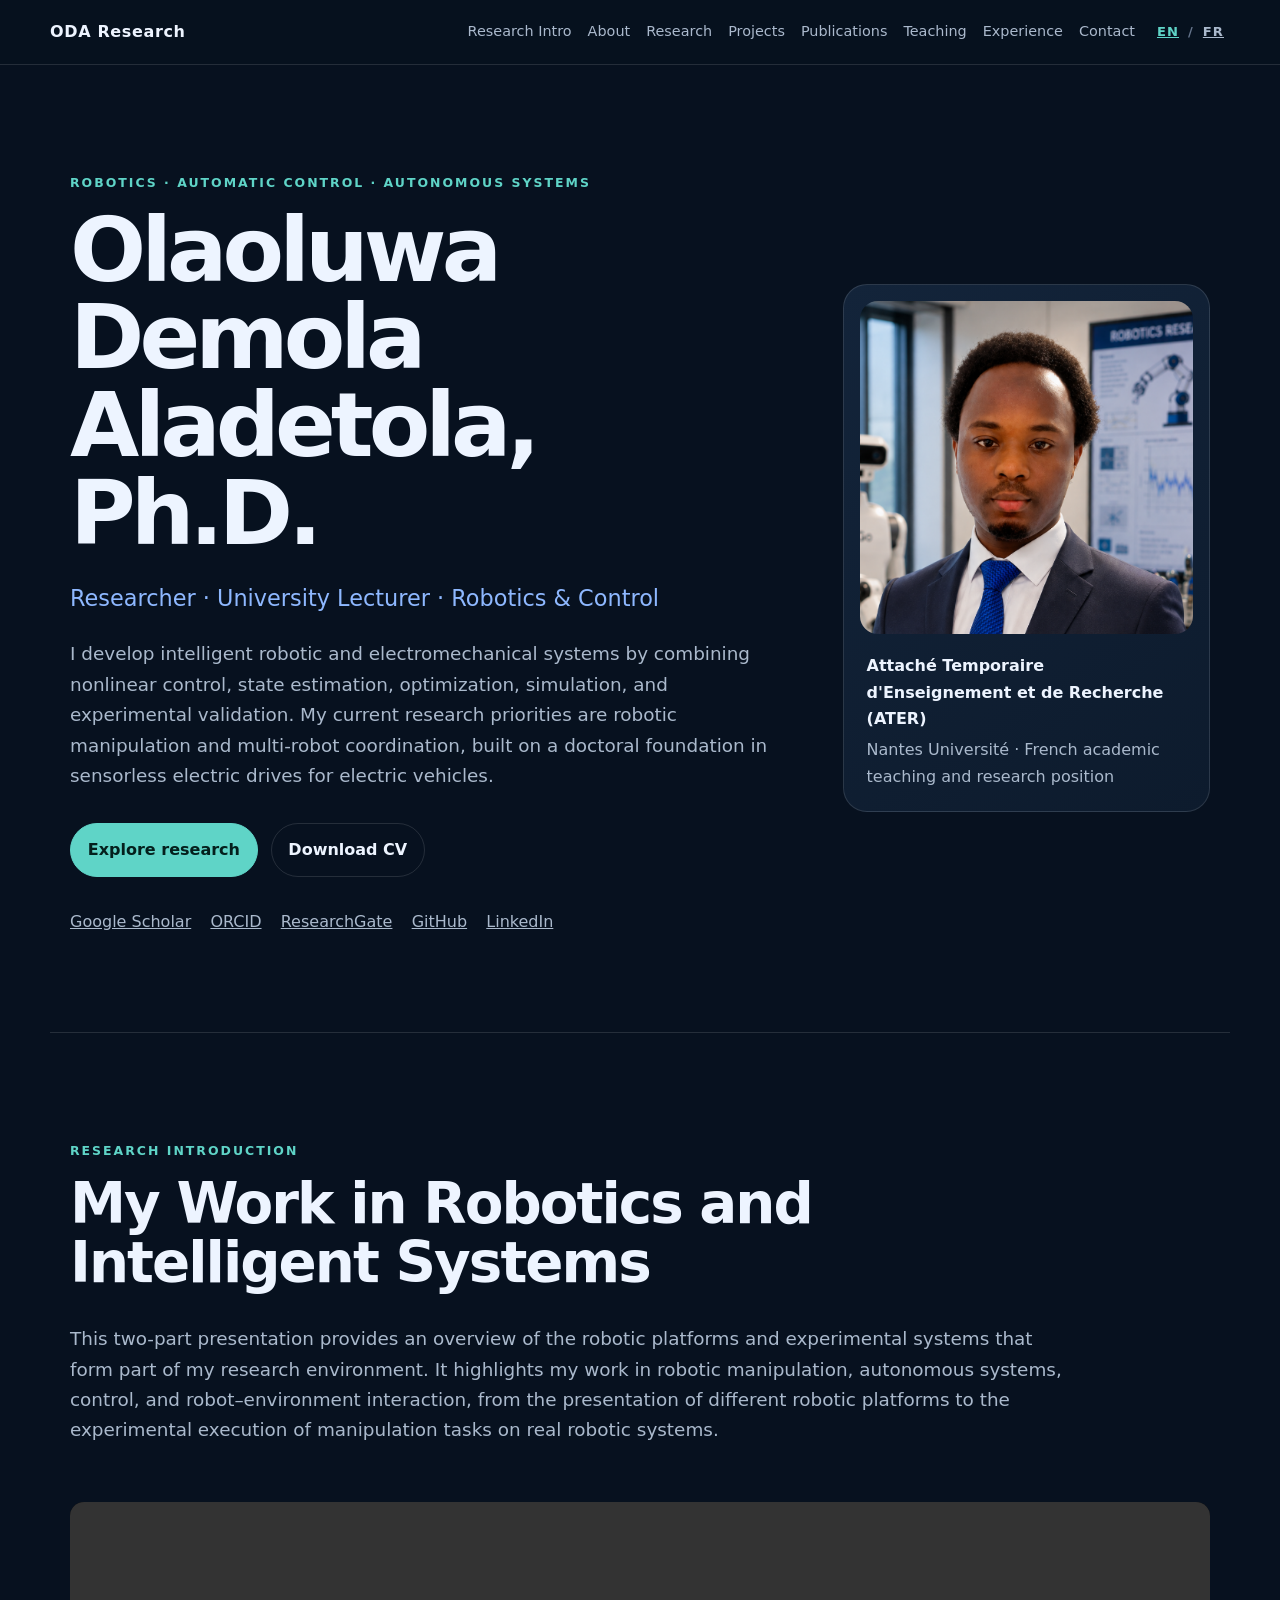
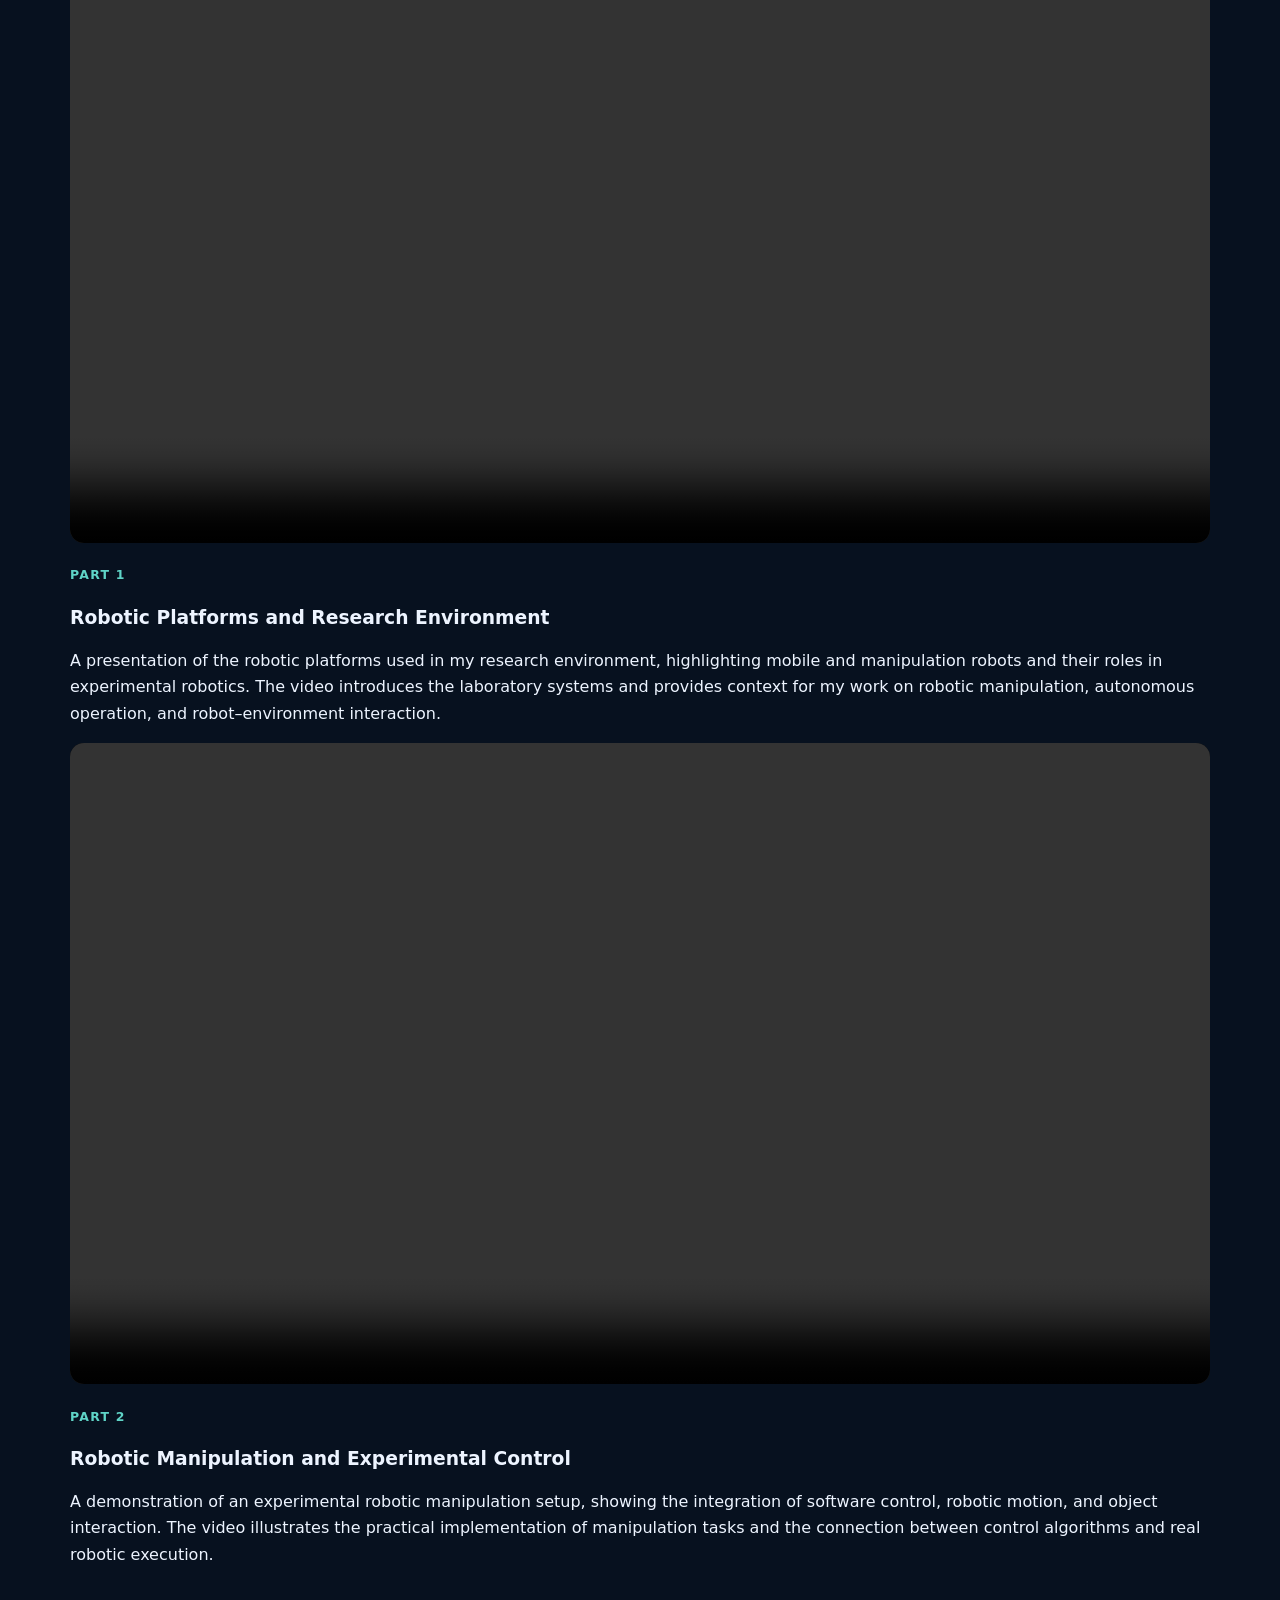
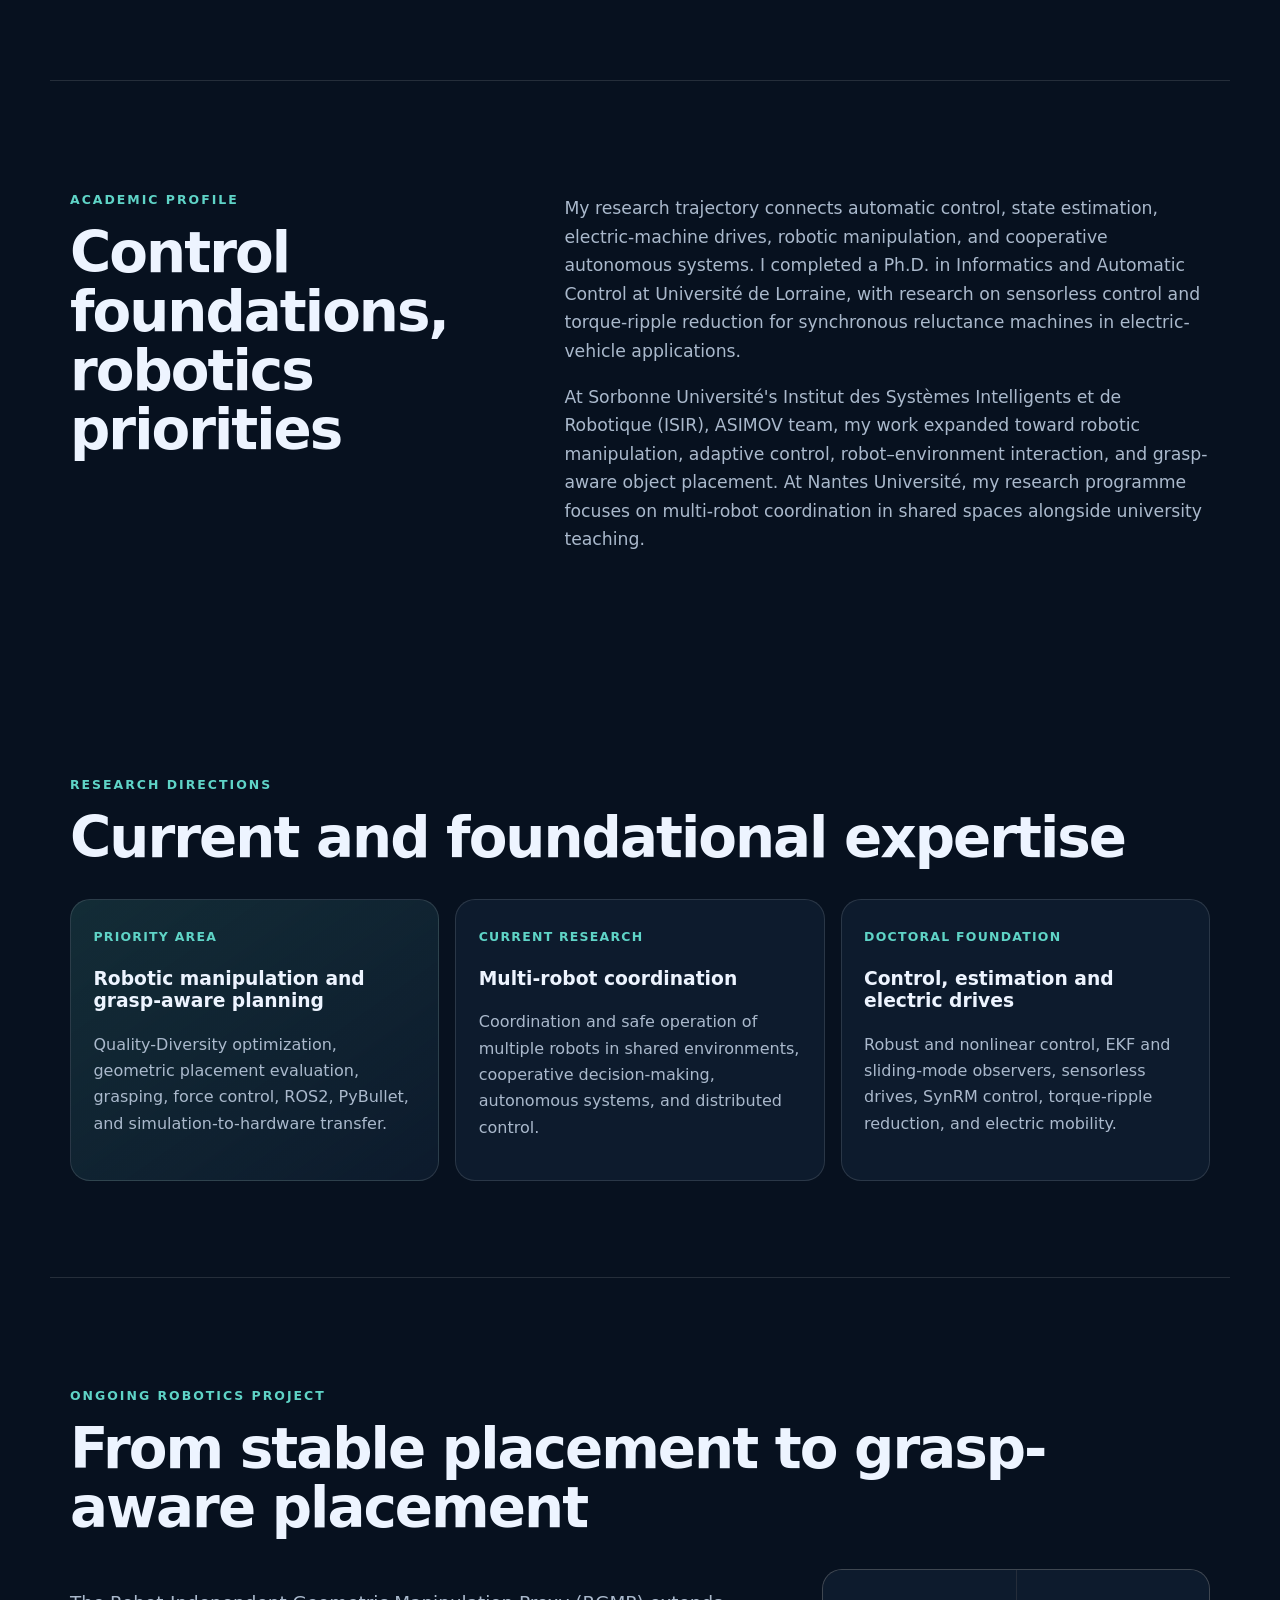
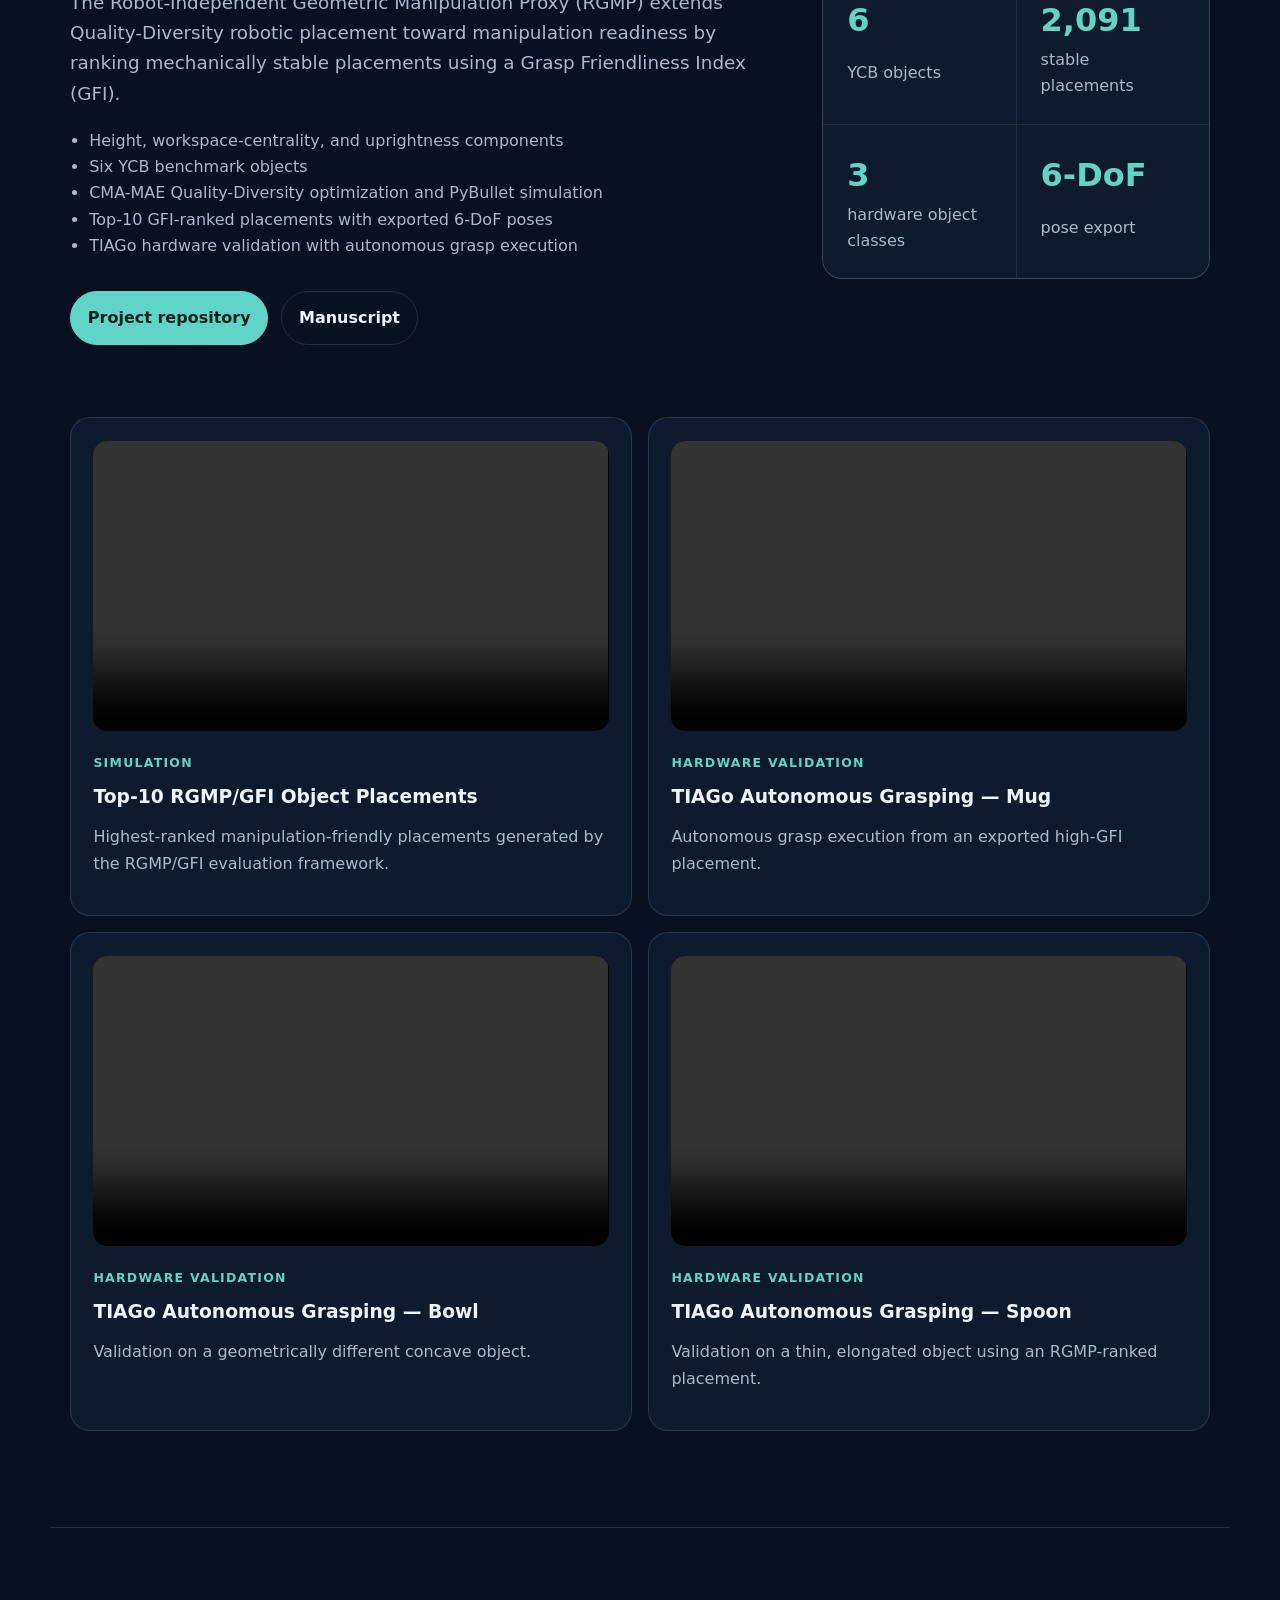
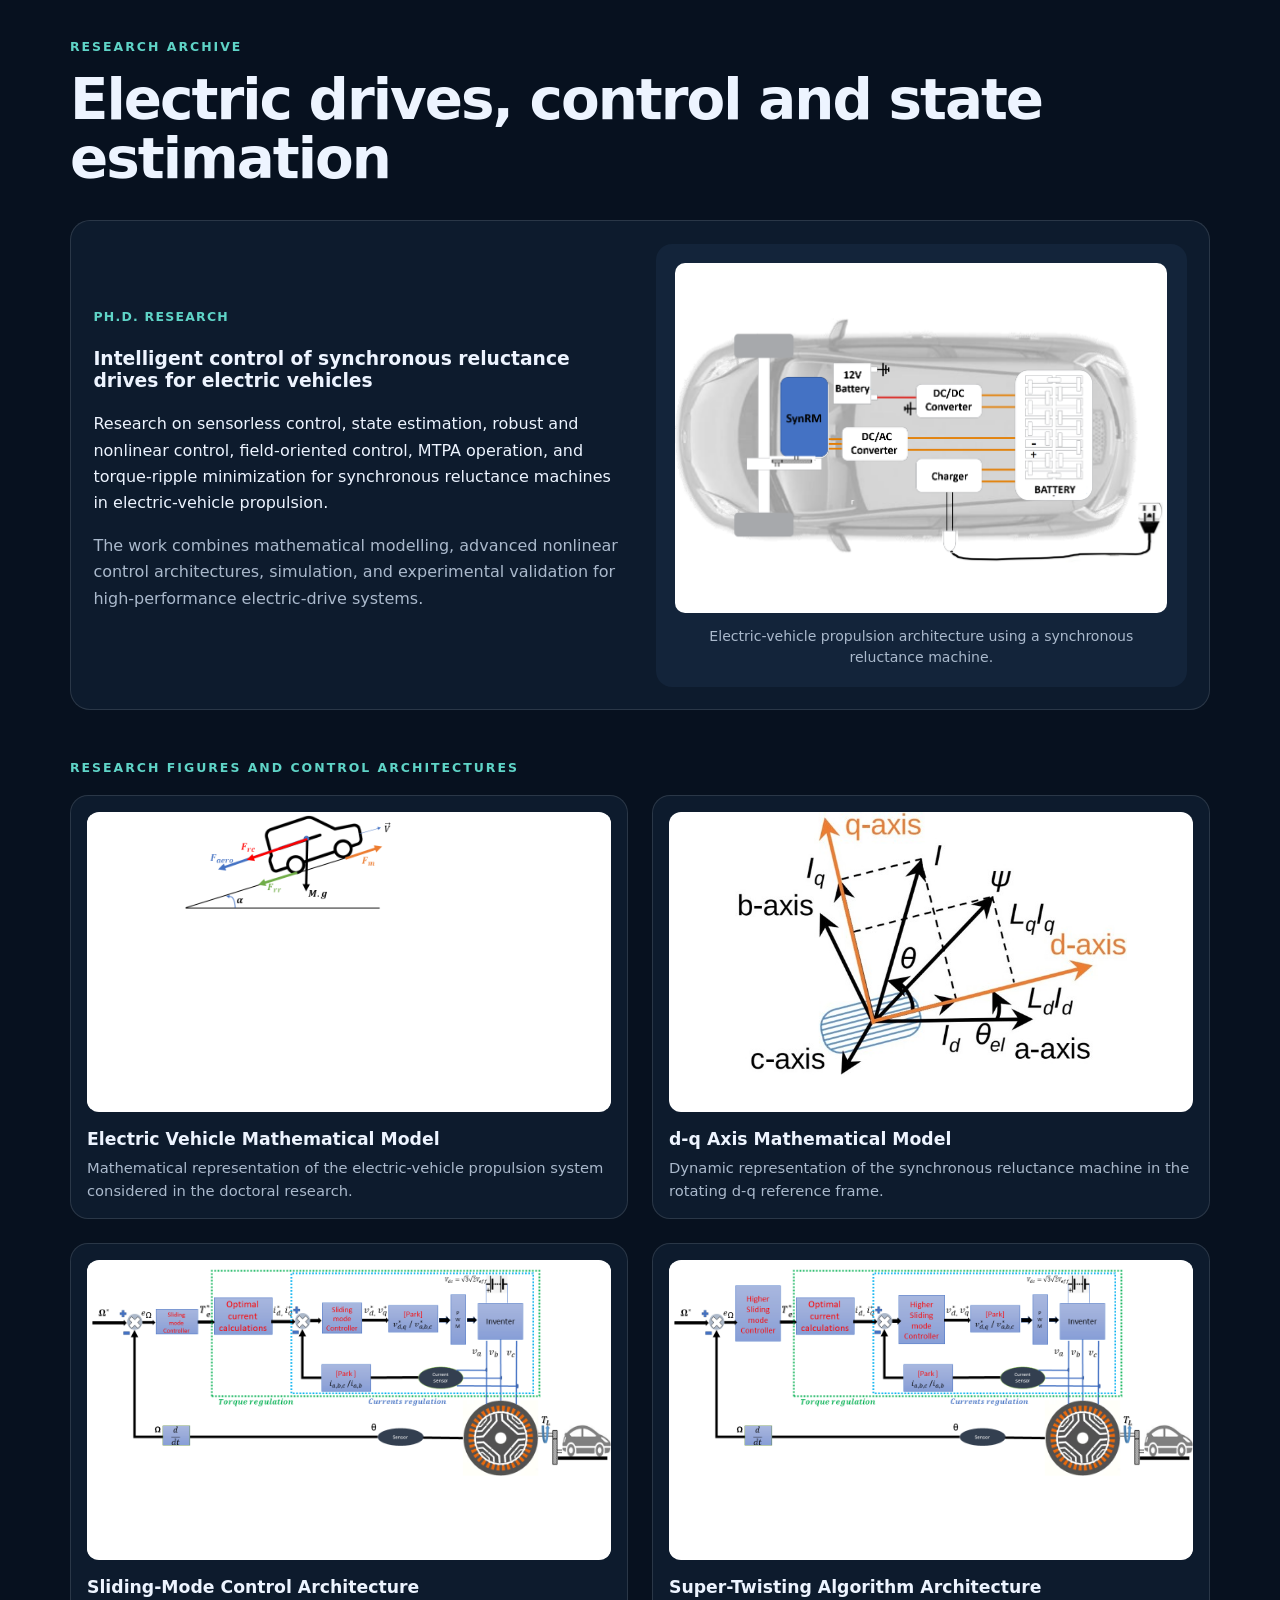
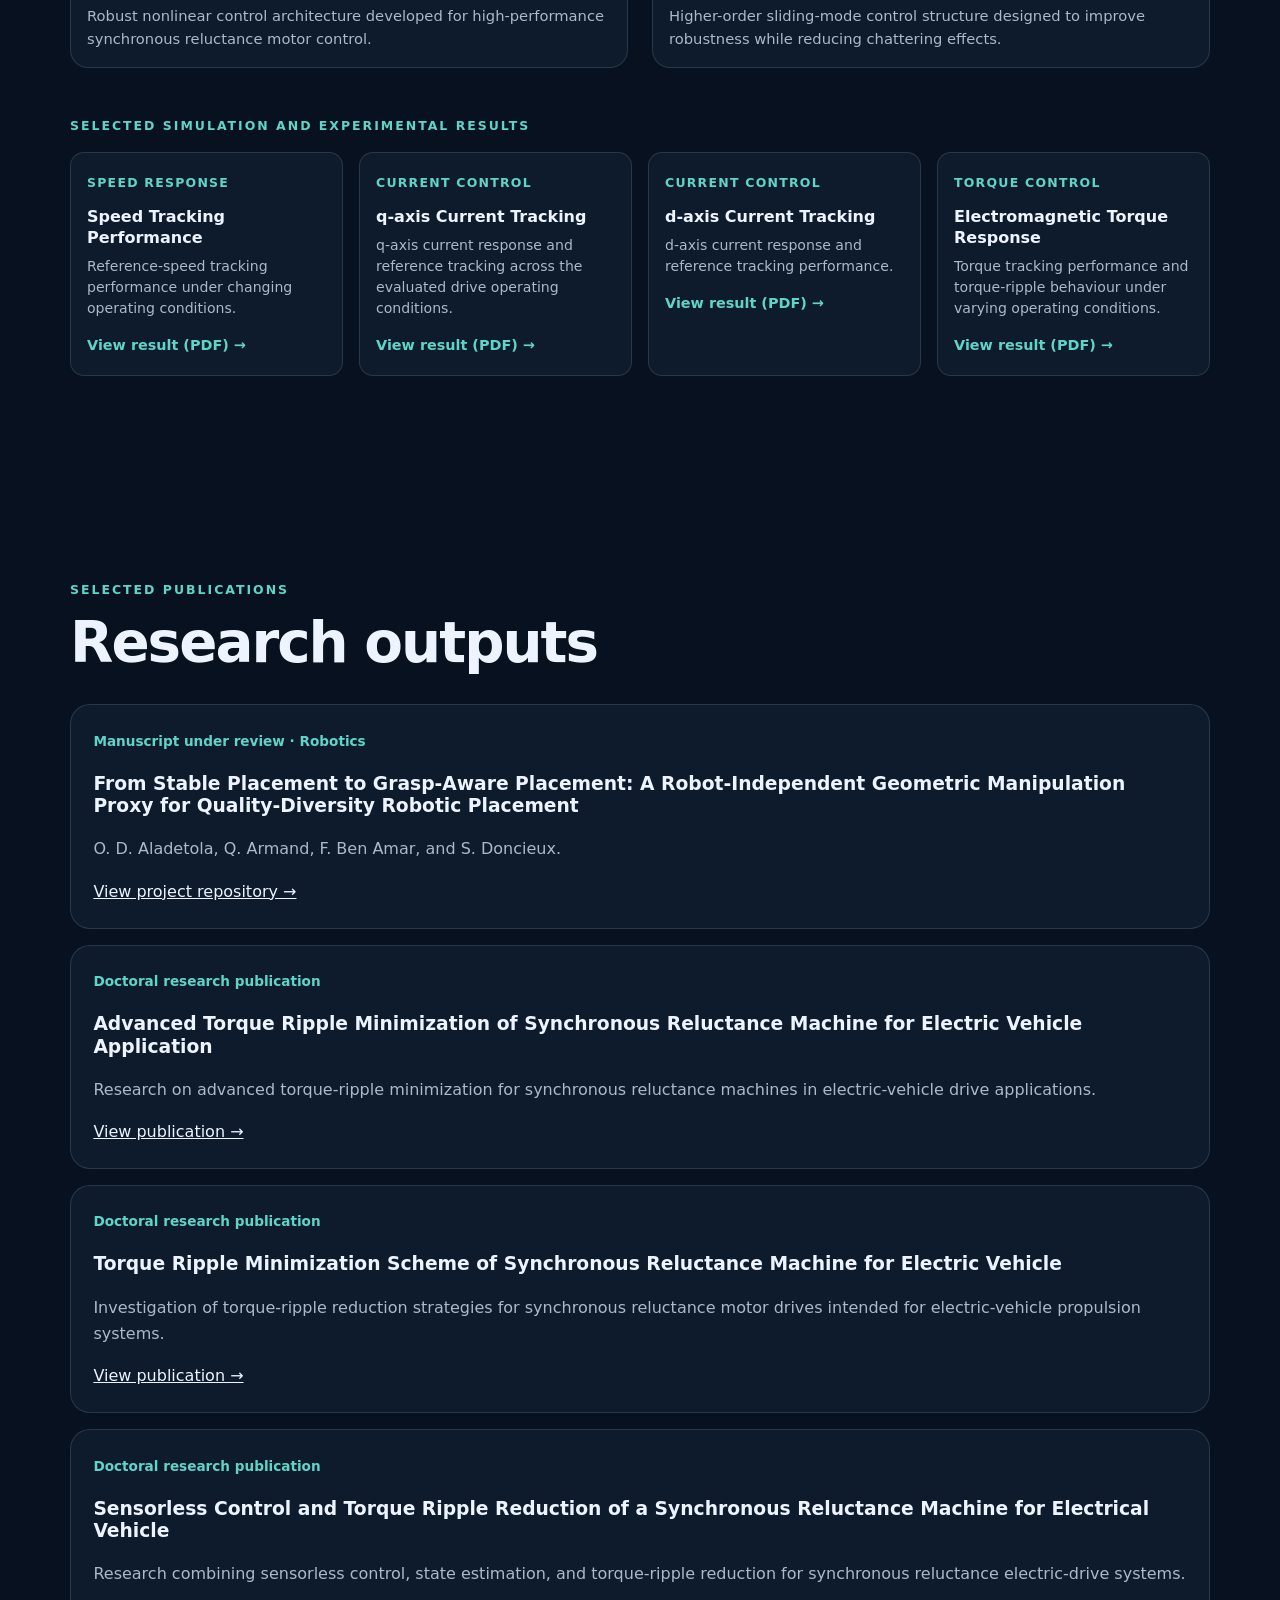
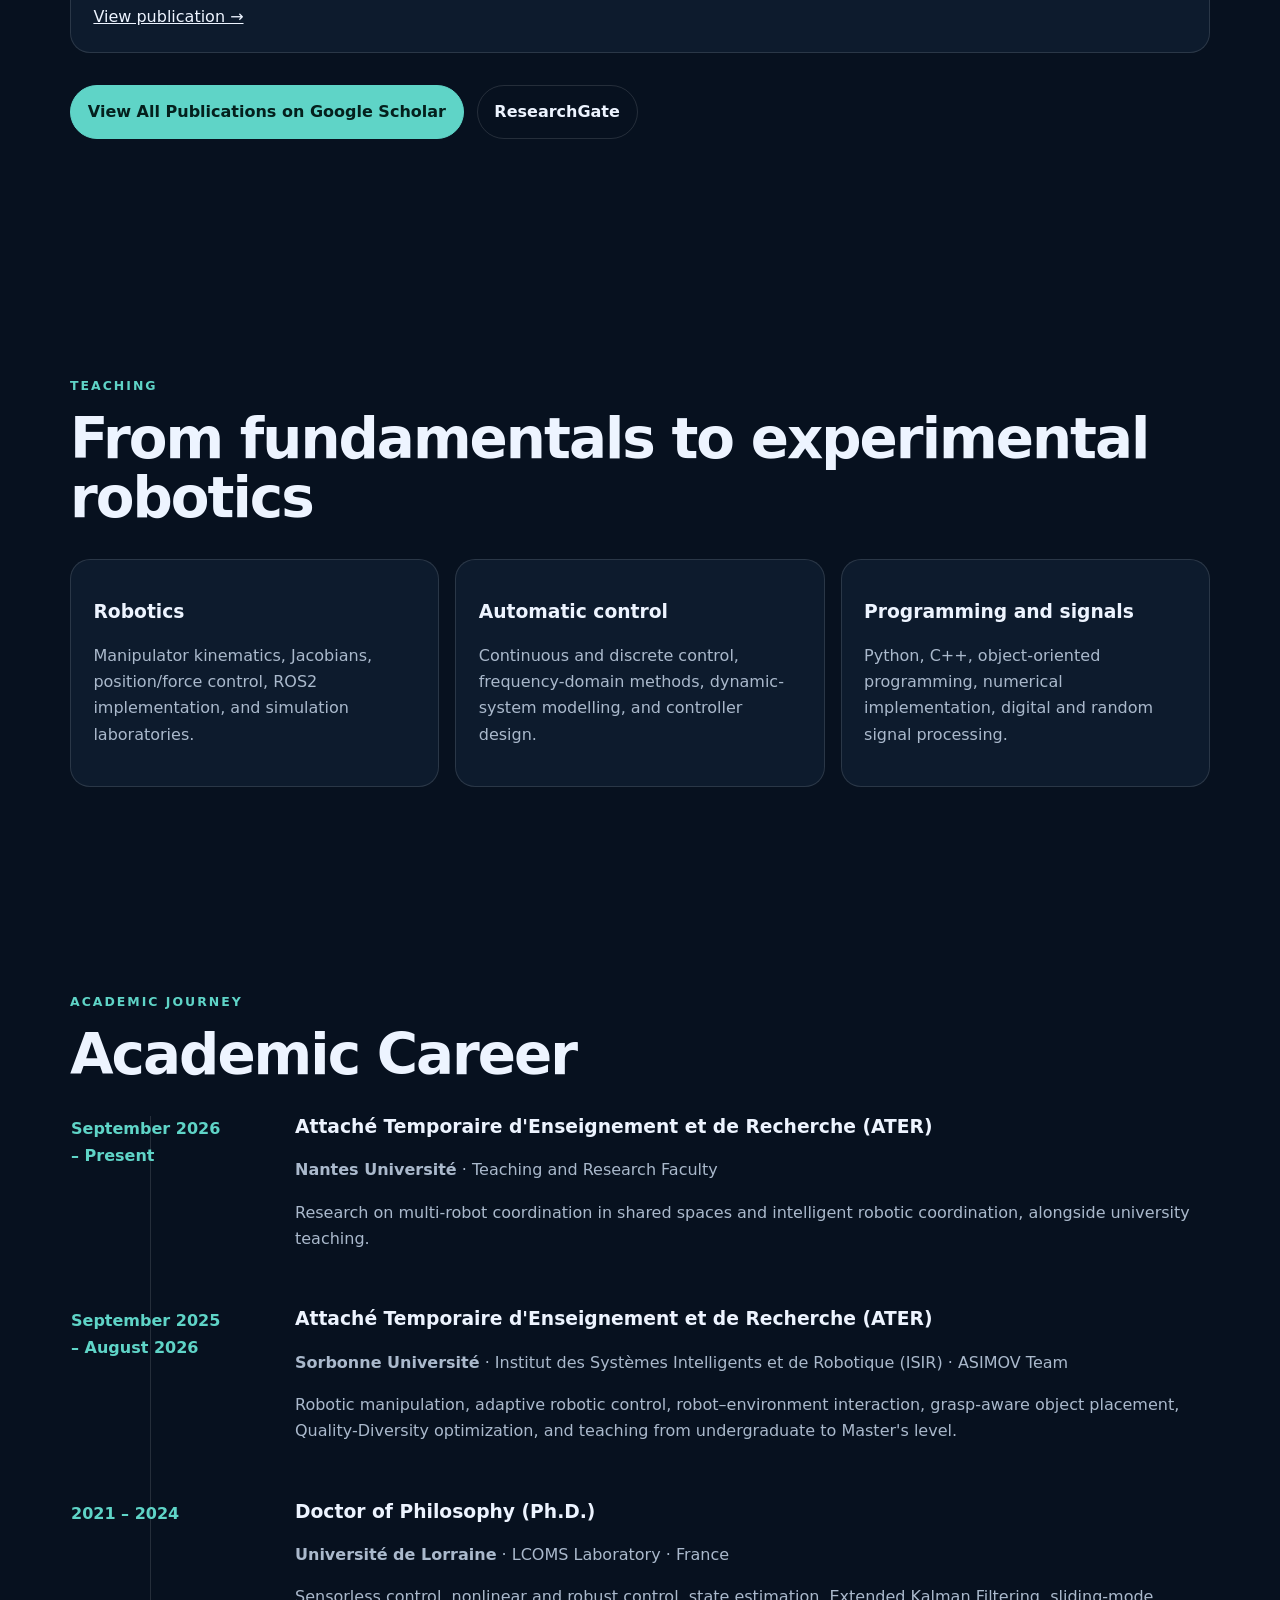
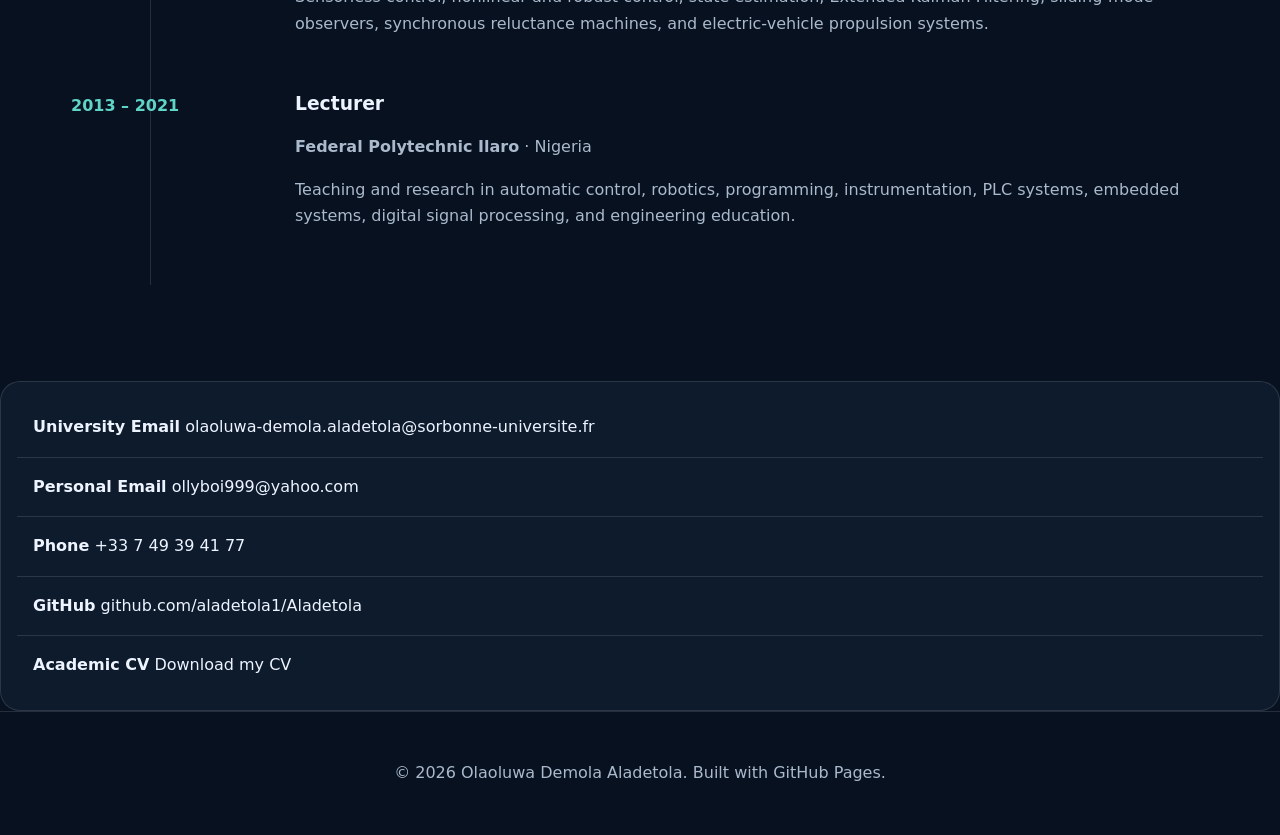
==== en.html @ dc40e5a4 "Initial academic website" ====
<!doctype html>
<html lang="en">

<head>
  <meta charset="utf-8">

  <meta name="viewport" content="width=device-width, initial-scale=1">

  <meta
    name="description"
    content="Academic research portfolio of Olaoluwa Demola Aladetola, Ph.D.: robotics, autonomous systems, automatic control, state estimation, and electric drives."
  >

  <title>
    Olaoluwa Demola Aladetola, Ph.D. | Robotics & Control
  </title>

  <link rel="stylesheet" href="styles.css">
</head>


<body>

<header class="site-header">

  <a class="brand" href="#home">
    ODA Research
  </a>

  <button
    class="menu-button"
    aria-label="Open navigation"
    aria-expanded="false"
  >
    Menu
  </button>


  <nav class="site-nav" aria-label="Primary navigation">

    <a href="#video-introduction">
      Research Intro
    </a>

    <a href="#about">
      About
    </a>

    <a href="#research">
      Research
    </a>

    <a href="#projects">
      Projects
    </a>

    <a href="#publications">
      Publications
    </a>

    <a href="#teaching">
      Teaching
    </a>

    <a href="#experience">
      Experience
    </a>

    <a href="#contact">
      Contact
    </a>

  </nav>

<div class="language-switcher" aria-label="Language selection">

  <a class="lang-btn active" href="./en.html" aria-current="page">
    EN
  </a>

  <span>/</span>

  <a class="lang-btn" href="./index.html">
    FR
  </a>

</div>

</header>


<main>

<section id="home" class="hero">

  <div class="hero-copy">

    <p class="eyebrow">
      Robotics · Automatic Control · Autonomous Systems
    </p>

    <h1>
      Olaoluwa Demola Aladetola, Ph.D.
    </h1>

    <p class="hero-title">
      Researcher · University Lecturer · Robotics & Control
    </p>

<p class="hero-text">
  I develop intelligent robotic and electromechanical systems by combining
  nonlinear control, state estimation, optimization, simulation, and experimental
  validation. My current research priorities are robotic manipulation and
  multi-robot coordination, built on a doctoral foundation in sensorless electric
  drives for electric vehicles.
</p>

<div class="actions">
  <a class="button primary" href="#projects">
    Explore research
  </a>

  <a class="button" href="assets/documents/Olaoluwa_Aladetola_CV.pdf">
    Download CV
  </a>
</div>

<div class="quick-links">

  <a href="https://scholar.google.com/citations?user=yzzDsq4AAAAJ&hl=en"
     target="_blank"
     rel="noopener noreferrer">
    Google Scholar
  </a>

  <a href="https://orcid.org/0000-0001-8386-9577"
     target="_blank"
     rel="noopener noreferrer">
    ORCID
  </a>

  <a href="https://www.researchgate.net/profile/Olaoluwa-Aladetola-2"
     target="_blank"
     rel="noopener noreferrer">
    ResearchGate
  </a>

  <a href="https://github.com/aladetola1/Aladetola/tree/code-cleaning"
     target="_blank"
     rel="noopener noreferrer">
    GitHub
  </a>

  <a href="https://www.linkedin.com/in/olaoluwa-aladetola-phd-15ba80159/"
     target="_blank"
     rel="noopener noreferrer">
    LinkedIn
  </a>
</div>

</div>
  <div class="portrait-card">
    <div class="profile-frame">
      <img src="assets/images/profile/profile.png" alt="Olaoluwa Demola Aladetola" onerror="this.style.display='none';this.nextElementSibling.style.display='grid'">
      <div class="photo-placeholder">ADD PROFILE PHOTO<br><small>assets/images/profile/profile.png</small></div>
    </div>
    <div class="status-card"><strong>Attaché Temporaire d'Enseignement et de Recherche (ATER)</strong><span>Nantes Université · French academic teaching and research position</span></div>
  </div>
</section>

<!-- =====================================================
     VIDEO INTRODUCTION
     ===================================================== -->

<section id="video-introduction" class="section video-introduction">

  <div class="video-intro-heading">

    <p class="section-label">Research Introduction</p>

    <h2>My Work in Robotics and Intelligent Systems</h2>

    <p class="lead">
      This two-part presentation provides an overview of the robotic platforms
      and experimental systems that form part of my research environment.
      It highlights my work in robotic manipulation, autonomous systems,
      control, and robot–environment interaction, from the presentation of
      different robotic platforms to the experimental execution of manipulation
      tasks on real robotic systems.
    </p>

  </div>


  <div class="intro-video-grid">

    <!-- PART 1 -->
    <article class="intro-video-card">

      <div class="video-shell">
        <video controls preload="metadata">
          <source
            src="assets/videos/teaching/robotics_presentation_part1.mp4"
            type="video/mp4">
        </video>
      </div>

      <span class="tag">Part 1</span>

      <h3>Robotic Platforms and Research Environment</h3>

      <p>
        A presentation of the robotic platforms used in my research
        environment, highlighting mobile and manipulation robots and their
        roles in experimental robotics. The video introduces the laboratory
        systems and provides context for my work on robotic manipulation,
        autonomous operation, and robot–environment interaction.
      </p>

    </article>


    <!-- PART 2 -->
    <article class="intro-video-card">

      <div class="video-shell">
        <video controls preload="metadata">
          <source
            src="assets/videos/teaching/robotics_presentation_part2.mp4"
            type="video/mp4">
        </video>
      </div>

      <span class="tag">Part 2</span>

      <h3>Robotic Manipulation and Experimental Control</h3>

      <p>
        A demonstration of an experimental robotic manipulation setup,
        showing the integration of software control, robotic motion, and
        object interaction. The video illustrates the practical implementation
        of manipulation tasks and the connection between control algorithms
        and real robotic execution.
      </p>

    </article>

  </div>

</section>

<!-- =====================================================
     ACADEMIC PROFILE
     ===================================================== -->

<section id="about" class="section split">

  <div>
    <p class="section-label">Academic profile</p>
    <h2>Control foundations, robotics priorities</h2>
  </div>

  <div class="prose">
    <p>
      My research trajectory connects automatic control, state estimation,
      electric-machine drives, robotic manipulation, and cooperative autonomous
      systems. I completed a Ph.D. in Informatics and Automatic Control at
      Université de Lorraine, with research on sensorless control and
      torque-ripple reduction for synchronous reluctance machines in
      electric-vehicle applications.
    </p>

    <p>
      At Sorbonne Université's Institut des Systèmes Intelligents et de Robotique
      (ISIR), ASIMOV team, my work expanded toward robotic manipulation,
      adaptive control, robot–environment interaction, and grasp-aware object
      placement. At Nantes Université, my research programme focuses on
      multi-robot coordination in shared spaces alongside university teaching.
    </p>
  </div>

</section>

<section id="research" class="section">
  <p class="section-label">Research directions</p><h2>Current and foundational expertise</h2>
  <div class="cards three">
    <article class="card featured-card"><span class="tag">Priority area</span><h3>Robotic manipulation and grasp-aware planning</h3><p>Quality-Diversity optimization, geometric placement evaluation, grasping, force control, ROS2, PyBullet, and simulation-to-hardware transfer.</p></article>
    <article class="card"><span class="tag">Current research</span><h3>Multi-robot coordination</h3><p>Coordination and safe operation of multiple robots in shared environments, cooperative decision-making, autonomous systems, and distributed control.</p></article>
    <article class="card"><span class="tag">Doctoral foundation</span><h3>Control, estimation and electric drives</h3><p>Robust and nonlinear control, EKF and sliding-mode observers, sensorless drives, SynRM control, torque-ripple reduction, and electric mobility.</p></article>
  </div>
</section>
<section id="projects" class="section project-section">
  <p class="section-label">Ongoing robotics project</p><h2>From stable placement to grasp-aware placement</h2>
  <div class="project-grid"><div><p class="lead">The Robot-Independent Geometric Manipulation Proxy (RGMP) extends Quality-Diversity robotic placement toward manipulation readiness by ranking mechanically stable placements using a Grasp Friendliness Index (GFI).</p><ul class="compact-list"><li>Height, workspace-centrality, and uprightness components</li><li>Six YCB benchmark objects</li><li>CMA-MAE Quality-Diversity optimization and PyBullet simulation</li><li>Top-10 GFI-ranked placements with exported 6-DoF poses</li><li>TIAGo hardware validation with autonomous grasp execution</li></ul><div class="actions"><a class="button primary" href="https://github.com/aladetola1/Aladetola">Project repository</a><a class="button" href="#publications">Manuscript</a></div></div>
  <div class="metric-panel"><div><strong>6</strong><span>YCB objects</span></div><div><strong>2,091</strong><span>stable placements</span></div><div><strong>3</strong><span>hardware object classes</span></div><div><strong>6-DoF</strong><span>pose export</span></div></div></div>
  <div class="video-grid">
<article class="video-card">
  <div class="video-shell">
    <video controls preload="metadata">
      <source src="assets/videos/rgmp/rgmp_top10_simulation.mp4" type="video/mp4">
    </video>
    <div class="video-placeholder">
      ADD TOP-10 RGMP VIDEO<br>
      <small>rgmp_top10_simulation.mp4</small>
    </div>
  </div>
  <span class="tag">Simulation</span>
  <h3>Top-10 RGMP/GFI Object Placements</h3>
  <p>Highest-ranked manipulation-friendly placements generated by the RGMP/GFI evaluation framework.</p>
</article>

<article class="video-card">
  <div class="video-shell">
    <video controls preload="metadata">
      <source src="assets/videos/rgmp/tiago_mug_grasp.mp4" type="video/mp4">
    </video>
    <div class="video-placeholder">
      ADD MUG VIDEO<br>
      <small>tiago_mug_grasp.mp4</small>
    </div>
  </div>
  <span class="tag">Hardware validation</span>
  <h3>TIAGo Autonomous Grasping — Mug</h3>
  <p>Autonomous grasp execution from an exported high-GFI placement.</p>
</article>

<article class="video-card">
  <div class="video-shell">
    <video controls preload="metadata">
      <source src="assets/videos/rgmp/tiago_bowl_grasp.mp4" type="video/mp4">
    </video>
    <div class="video-placeholder">
      ADD BOWL VIDEO<br>
      <small>tiago_bowl_grasp.mp4</small>
    </div>
  </div>
  <span class="tag">Hardware validation</span>
  <h3>TIAGo Autonomous Grasping — Bowl</h3>
  <p>Validation on a geometrically different concave object.</p>
</article>

<article class="video-card">
  <div class="video-shell">
    <video controls preload="metadata">
      <source src="assets/videos/rgmp/tiago_spoon_grasp.mp4" type="video/mp4">
    </video>
    <div class="video-placeholder">
      ADD SPOON VIDEO<br>
      <small>tiago_spoon_grasp.mp4</small>
    </div>
  </div>
  <span class="tag">Hardware validation</span>
  <h3>TIAGo Autonomous Grasping — Spoon</h3>
  <p>Validation on a thin, elongated object using an RGMP-ranked placement.</p>
</article>   
  </div>
</section>


<section class="section" id="electric-drives">

  <p class="section-label">Research archive</p>
  <h2>Electric drives, control and state estimation</h2>

  <!-- =====================================================
       Ph.D. RESEARCH SUMMARY
       ===================================================== -->

  <article class="wide-project electric-summary">

    <div>
      <span class="tag">Ph.D. research</span>

      <h3>
        Intelligent control of synchronous reluctance drives
        for electric vehicles
      </h3>

      <p>
        Research on sensorless control, state estimation, robust and nonlinear
        control, field-oriented control, MTPA operation, and torque-ripple
        minimization for synchronous reluctance machines in electric-vehicle
        propulsion.
      </p>

      <p class="muted">
        The work combines mathematical modelling, advanced nonlinear control
        architectures, simulation, and experimental validation for
        high-performance electric-drive systems.
      </p>
    </div>

    <div class="featured-research-image">

      <div class="research-image-frame">
        <img
          src="assets/images/electric-drives/Electric vehicle_image.png"
          alt="Electric vehicle architecture using a synchronous reluctance machine">
      </div>

      <p class="figure-caption">
        Electric-vehicle propulsion architecture using a synchronous
        reluctance machine.
      </p>

    </div>

  </article>


  <!-- =====================================================
       RESEARCH FIGURES
       ===================================================== -->

  <div class="electric-figures-section">

    <p class="section-label research-subheading">
      Research figures and control architectures
    </p>

    <div class="electric-figure-grid">


      <!-- Electric Vehicle Mathematical Model -->

      <article class="electric-figure-card">

        <div class="research-image-frame">
          <img
            src="assets/images/electric-drives/EV figure_mathematical.png"
            alt="Electric vehicle mathematical model">
        </div>

        <h3>Electric Vehicle Mathematical Model</h3>

        <p>
          Mathematical representation of the electric-vehicle propulsion
          system considered in the doctoral research.
        </p>

      </article>


      <!-- d-q Mathematical Model -->

      <article class="electric-figure-card">

        <div class="research-image-frame">
          <img
            src="assets/images/electric-drives/D_Q Axis_mathematical figure.jpg"
            alt="D-Q axis mathematical model of synchronous reluctance machine">
        </div>

        <h3>d-q Axis Mathematical Model</h3>

        <p>
          Dynamic representation of the synchronous reluctance machine
          in the rotating d-q reference frame.
        </p>

      </article>


      <!-- Sliding-Mode Control -->

      <article class="electric-figure-card">

        <div class="research-image-frame">
          <img
            src="assets/images/electric-drives/SMC_Architecture.png"
            alt="Sliding-mode control architecture">
        </div>

        <h3>Sliding-Mode Control Architecture</h3>

        <p>
          Robust nonlinear control architecture developed for
          high-performance synchronous reluctance motor control.
        </p>

      </article>


      <!-- Super-Twisting Algorithm -->

      <article class="electric-figure-card">

        <div class="research-image-frame">
          <img
            src="assets/images/electric-drives/STA_Architecture.png"
            alt="Super-twisting algorithm control architecture">
        </div>

        <h3>Super-Twisting Algorithm Architecture</h3>

        <p>
          Higher-order sliding-mode control structure designed to improve
          robustness while reducing chattering effects.
        </p>

      </article>

    </div>

  </div>


  <!-- =====================================================
       SELECTED PDF RESULTS
       ===================================================== -->

  <div class="electric-results-section">

    <p class="section-label research-subheading">
      Selected simulation and experimental results
    </p>

    <div class="electric-results-grid">


      <!-- Speed -->

      <article class="result-card">

        <span class="tag">Speed response</span>

        <h3>Speed Tracking Performance</h3>

        <p>
          Reference-speed tracking performance under changing operating
          conditions.
        </p>

        <a
          href="assets/documents/electric-drives/speed_tracking_results.pdf"
          target="_blank"
          rel="noopener noreferrer">
          View result (PDF) →
        </a>

      </article>


      <!-- q-axis Current -->

      <article class="result-card">

        <span class="tag">Current control</span>

        <h3>q-axis Current Tracking</h3>

        <p>
          q-axis current response and reference tracking across the
          evaluated drive operating conditions.
        </p>

        <a
          href="assets/documents/electric-drives/iq_current_tracking.pdf"
          target="_blank"
          rel="noopener noreferrer">
          View result (PDF) →
        </a>

      </article>


      <!-- d-axis Current -->

      <article class="result-card">

        <span class="tag">Current control</span>

        <h3>d-axis Current Tracking</h3>

        <p>
          d-axis current response and reference tracking performance.
        </p>

        <a
          href="assets/documents/electric-drives/id_current_tracking.pdf"
          target="_blank"
          rel="noopener noreferrer">
          View result (PDF) →
        </a>

      </article>


      <!-- Torque -->

      <article class="result-card">

        <span class="tag">Torque control</span>

        <h3>Electromagnetic Torque Response</h3>

        <p>
          Torque tracking performance and torque-ripple behaviour under
          varying operating conditions.
        </p>

        <a
          href="assets/documents/electric-drives/torque_response_results.pdf"
          target="_blank"
          rel="noopener noreferrer">
          View result (PDF) →
        </a>

      </article>

    </div>

  </div>

</section>




<section id="publications" class="section">

  <p class="section-label">Selected publications</p>
  <h2>Research outputs</h2>

  <div class="publication-list">

    <article>
      <span>Manuscript under review · Robotics</span>

      <h3>
        From Stable Placement to Grasp-Aware Placement:
        A Robot-Independent Geometric Manipulation Proxy
        for Quality-Diversity Robotic Placement
      </h3>

      <p>
        O. D. Aladetola, Q. Armand, F. Ben Amar, and S. Doncieux.
      </p>

      <a href="https://github.com/aladetola1/Aladetola/tree/code-cleaning"
         target="_blank"
         rel="noopener noreferrer">
        View project repository →
      </a>
    </article>


    <article>
      <span>Doctoral research publication</span>

      <h3>
        Advanced Torque Ripple Minimization of Synchronous
        Reluctance Machine for Electric Vehicle Application
      </h3>

      <p>
        Research on advanced torque-ripple minimization for synchronous
        reluctance machines in electric-vehicle drive applications.
      </p>

      <a href="https://scholar.google.com/citations?view_op=view_citation&hl=en&user=yzzDsq4AAAAJ&citation_for_view=yzzDsq4AAAAJ:9yKSN-GCB0IC"
         target="_blank"
         rel="noopener noreferrer">
        View publication →
      </a>
    </article>


    <article>
      <span>Doctoral research publication</span>

      <h3>
        Torque Ripple Minimization Scheme of Synchronous
        Reluctance Machine for Electric Vehicle
      </h3>

      <p>
        Investigation of torque-ripple reduction strategies for synchronous
        reluctance motor drives intended for electric-vehicle propulsion systems.
      </p>

      <a href="https://scholar.google.com/citations?view_op=view_citation&hl=en&user=yzzDsq4AAAAJ&citation_for_view=yzzDsq4AAAAJ:qjMakFHDy7sC"
         target="_blank"
         rel="noopener noreferrer">
        View publication →
      </a>
    </article>


    <article>
      <span>Doctoral research publication</span>

      <h3>
        Sensorless Control and Torque Ripple Reduction of a
        Synchronous Reluctance Machine for Electrical Vehicle
      </h3>

      <p>
        Research combining sensorless control, state estimation,
        and torque-ripple reduction for synchronous reluctance
        electric-drive systems.
      </p>

      <a href="https://scholar.google.com/citations?view_op=view_citation&hl=en&user=yzzDsq4AAAAJ&citation_for_view=yzzDsq4AAAAJ:zYLM7Y9cAGgC"
         target="_blank"
         rel="noopener noreferrer">
        View publication →
      </a>
    </article>

  </div>

  <div class="actions">

    <a class="button primary"
       href="https://scholar.google.com/citations?user=yzzDsq4AAAAJ&hl=en"
       target="_blank"
       rel="noopener noreferrer">
      View All Publications on Google Scholar
    </a>

    <a class="button"
       href="https://www.researchgate.net/profile/Olaoluwa-Aladetola-2"
       target="_blank"
       rel="noopener noreferrer">
      ResearchGate
    </a>

  </div>

</section>

<section id="teaching" class="section">
  <p class="section-label">Teaching</p><h2>From fundamentals to experimental robotics</h2>
  <div class="cards three"><article class="card"><h3>Robotics</h3><p>Manipulator kinematics, Jacobians, position/force control, ROS2 implementation, and simulation laboratories.</p></article><article class="card"><h3>Automatic control</h3><p>Continuous and discrete control, frequency-domain methods, dynamic-system modelling, and controller design.</p></article><article class="card"><h3>Programming and signals</h3><p>Python, C++, object-oriented programming, numerical implementation, digital and random signal processing.</p></article></div>
</section>
<section id="experience" class="section">
  <p class="section-label">Academic journey</p><h2>Academic Career</h2>
  <div class="timeline">
    <article><span>September 2026<br>– Present</span><div><h3>Attaché Temporaire d'Enseignement et de Recherche (ATER)</h3><p><strong>Nantes Université</strong> · Teaching and Research Faculty</p><p>Research on multi-robot coordination in shared spaces and intelligent robotic coordination, alongside university teaching.</p></div></article>
    <article><span>September 2025<br>– August 2026</span><div><h3>Attaché Temporaire d'Enseignement et de Recherche (ATER)</h3><p><strong>Sorbonne Université</strong> · Institut des Systèmes Intelligents et de Robotique (ISIR) · ASIMOV Team</p><p>Robotic manipulation, adaptive robotic control, robot–environment interaction, grasp-aware object placement, Quality-Diversity optimization, and teaching from undergraduate to Master's level.</p></div></article>
    <article><span>2021 – 2024</span><div><h3>Doctor of Philosophy (Ph.D.)</h3><p><strong>Université de Lorraine</strong> · LCOMS Laboratory · France</p><p>Sensorless control, nonlinear and robust control, state estimation, Extended Kalman Filtering, sliding-mode observers, synchronous reluctance machines, and electric-vehicle propulsion systems.</p></div></article>
    <article><span>2013 – 2021</span><div><h3>Lecturer</h3><p><strong>Federal Polytechnic Ilaro</strong> · Nigeria</p><p>Teaching and research in automatic control, robotics, programming, instrumentation, PLC systems, embedded systems, digital signal processing, and engineering education.</p></div></article>
  </div>
</section>
<div class="contact-card">

  <a href="mailto:olaoluwa-demola.aladetola@sorbonne-universite.fr">
    <strong>University Email</strong>
    <span>olaoluwa-demola.aladetola@sorbonne-universite.fr</span>
  </a>

  <a href="mailto:ollyboi999@yahoo.com">
    <strong>Personal Email</strong>
    <span>ollyboi999@yahoo.com</span>
  </a>

  <a href="tel:+33749394177">
    <strong>Phone</strong>
    <span>+33 7 49 39 41 77</span>
  </a>

  <a
    href="https://github.com/aladetola1/Aladetola/tree/code-cleaning"
    target="_blank"
    rel="noopener noreferrer"
  >
    <strong>GitHub</strong>
    <span>github.com/aladetola1/Aladetola</span>
  </a>

  <a href="assets/documents/Olaoluwa_Aladetola_CV.pdf">
    <strong>Academic CV</strong>
    <span>Download my CV</span>
  </a>

</div>
</main>
<footer><p>© <span id="year"></span> Olaoluwa Demola Aladetola. Built with GitHub Pages.</p></footer>
<script src="script.js"></script>
</body></html>
---- styles.css ----
/* =========================================================
   GLOBAL VARIABLES
   ========================================================= */

:root {
  --bg: #07111f;
  --surface: #0d1b2d;
  --surface-2: #13243a;
  --text: #edf4ff;
  --muted: #aab9cc;
  --accent: #5fd4c7;
  --accent-2: #8eb8ff;
  --line: rgba(255, 255, 255, 0.12);
  --max: 1180px;
}


/* =========================================================
   GLOBAL RESET
   ========================================================= */

* {
  box-sizing: border-box;
}

html {
  scroll-behavior: smooth;
}

body {
  margin: 0;

  font-family:
    Inter,
    ui-sans-serif,
    system-ui,
    -apple-system,
    "Segoe UI",
    sans-serif;

  color: var(--text);
  background: var(--bg);

  line-height: 1.65;
}

a {
  color: inherit;
}


/* =========================================================
   HEADER
   ========================================================= */

.site-header {
  position: sticky;
  top: 0;
  z-index: 100;

  display: flex;
  align-items: center;

  width: 100%;

  padding:
    1rem
    max(1.25rem, calc((100vw - var(--max)) / 2));

  background: rgba(7, 17, 31, 0.94);

  border-bottom: 1px solid var(--line);

  backdrop-filter: blur(12px);
}


/* Brand */

.brand {
  flex-shrink: 0;

  font-weight: 800;
  letter-spacing: 0.04em;

  text-decoration: none;
}


/* =========================================================
   DESKTOP NAVIGATION
   ========================================================= */

.site-nav {
  display: flex;
  align-items: center;

  gap: 1rem;

  margin-left: auto;
}

.site-nav a {
  white-space: nowrap;

  color: var(--muted);

  font-size: 0.9rem;

  text-decoration: none;

  transition: color 0.2s ease;
}

.site-nav a:hover {
  color: var(--text);
}


/* =========================================================
   EN / FR LANGUAGE SWITCHER
   ========================================================= */

.language-switcher {
  display: flex;
  align-items: center;

  gap: 3px;

  margin-left: 1rem;

  flex-shrink: 0;

  font-size: 0.82rem;
  font-weight: 800;
  letter-spacing: 0.08em;
}

.lang-btn {
  appearance: none;

  padding: 5px 6px;

  background: transparent;

  border: 0;

  color: #aab9cc;

  font: inherit;

  cursor: pointer;

  transition:
    color 0.2s ease,
    opacity 0.2s ease;
}

.lang-btn:hover {
  color: #ffffff;
}

.lang-btn.active {
  color: var(--accent);
}

.language-switcher span {
  color: #64748b;

  user-select: none;
}


/* =========================================================
   MOBILE MENU BUTTON
   ========================================================= */

.menu-button {
  display: none;

  background: transparent;

  color: var(--text);

  border: 1px solid var(--line);

  border-radius: 999px;

  padding: 0.45rem 0.8rem;

  cursor: pointer;
}


/* =========================================================
   GENERAL SECTIONS
   ========================================================= */

.hero,
.section {
  width: 100%;

  max-width: var(--max);

  margin: auto;

  padding: 6rem 1.25rem;
}


/* =========================================================
   HERO
   ========================================================= */

.hero {
  min-height: 88vh;

  display: grid;

  grid-template-columns:
    minmax(0, 1.45fr)
    minmax(300px, 0.75fr);

  gap: 4rem;

  align-items: center;
}

.hero-copy {
  min-width: 0;
}


/* Labels */

.eyebrow,
.section-label {
  color: var(--accent);

  text-transform: uppercase;

  letter-spacing: 0.16em;

  font-weight: 800;

  font-size: 0.78rem;
}


/* =========================================================
   TYPOGRAPHY
   ========================================================= */

h1 {
  margin: 0.8rem 0 1rem;

  font-size: clamp(3rem, 7vw, 6.3rem);

  line-height: 0.98;

  letter-spacing: -0.055em;
}

h2 {
  margin: 0.6rem 0 2rem;

  font-size: clamp(2.2rem, 4.4vw, 4rem);

  line-height: 1.05;

  letter-spacing: -0.035em;
}

h3 {
  line-height: 1.2;
}

.hero-title {
  font-size: 1.4rem;

  color: var(--accent-2);
}

.hero-text,
.lead {
  max-width: 760px;

  color: var(--muted);

  font-size: 1.15rem;
}


/* =========================================================
   BUTTONS
   ========================================================= */

.actions {
  display: flex;

  flex-wrap: wrap;

  gap: 0.8rem;

  margin: 2rem 0;
}

.button {
  display: inline-block;

  padding: 0.8rem 1.05rem;

  border: 1px solid var(--line);

  border-radius: 999px;

  font-weight: 750;

  text-decoration: none;

  transition:
    transform 0.2s ease,
    border-color 0.2s ease;
}

.button:hover {
  transform: translateY(-1px);

  border-color: rgba(255, 255, 255, 0.25);
}

.button.primary {
  background: var(--accent);

  color: #04201d;

  border-color: var(--accent);
}


/* =========================================================
   QUICK LINKS
   ========================================================= */

.quick-links {
  display: flex;

  flex-wrap: wrap;

  gap: 1.2rem;

  color: var(--muted);
}


/* =========================================================
   PROFILE CARD
   ========================================================= */

.portrait-card {
  min-width: 0;

  padding: 1rem;

  background:
    linear-gradient(
      145deg,
      var(--surface-2),
      var(--surface)
    );

  border: 1px solid var(--line);

  border-radius: 24px;
}

.profile-frame {
  aspect-ratio: 1 / 1;

  overflow: hidden;

  background: #0b1727;

  border-radius: 18px;
}

.profile-frame img {
  display: block;

  width: 100%;
  height: 100%;

  object-fit: cover;
}

.photo-placeholder {
  display: none;

  width: 100%;
  height: 100%;

  place-content: center;

  color: var(--muted);

  text-align: center;
}

.photo-placeholder small,
.video-placeholder small,
.figure-placeholder small {
  display: block;

  margin-top: 0.35rem;
}

.status-card {
  display: grid;

  gap: 0.3rem;

  padding: 1.2rem 0.4rem 0.3rem;
}

.status-card span {
  color: var(--muted);
}


/* =========================================================
   RESEARCH INTRODUCTION
   ========================================================= */

.video-introduction {
  border-top: 1px solid var(--line);
}

.video-intro-heading {
  width: 100%;

  max-width: 1050px;

  margin-bottom: 3.5rem;
}

.video-intro-heading h2 {
  max-width: 900px;
}

.video-intro-heading .lead {
  max-width: 1000px;
}


/* =========================================================
   RESEARCH INTRODUCTION VIDEO LIST
   ========================================================= */

.intro-video-list {
  display: flex;

  flex-direction: column;

  gap: 6rem;

  width: 100%;

  margin-top: 3rem;
}

.intro-video-row {
  display: grid;

  grid-template-columns:
    minmax(480px, 1.2fr)
    minmax(320px, 0.8fr);

  gap: 4rem;

  align-items: center;

  width: 100%;
}


/* Large portrait video */

.intro-video-media {
  width: 100%;

  overflow: hidden;

  background: #000;

  border: 1px solid var(--line);

  border-radius: 20px;
}

.intro-video-media video {
  display: block;

  width: 100%;
  height: 520px;

  background: #000;

  object-fit: contain;
}


/* Video description */

.intro-video-content {
  min-width: 0;

  width: 100%;
}

.intro-video-content .tag {
  display: inline-block;

  margin-bottom: 1rem;
}

.intro-video-content h3 {
  margin: 0 0 1.4rem;

  font-size: clamp(1.8rem, 3vw, 2.8rem);

  line-height: 1.15;
}

.intro-video-content p {
  margin: 0;

  color: var(--muted);

  font-size: 1.08rem;

  line-height: 1.8;
}


/* =========================================================
   ABOUT / SPLIT SECTIONS
   ========================================================= */

.split {
  display: grid;

  grid-template-columns: 0.8fr 1.2fr;

  gap: 4rem;

  border-top: 1px solid var(--line);
}

.prose {
  color: var(--muted);

  font-size: 1.08rem;
}


/* =========================================================
   CARDS
   ========================================================= */

.cards {
  display: grid;

  gap: 1rem;
}

.cards.three {
  grid-template-columns: repeat(3, minmax(0, 1fr));
}

.card,
.publication-list article,
.wide-project,
.video-card {
  background: var(--surface);

  border: 1px solid var(--line);

  border-radius: 20px;

  padding: 1.4rem;
}

.featured-card {
  background:
    linear-gradient(
      145deg,
      rgba(95, 212, 199, 0.14),
      var(--surface)
    );
}

.tag {
  color: var(--accent);

  font-size: 0.78rem;

  font-weight: 800;

  text-transform: uppercase;

  letter-spacing: 0.1em;
}

.card p,
.muted,
.publication-list p,
.video-card p {
  color: var(--muted);
}


/* =========================================================
   RGMP PROJECT
   ========================================================= */

.project-section {
  border-top: 1px solid var(--line);

  border-bottom: 1px solid var(--line);
}

.project-grid {
  display: grid;

  grid-template-columns:
    minmax(0, 1.3fr)
    minmax(300px, 0.7fr);

  gap: 2rem;

  align-items: start;
}

.compact-list {
  padding-left: 1.2rem;

  color: var(--muted);
}


/* =========================================================
   METRIC PANEL
   ========================================================= */

.metric-panel {
  display: grid;

  grid-template-columns: 1fr 1fr;

  gap: 1px;

  overflow: hidden;

  background: var(--line);

  border: 1px solid var(--line);

  border-radius: 20px;
}

.metric-panel div {
  display: grid;

  padding: 1.5rem;

  background: var(--surface);
}

.metric-panel strong {
  color: var(--accent);

  font-size: 2rem;
}

.metric-panel span {
  color: var(--muted);
}


/* =========================================================
   RGMP VIDEO GRID
   ========================================================= */

.video-grid {
  display: grid;

  grid-template-columns: repeat(2, minmax(0, 1fr));

  gap: 1rem;

  margin-top: 2.5rem;
}

.video-card {
  min-width: 0;
}

.video-shell {
  position: relative;

  width: 100%;

  aspect-ratio: 16 / 9;

  overflow: hidden;

  margin-bottom: 1.15rem;

  background: #000;

  border-radius: 14px;
}

.video-shell video {
  display: block;

  width: 100%;
  height: 100%;

  object-fit: contain;
}

.video-placeholder {
  position: absolute;

  inset: 0;

  display: grid;

  place-content: center;

  background:
    linear-gradient(
      135deg,
      #183354,
      #102239
    );

  color: var(--muted);

  text-align: center;

  pointer-events: none;
}

.video-shell:has(video source[src]) .video-placeholder {
  display: none;
}

.video-card h3 {
  margin: 0.65rem 0;
}


/* =========================================================
   WIDE PROJECTS
   ========================================================= */

.wide-project {
  display: grid;

  grid-template-columns: 1fr 1fr;

  gap: 2rem;

  align-items: center;
}

.figure-placeholder {
  display: grid;

  min-height: 260px;

  place-content: center;

  background:
    linear-gradient(
      135deg,
      #183354,
      #102239
    );

  color: var(--muted);

  border-radius: 14px;

  text-align: center;
}


/* =========================================================
   ELECTRIC-DRIVE RESEARCH SECTION
   ========================================================= */

#electric-drives {
  overflow: hidden;
}


/* =========================================================
   FEATURED Ph.D. RESEARCH IMAGE
   ========================================================= */

.featured-research-image {
  display: flex;

  flex-direction: column;

  align-items: center;

  justify-content: center;

  min-width: 0;

  padding: 1.2rem;

  background: var(--surface-2);

  border-radius: 16px;
}

.featured-research-image .research-image-frame {
  display: flex;

  align-items: center;

  justify-content: center;

  width: 100%;

  max-width: 650px;

  height: 350px;

  overflow: hidden;

  background: #ffffff;

  border-radius: 10px;
}

.featured-research-image .research-image-frame img {
  display: block;

  width: 100%;
  height: 100%;

  object-fit: contain;
}

.figure-caption {
  max-width: 650px;

  margin: 0.8rem auto 0;

  color: var(--muted);

  font-size: 0.88rem;

  line-height: 1.5;

  text-align: center;
}


/* =========================================================
   ELECTRIC-DRIVE FIGURE GALLERY
   ========================================================= */

.electric-figures-section {
  margin-top: 3rem;
}

.research-subheading {
  margin-top: 0;

  margin-bottom: 1rem;
}

.electric-figure-grid {
  display: grid;

  grid-template-columns: repeat(2, minmax(0, 1fr));

  gap: 1.5rem;

  align-items: stretch;
}

.electric-figure-card {
  min-width: 0;

  overflow: hidden;

  padding: 1rem;

  background: var(--surface);

  border: 1px solid var(--line);

  border-radius: 18px;
}

.research-image-frame {
  display: flex;

  align-items: center;

  justify-content: center;

  width: 100%;

  height: 300px;

  overflow: hidden;

  background: #ffffff;

  border-radius: 12px;
}

.research-image-frame img {
  display: block;

  width: 100%;
  height: 100%;

  object-fit: contain;

  object-position: center;
}

.electric-figure-card h3 {
  margin: 1rem 0 0.4rem;

  font-size: 1.08rem;

  line-height: 1.3;
}

.electric-figure-card p {
  margin: 0;

  color: var(--muted);

  font-size: 0.92rem;

  line-height: 1.55;
}


/* =========================================================
   ELECTRIC-DRIVE PDF RESULTS
   ========================================================= */

.electric-results-section {
  margin-top: 3rem;
}

.electric-results-grid {
  display: grid;

  grid-template-columns: repeat(4, minmax(0, 1fr));

  gap: 1rem;
}

.result-card {
  min-width: 0;

  padding: 1rem;

  background: var(--surface);

  border: 1px solid var(--line);

  border-radius: 14px;
}

.result-card h3 {
  margin: 0.7rem 0 0.45rem;

  font-size: 1rem;

  line-height: 1.3;
}

.result-card p {
  margin: 0 0 0.8rem;

  color: var(--muted);

  font-size: 0.88rem;

  line-height: 1.5;
}

.result-card a {
  color: var(--accent);

  font-size: 0.9rem;

  font-weight: 750;

  text-decoration: none;
}

.result-card a:hover {
  text-decoration: underline;
}


/* =========================================================
   PUBLICATIONS
   ========================================================= */

.publication-list {
  display: grid;

  gap: 1rem;
}

.publication-list article span {
  color: var(--accent);

  font-size: 0.85rem;

  font-weight: 700;
}


/* =========================================================
   ACADEMIC TIMELINE
   ========================================================= */

.timeline {
  margin-left: 5rem;

  border-left: 1px solid var(--line);
}

.timeline article {
  display: grid;

  grid-template-columns: 12rem minmax(0, 1fr);

  gap: 2rem;

  margin-left: -5rem;

  padding: 0 0 2.5rem;
}

.timeline article > span {
  color: var(--accent);

  font-weight: 800;
}

.timeline h3,
.timeline p {
  margin-top: 0;
}

.timeline p {
  color: var(--muted);
}


/* =========================================================
   CONTACT
   ========================================================= */

.contact-section {
  display: grid;

  grid-template-columns: 1.2fr 0.8fr;

  gap: 3rem;
}

.contact-card {
  display: grid;

  padding: 1rem;

  background: var(--surface);

  border: 1px solid var(--line);

  border-radius: 20px;
}

.contact-card a {
  padding: 1rem;

  border-bottom: 1px solid var(--line);

  text-decoration: none;
}

.contact-card a:last-child {
  border-bottom: 0;
}


/* =========================================================
   FOOTER
   ========================================================= */

footer {
  padding: 2rem 1rem;

  color: var(--muted);

  border-top: 1px solid var(--line);

  text-align: center;
}


/* =========================================================
   SMALLER DESKTOP / LAPTOP HEADER
   ========================================================= */

@media (max-width: 1100px) {

  .site-nav {
    gap: 0.7rem;
  }

  .site-nav a {
    font-size: 0.82rem;
  }

  .language-switcher {
    margin-left: 0.6rem;
  }
}


/* =========================================================
   TABLET / MOBILE NAVIGATION
   ========================================================= */

@media (max-width: 950px) {

  .site-header {
    gap: 0.6rem;
  }

  .brand {
    order: 1;
  }

  .language-switcher {
    order: 2;

    margin-left: auto;
  }

  .menu-button {
    order: 3;

    display: block;
  }

  .site-nav {
    position: absolute;

    top: 100%;
    left: 0;
    right: 0;

    order: 4;

    display: none;

    flex-direction: column;

    align-items: flex-start;

    gap: 0;

    margin-left: 0;

    padding: 0.8rem 1.25rem;

    background: var(--bg);

    border-bottom: 1px solid var(--line);
  }

  .site-nav.open {
    display: flex;
  }

  .site-nav a {
    width: 100%;

    padding: 0.65rem 0;

    font-size: 0.95rem;
  }
}


/* =========================================================
   TABLET LAYOUT
   ========================================================= */

@media (max-width: 850px) {

  .hero,
  .split,
  .project-grid,
  .wide-project,
  .contact-section {
    grid-template-columns: 1fr;
  }

  .hero {
    min-height: auto;

    padding-top: 3rem;
  }

  .cards.three,
  .video-grid {
    grid-template-columns: 1fr;
  }

  .portrait-card {
    max-width: 430px;
  }


  /* Research introduction */

  .intro-video-row {
    grid-template-columns: 1fr;

    gap: 2rem;
  }

  .intro-video-media video {
    height: 500px;
  }

  .intro-video-content {
    max-width: none;
  }


  /* Timeline */

  .timeline {
    margin-left: 0;

    padding-left: 1rem;
  }

  .timeline article {
    grid-template-columns: 1fr;

    gap: 0.5rem;

    margin-left: 0;
  }

  .timeline article > span {
    margin-bottom: 0.2rem;
  }


  /* Electric-drive section */

  .featured-research-image .research-image-frame {
    max-width: 600px;

    height: 320px;
  }

  .electric-figure-grid {
    grid-template-columns: 1fr;
  }

  .research-image-frame {
    height: 320px;
  }

  .electric-results-grid {
    grid-template-columns: repeat(2, minmax(0, 1fr));
  }
}


/* =========================================================
   PHONE
   ========================================================= */

@media (max-width: 600px) {

  .hero,
  .section {
    padding-left: 1rem;

    padding-right: 1rem;
  }

  .site-header {
    padding-left: 1rem;

    padding-right: 1rem;
  }

  .brand {
    font-size: 0.9rem;
  }

  .language-switcher {
    gap: 1px;

    margin-left: auto;

    font-size: 0.75rem;
  }

  .lang-btn {
    padding: 4px;
  }


  /* Hero */

  h1 {
    font-size: clamp(2.7rem, 13vw, 4.3rem);
  }

  h2 {
    font-size: clamp(2rem, 10vw, 3rem);
  }

  .hero-title {
    font-size: 1.15rem;
  }

  .hero-text,
  .lead {
    font-size: 1rem;
  }


  /* Intro videos */

  .intro-video-list {
    gap: 4rem;
  }

  .intro-video-media video {
    height: 430px;
  }

  .intro-video-content h3 {
    font-size: 1.8rem;
  }

  .intro-video-content p {
    font-size: 1rem;
  }


  /* Electric drive */

  .electric-results-grid {
    grid-template-columns: 1fr;
  }

  .research-image-frame,
  .featured-research-image .research-image-frame {
    height: 260px;
  }
}
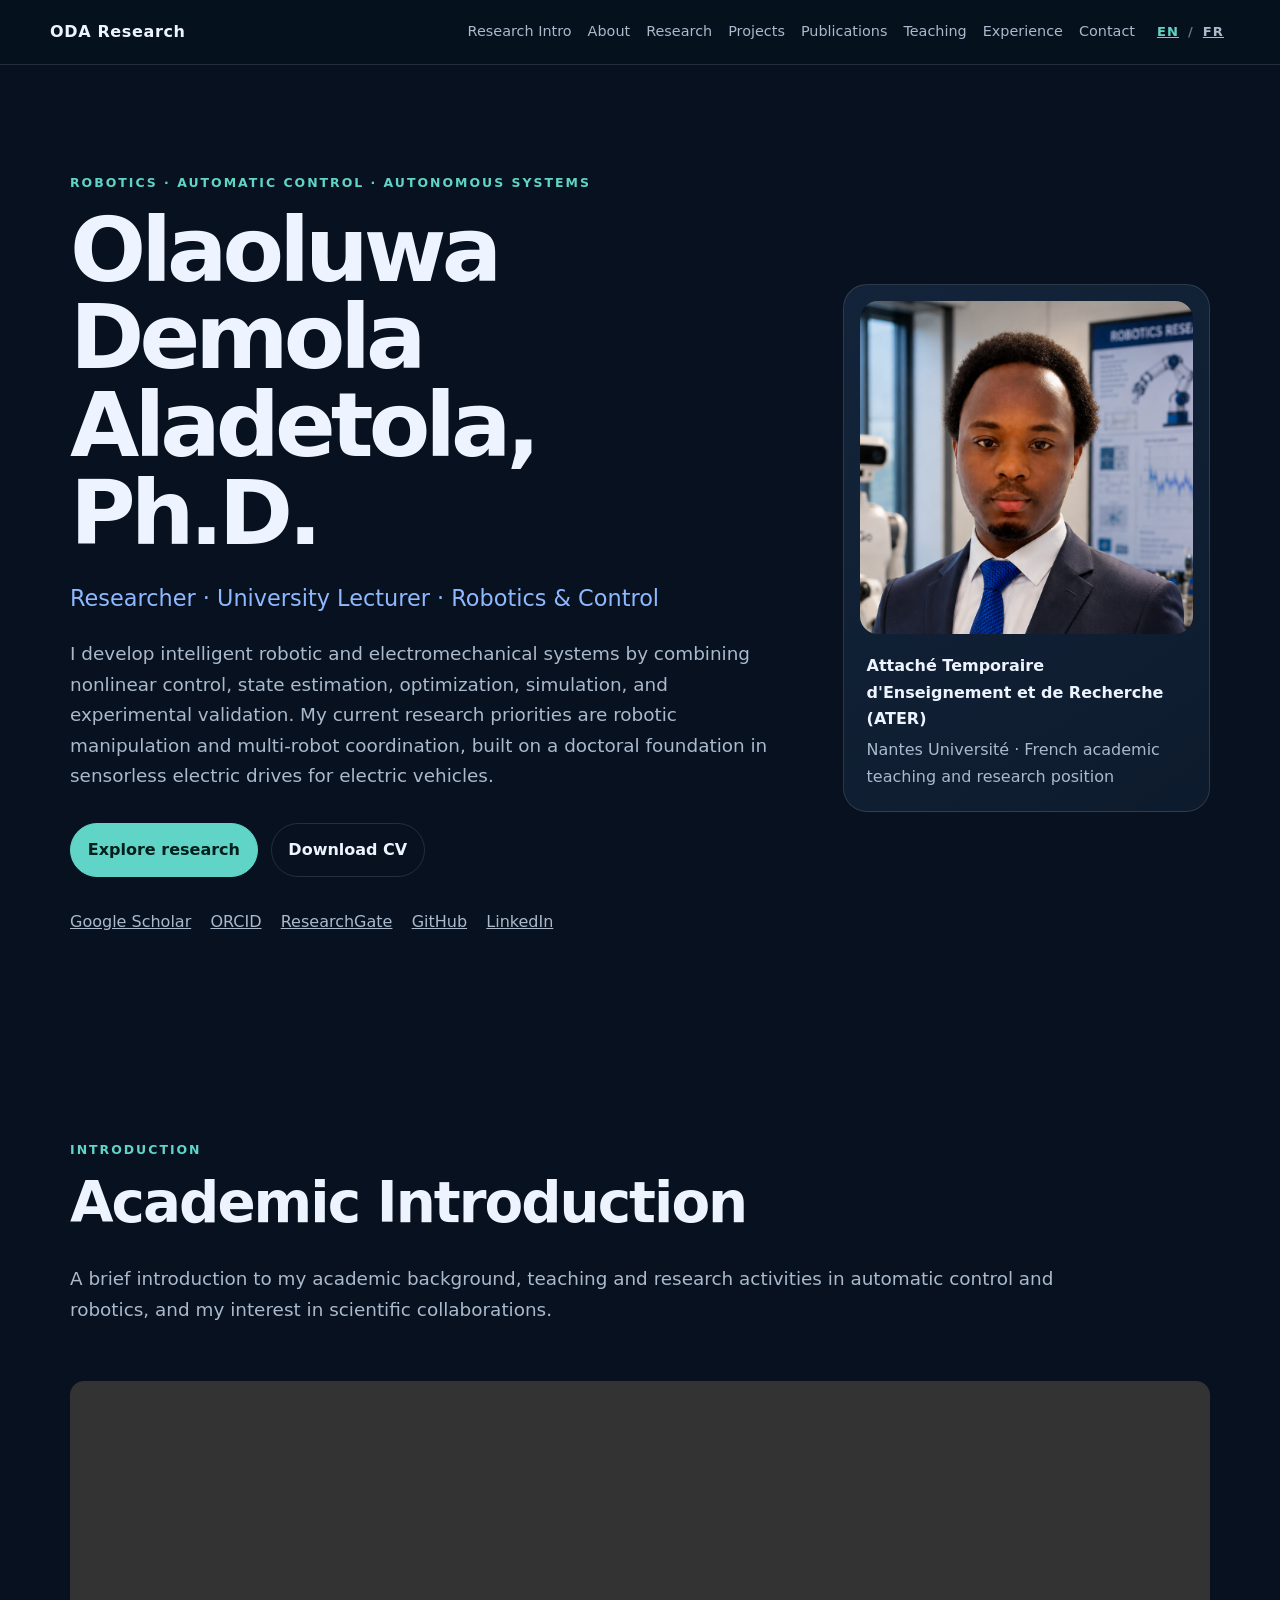
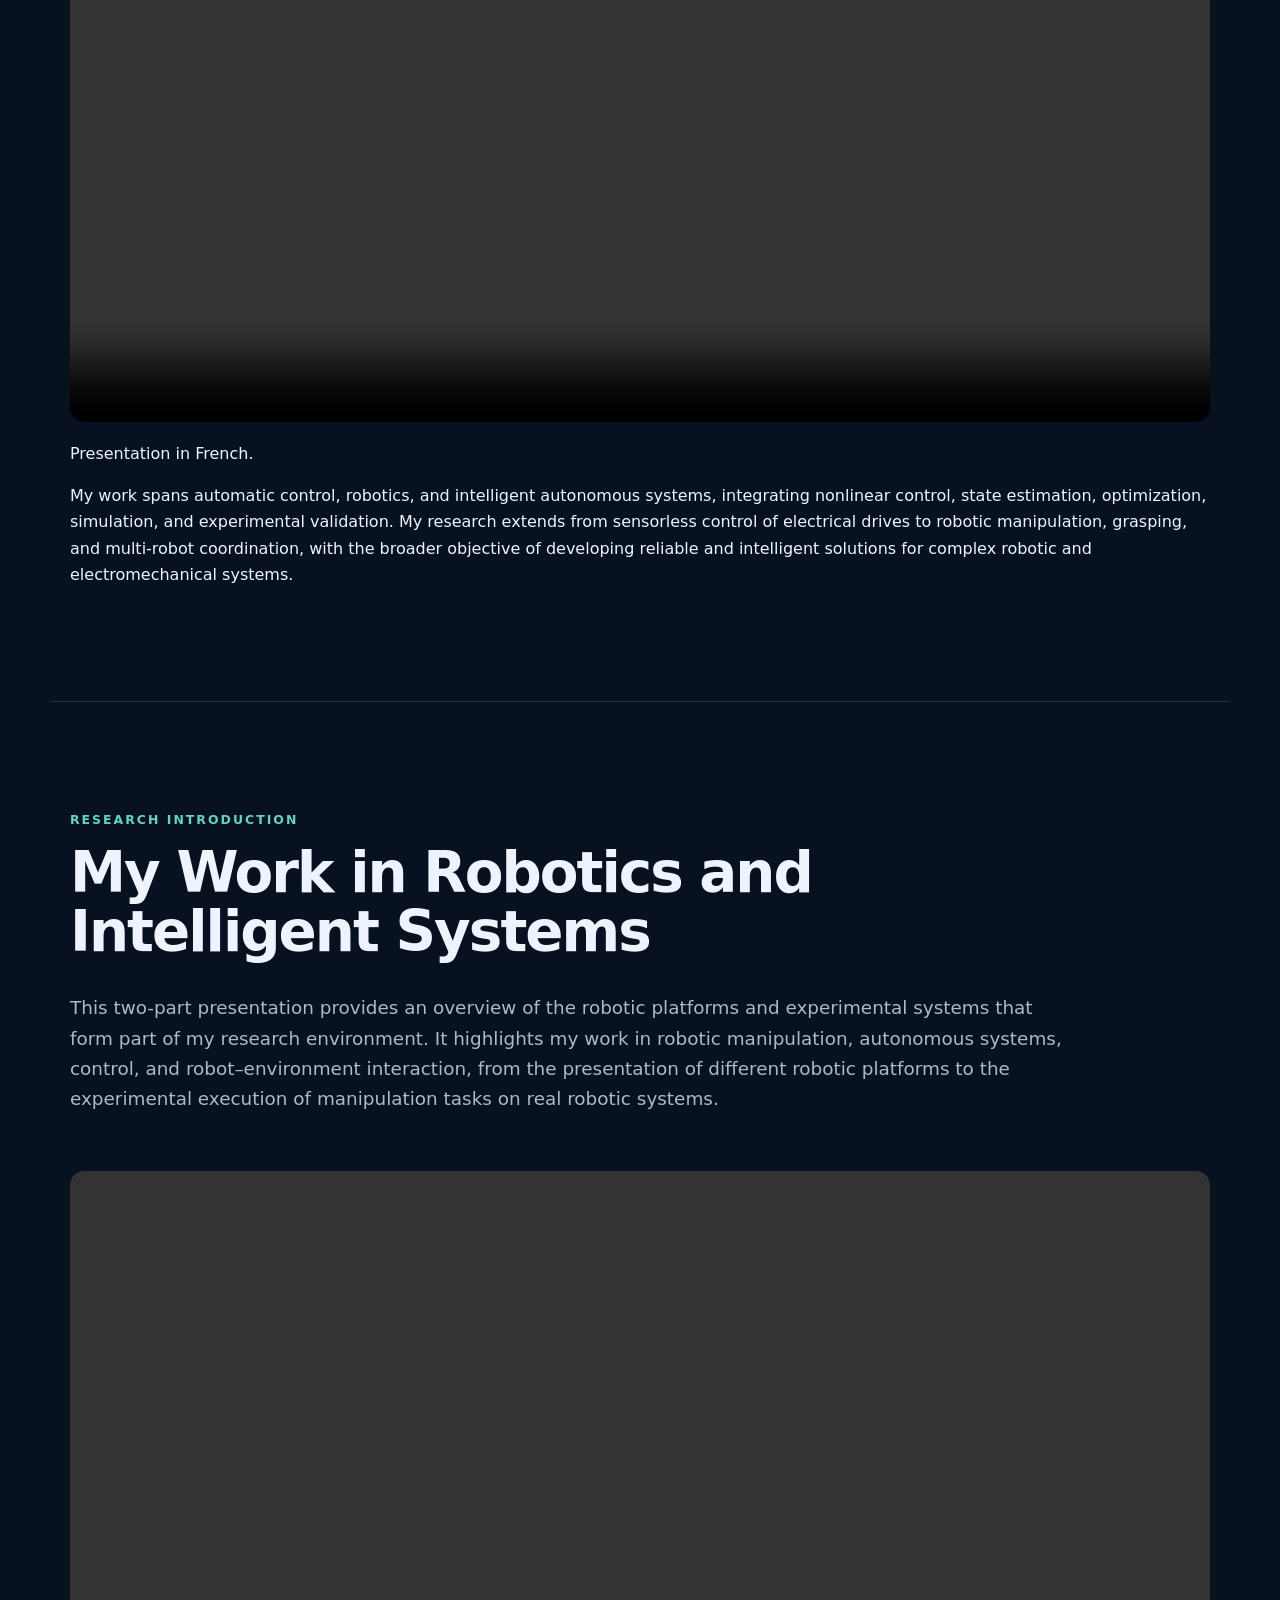
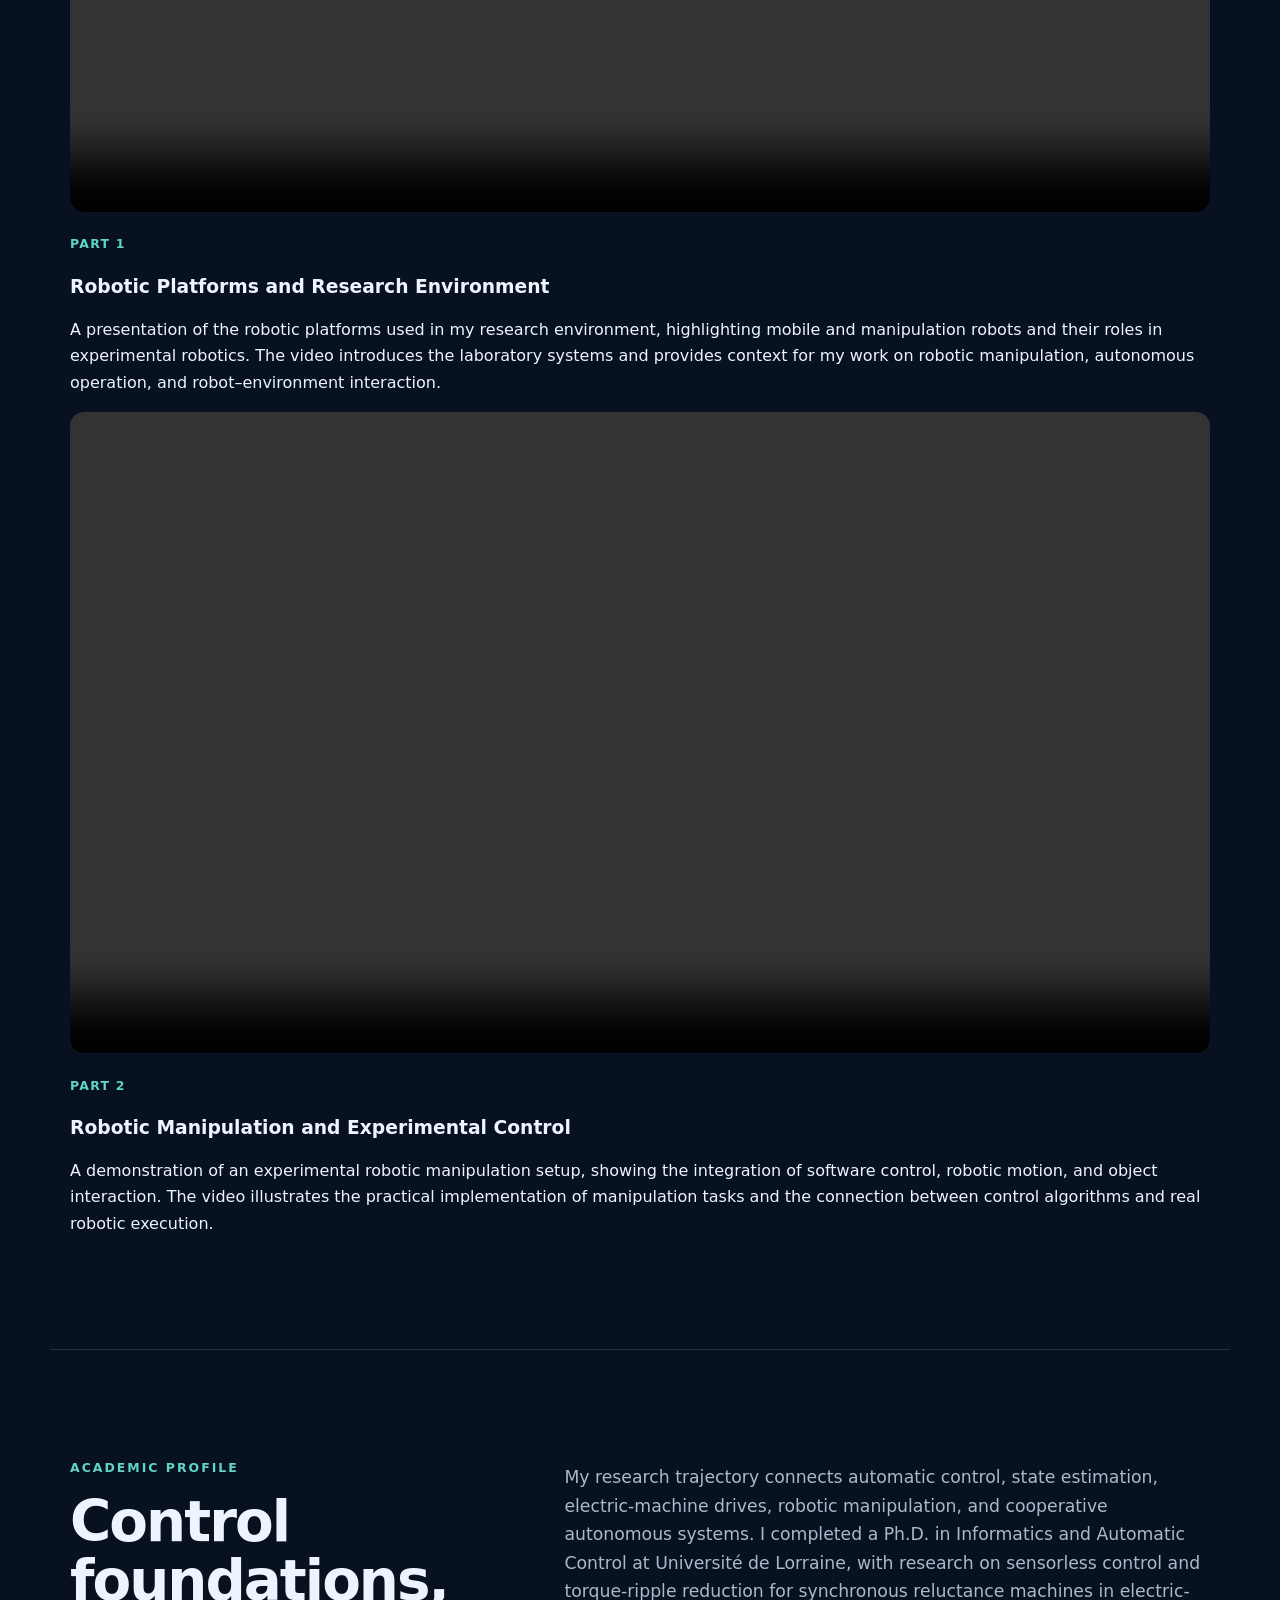
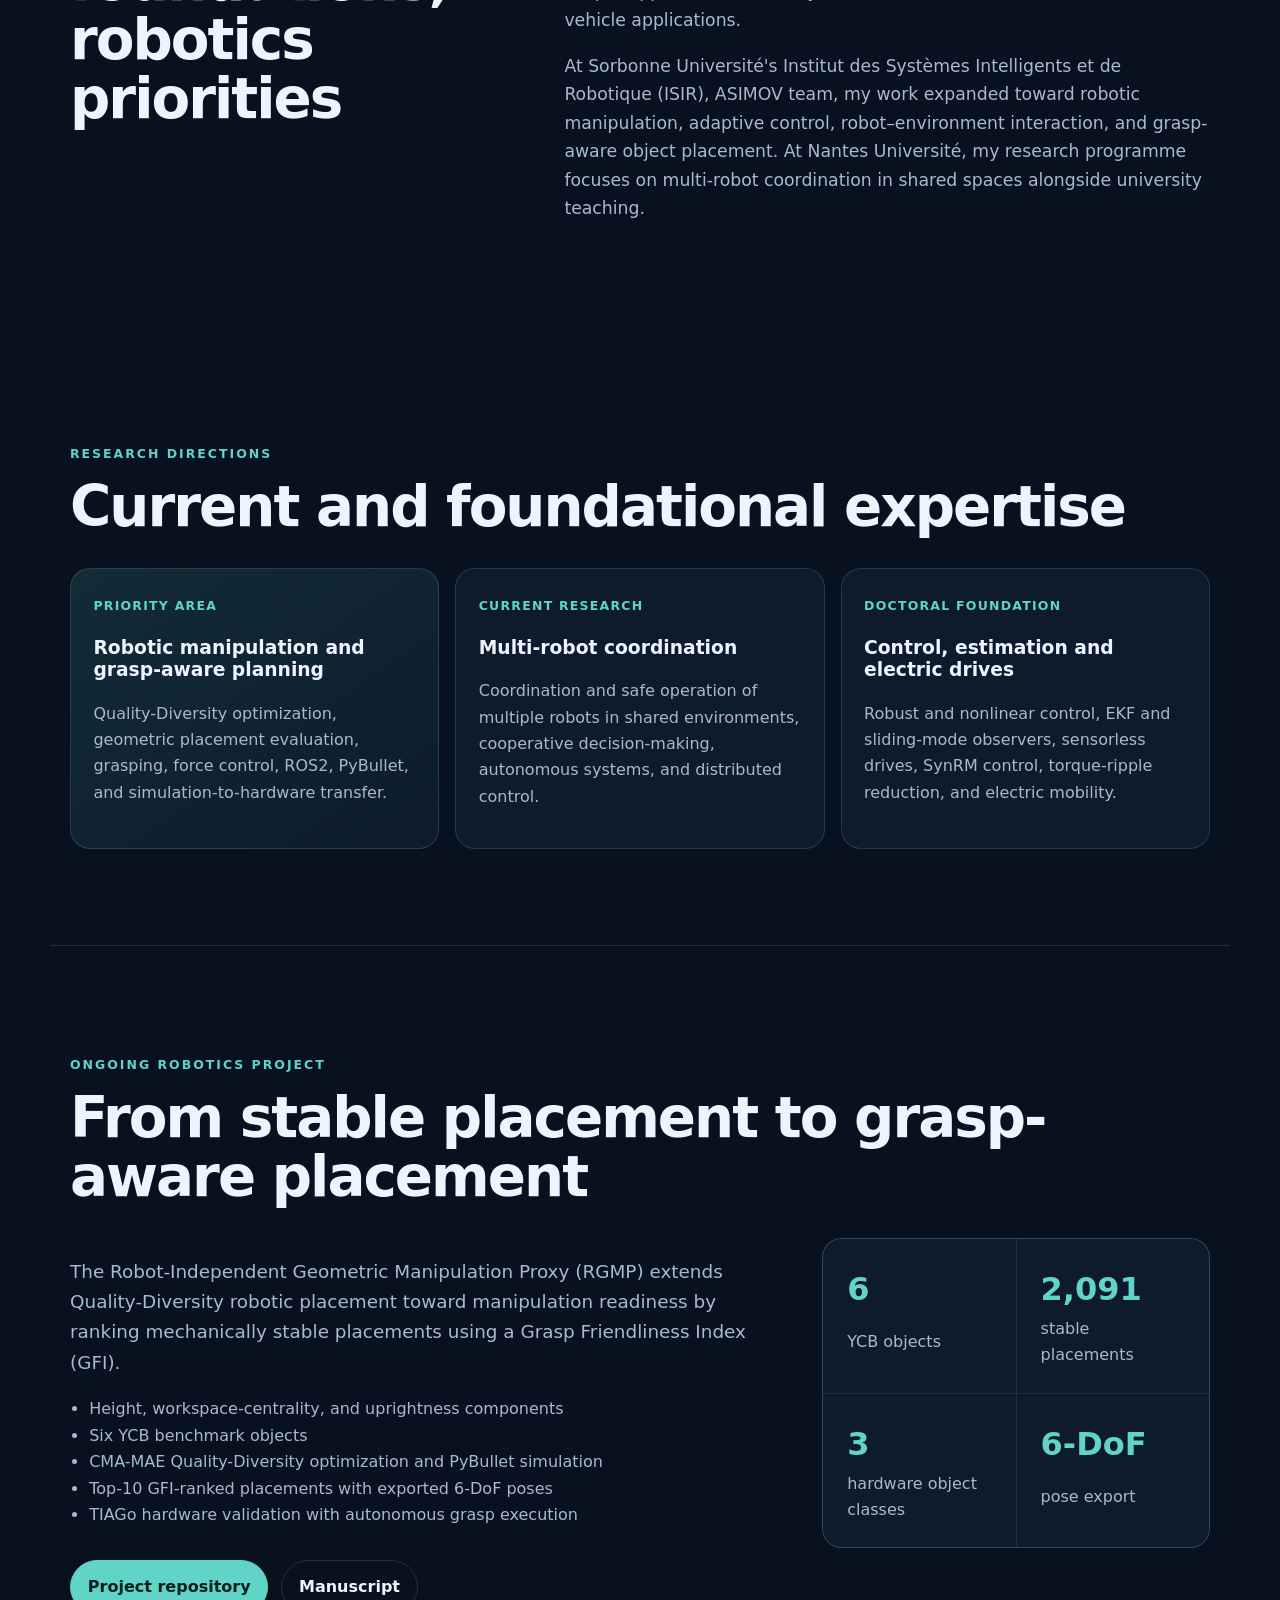
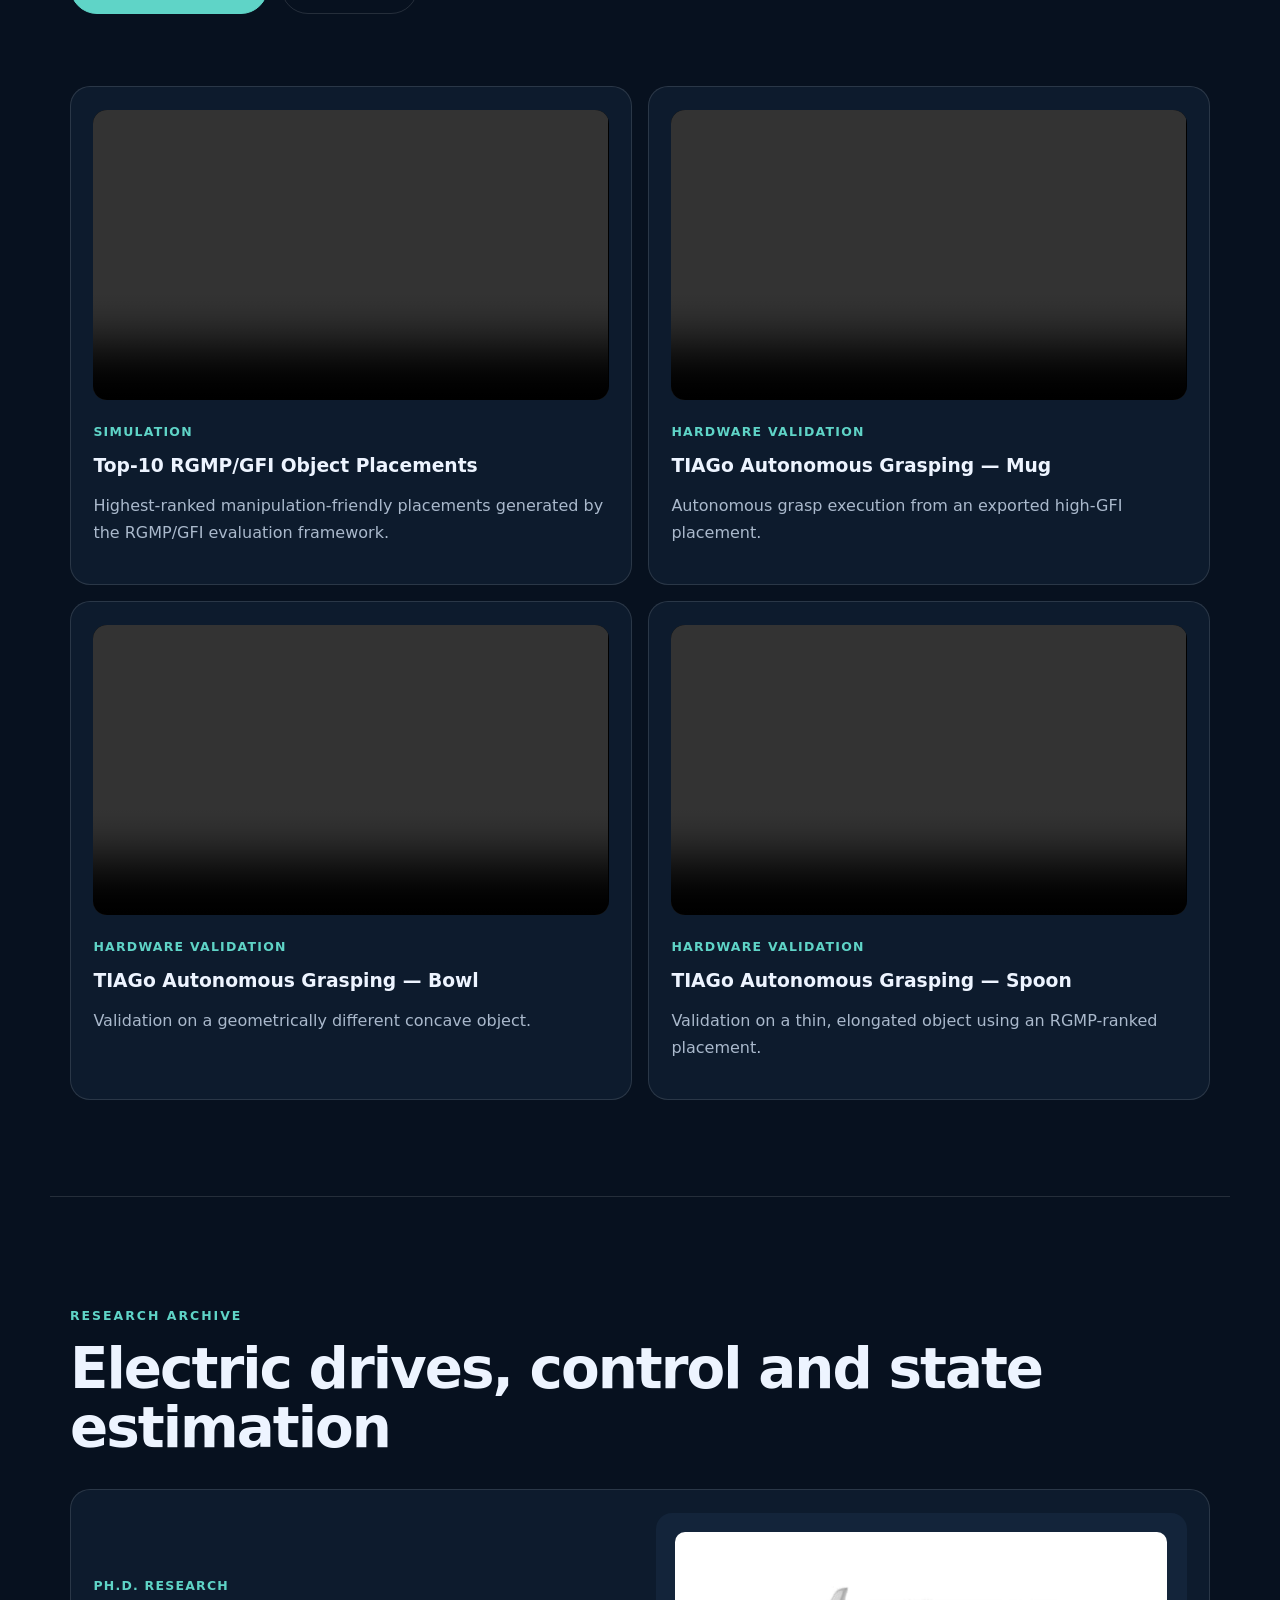
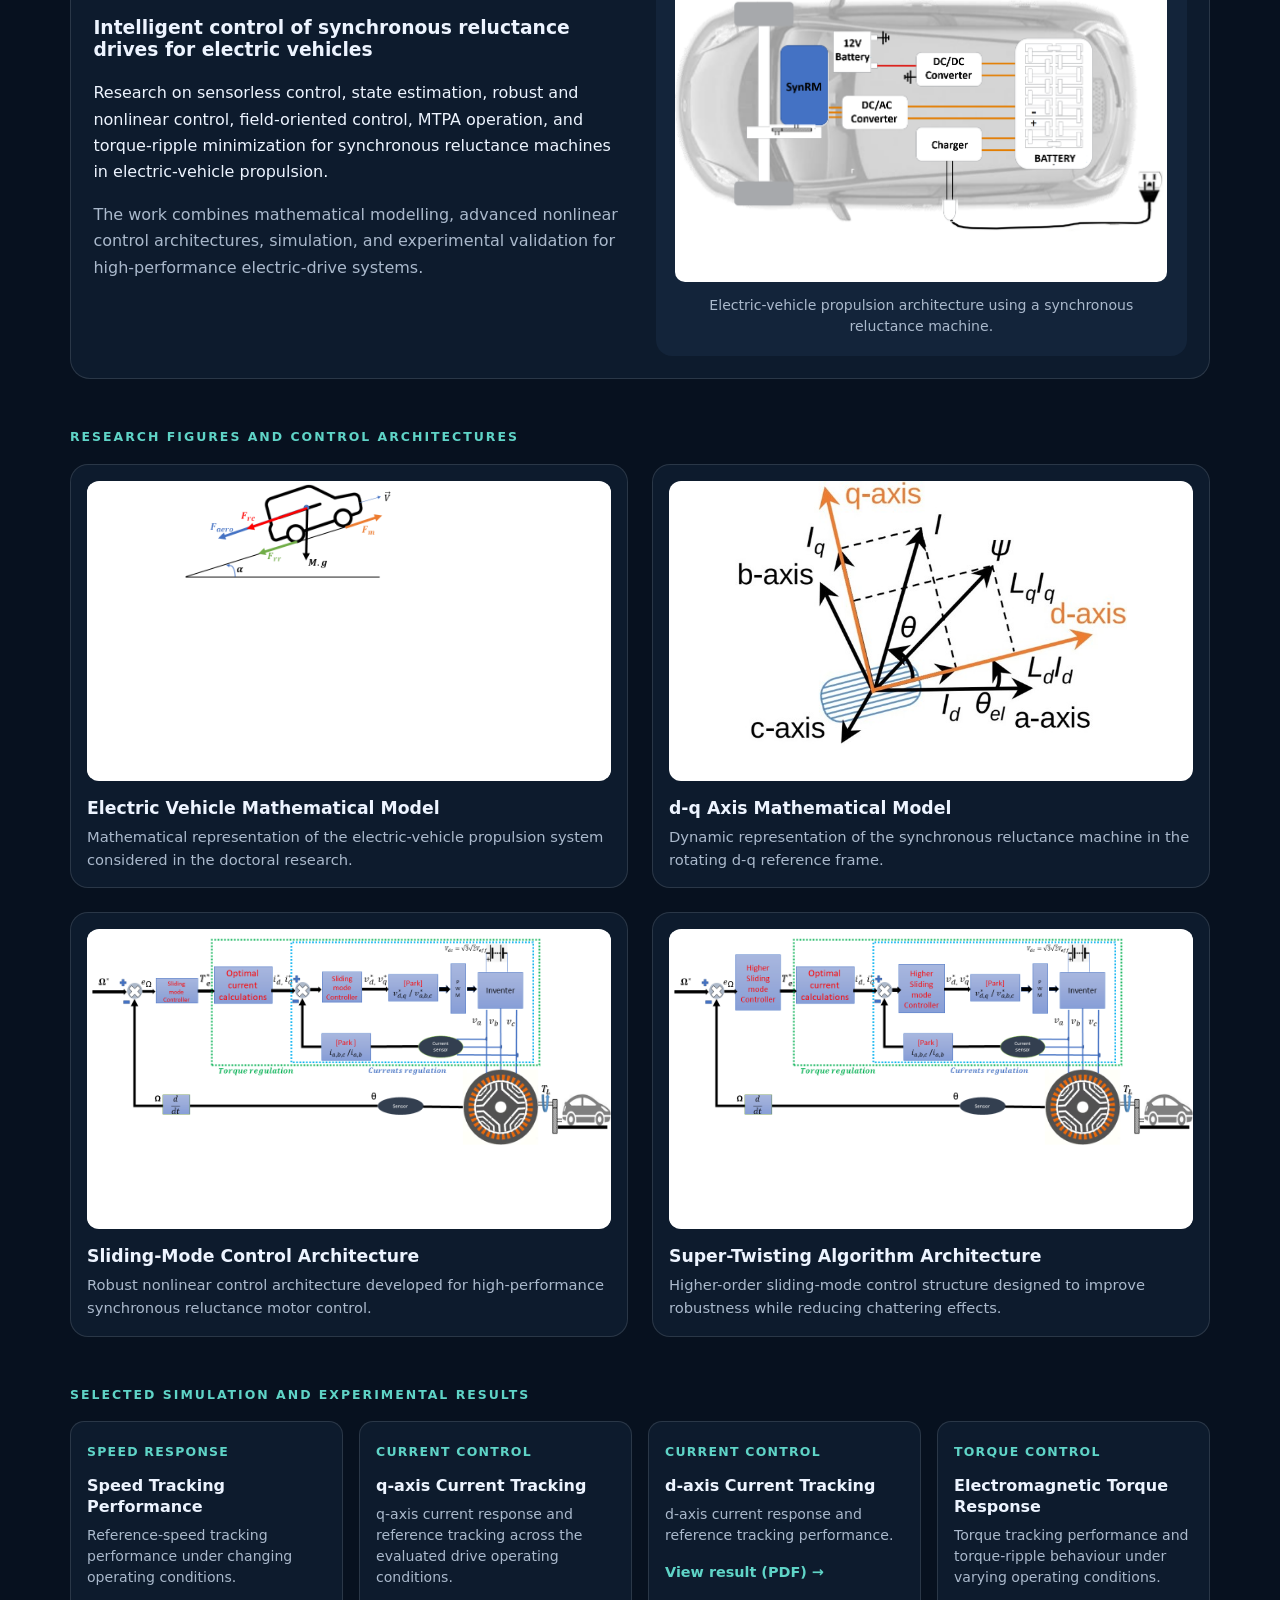
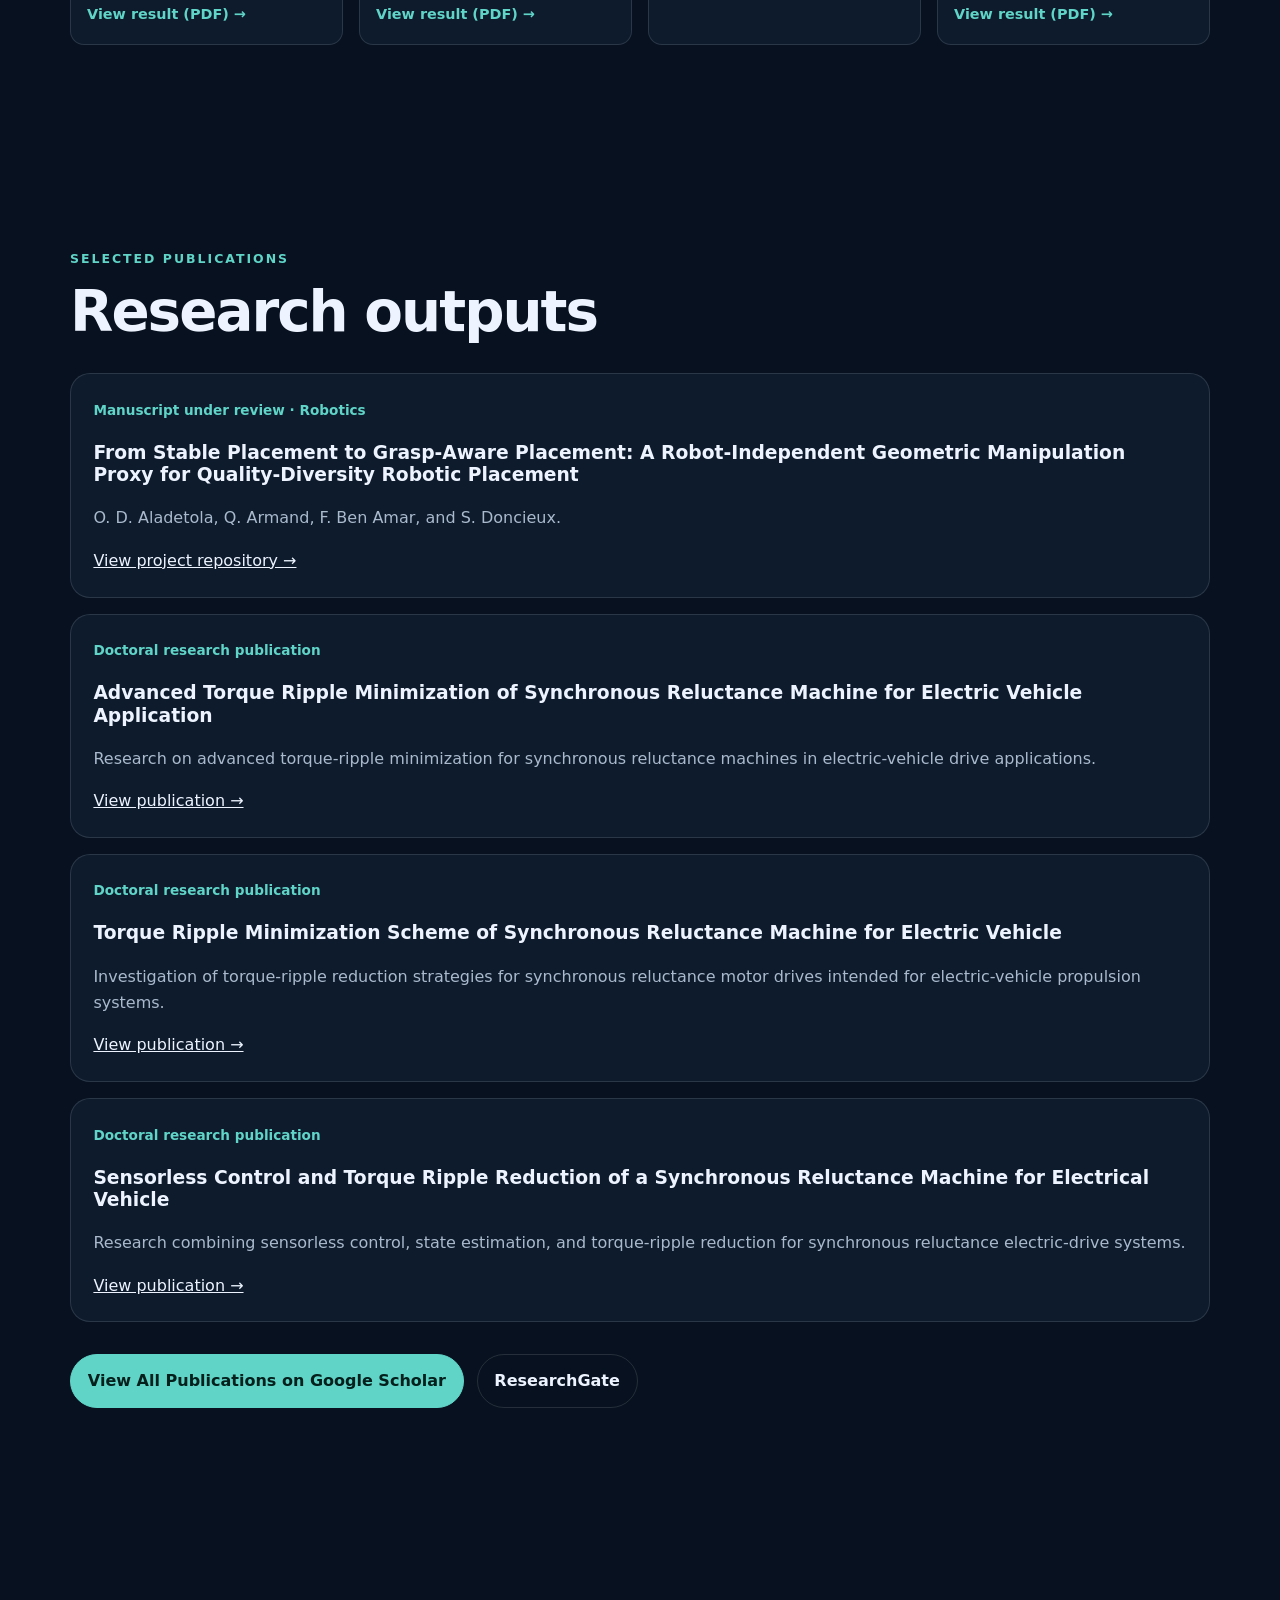
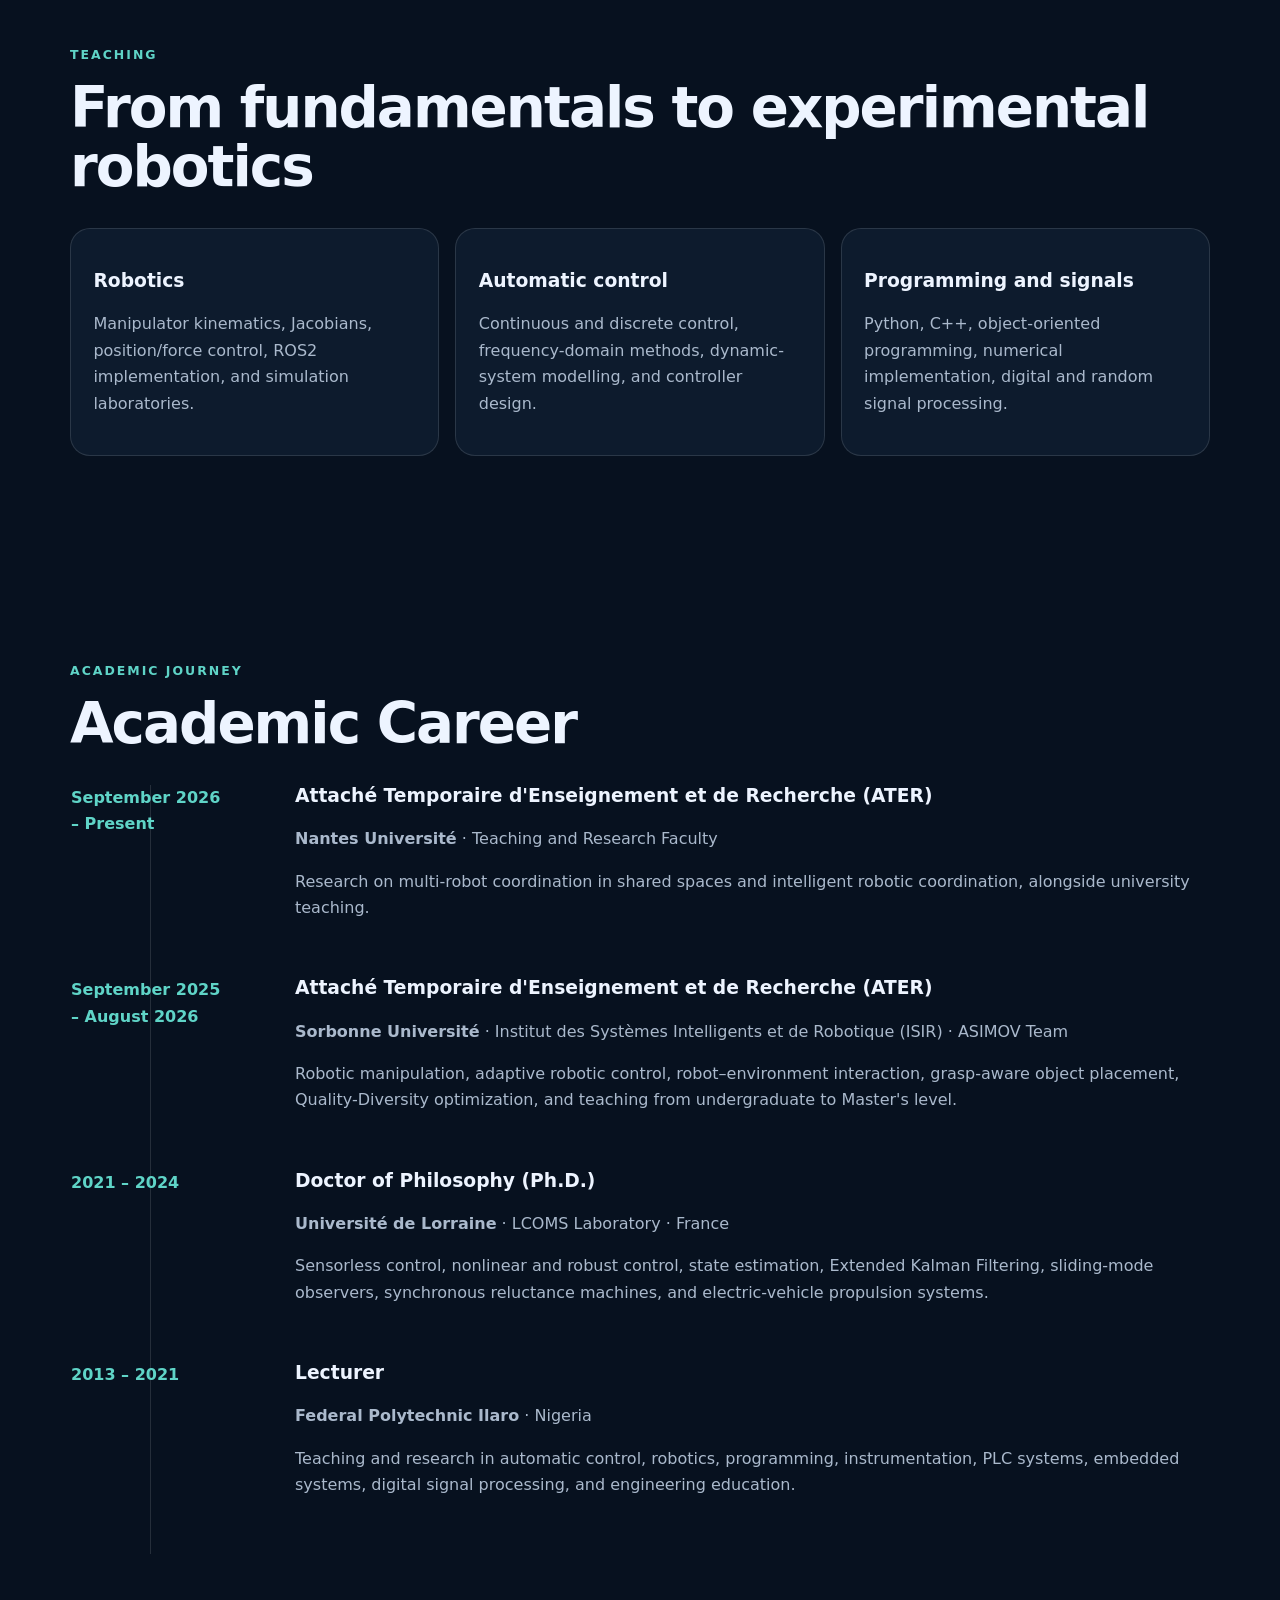
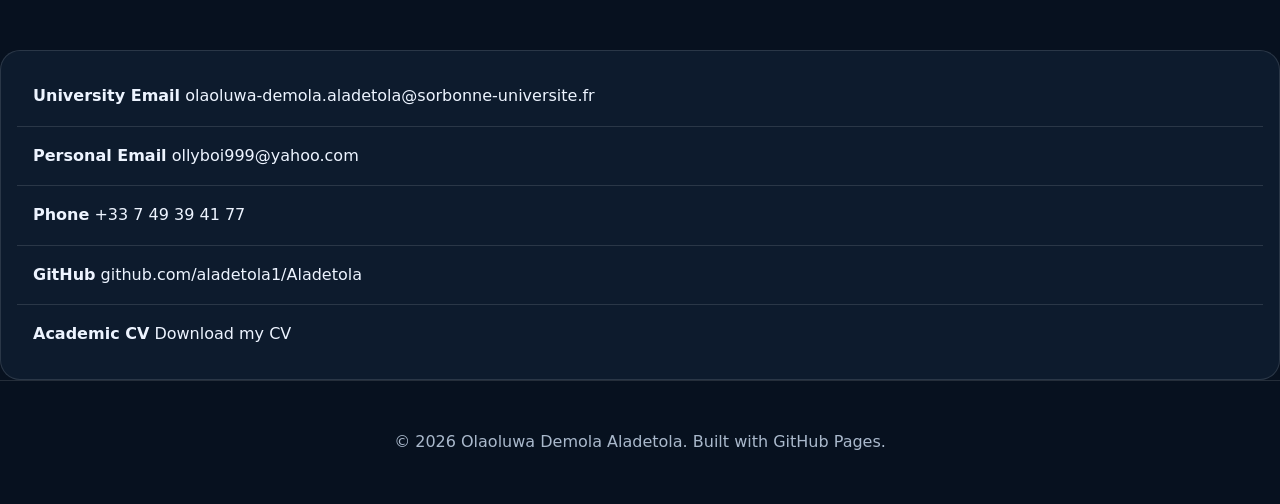
==== commit 550a9be4: "Add academic introduction video and update bilingual content" ====
--- a/en.html
+++ b/en.html
@@ -159,13 +159,82 @@
 </div>
 
 </div>
-  <div class="portrait-card">
-    <div class="profile-frame">
-      <img src="assets/images/profile/profile.png" alt="Olaoluwa Demola Aladetola" onerror="this.style.display='none';this.nextElementSibling.style.display='grid'">
-      <div class="photo-placeholder">ADD PROFILE PHOTO<br><small>assets/images/profile/profile.png</small></div>
+
+<div class="portrait-card">
+
+  <div class="profile-frame">
+    <img
+      src="assets/images/profile/profile.png"
+      alt="Olaoluwa Demola Aladetola"
+      onerror="this.style.display='none';this.nextElementSibling.style.display='grid'"
+    >
+
+    <div class="photo-placeholder">
+      ADD PROFILE PHOTO
+      <br>
+      <small>assets/images/profile/profile.png</small>
     </div>
-    <div class="status-card"><strong>Attaché Temporaire d'Enseignement et de Recherche (ATER)</strong><span>Nantes Université · French academic teaching and research position</span></div>
-  </div>
+  </div>
+
+  <div class="status-card">
+    <strong>Attaché Temporaire d'Enseignement et de Recherche (ATER)</strong>
+    <span>Nantes Université · French academic teaching and research position</span>
+  </div>
+
+</div>
+
+</section>
+
+
+<!-- =====================================================
+     PERSONAL ACADEMIC INTRODUCTION
+     ===================================================== -->
+
+<section id="academic-introduction" class="section personal-introduction">
+
+  <div class="video-intro-heading">
+
+    <p class="section-label">Introduction</p>
+
+    <h2>Academic Introduction</h2>
+
+    <p class="lead">
+      A brief introduction to my academic background, teaching and research
+      activities in automatic control and robotics, and my interest in
+      scientific collaborations.
+    </p>
+
+  </div>
+
+  <div class="video-shell">
+    <video controls preload="metadata">
+      <source
+        src="assets/videos/teaching/presentation_fr.mp4"
+        type="video/mp4">
+    </video>
+  </div>
+
+ <div class="video-description">
+
+  <div class="video-description">
+
+ <div class="video-description">
+
+  <p class="video-note">
+    Presentation in French.
+  </p>
+
+  <p>
+    My work spans automatic control, robotics, and intelligent autonomous systems,
+    integrating nonlinear control, state estimation, optimization, simulation,
+    and experimental validation. My research extends from sensorless control of
+    electrical drives to robotic manipulation, grasping, and multi-robot
+    coordination, with the broader objective of developing reliable and
+    intelligent solutions for complex robotic and electromechanical systems.
+  </p>
+
+</div>
+
 </section>
 
 <!-- =====================================================
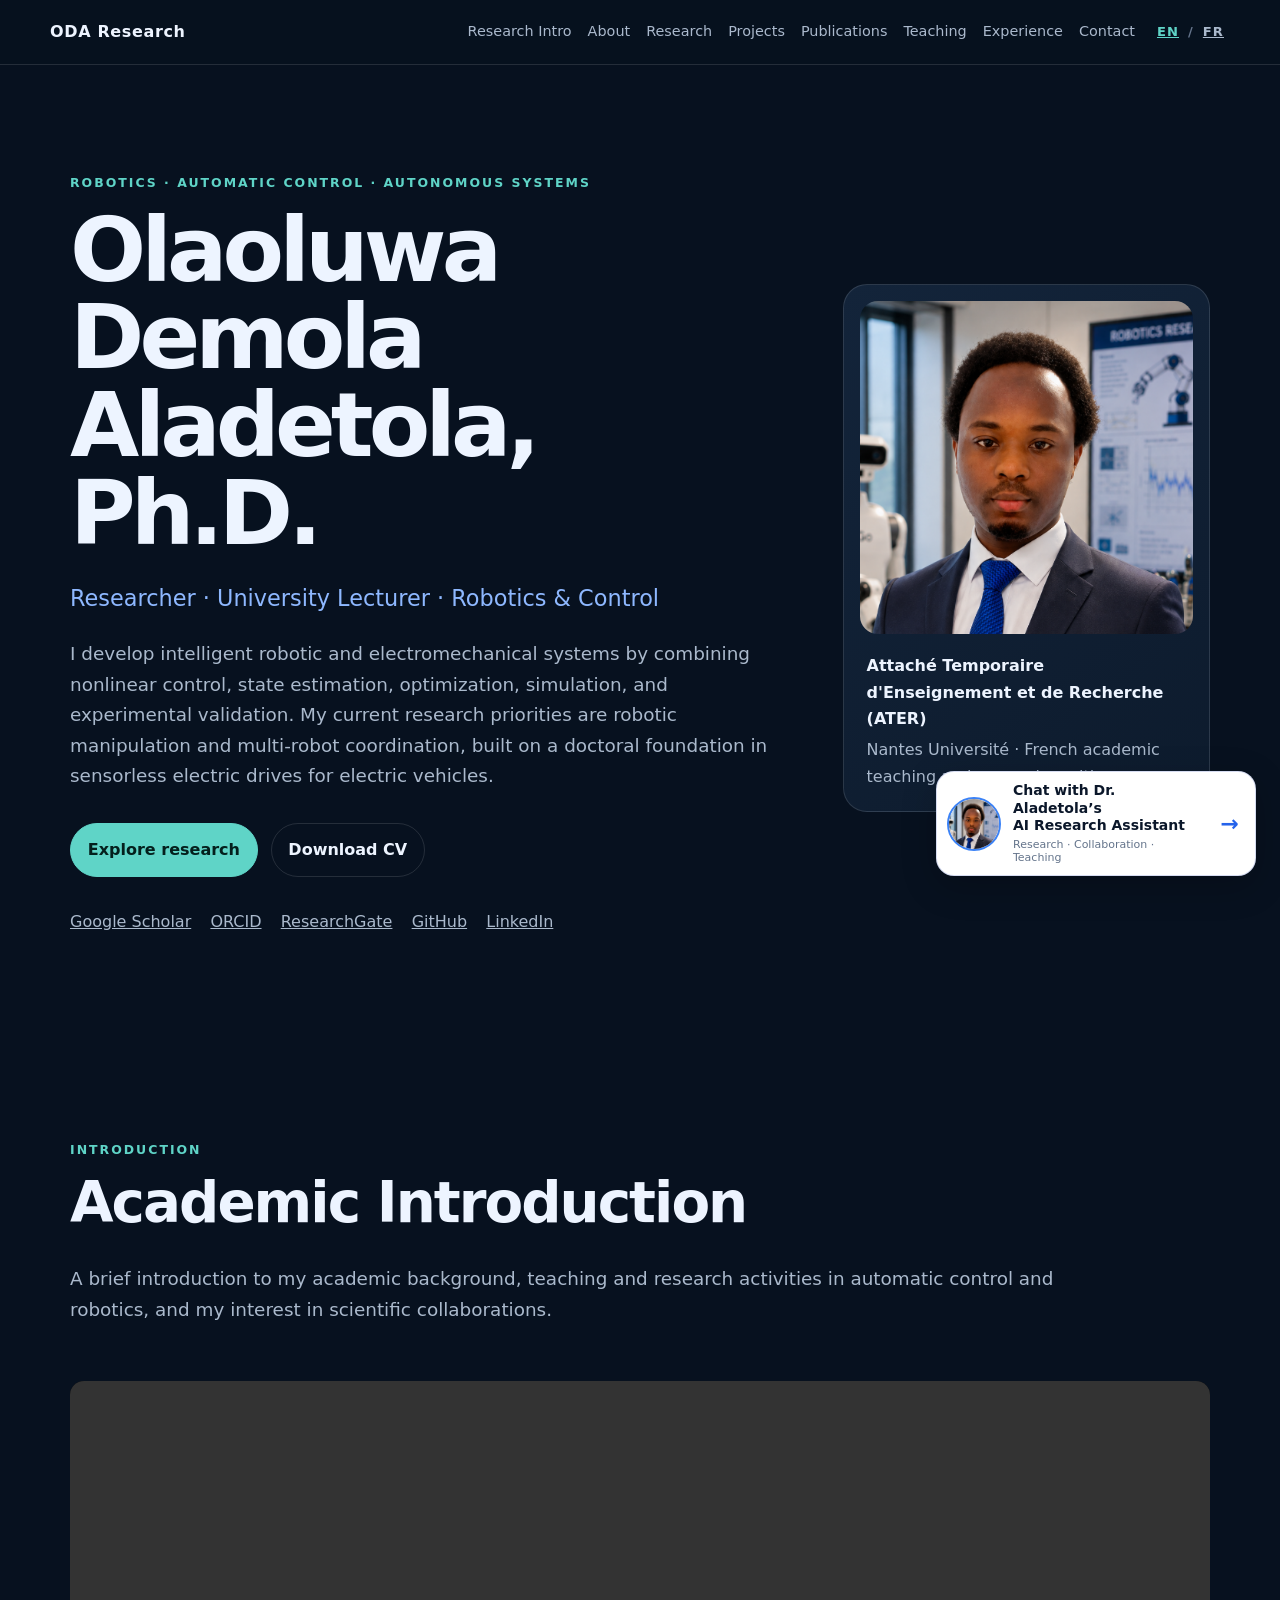
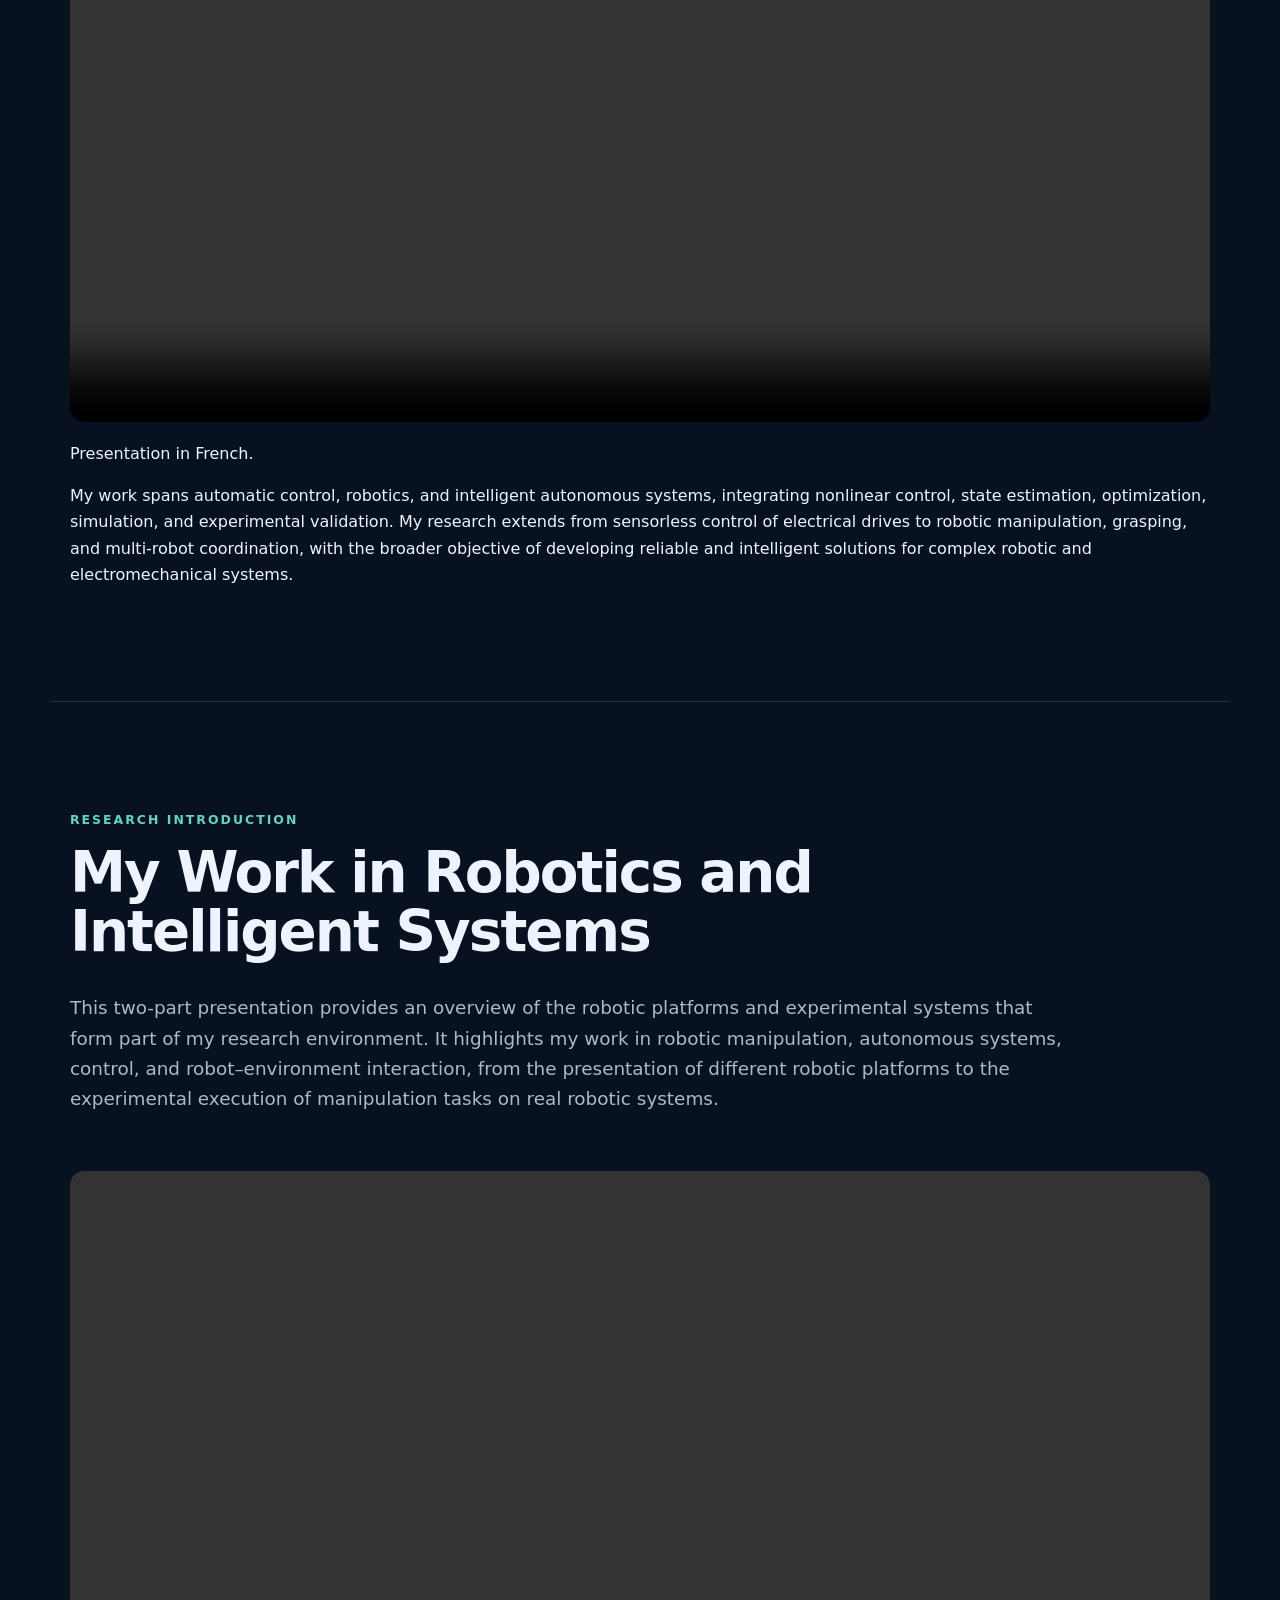
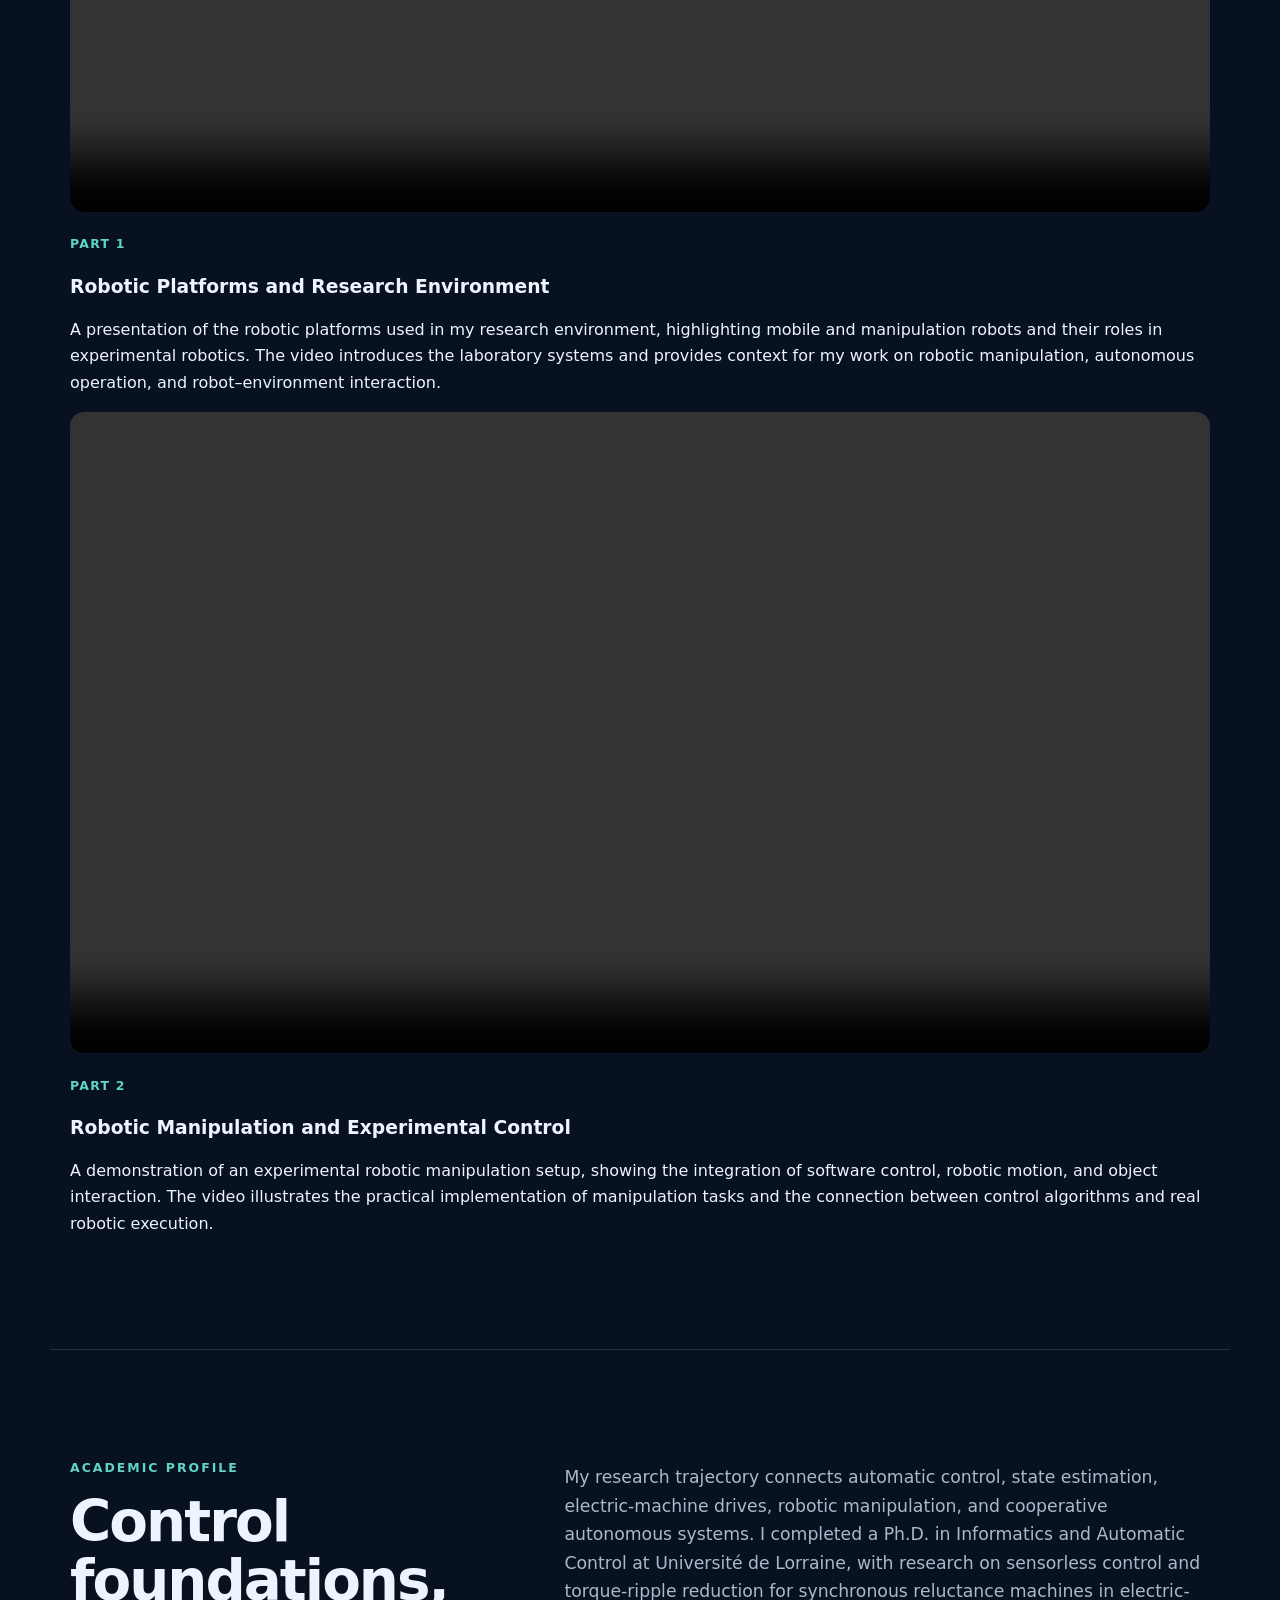
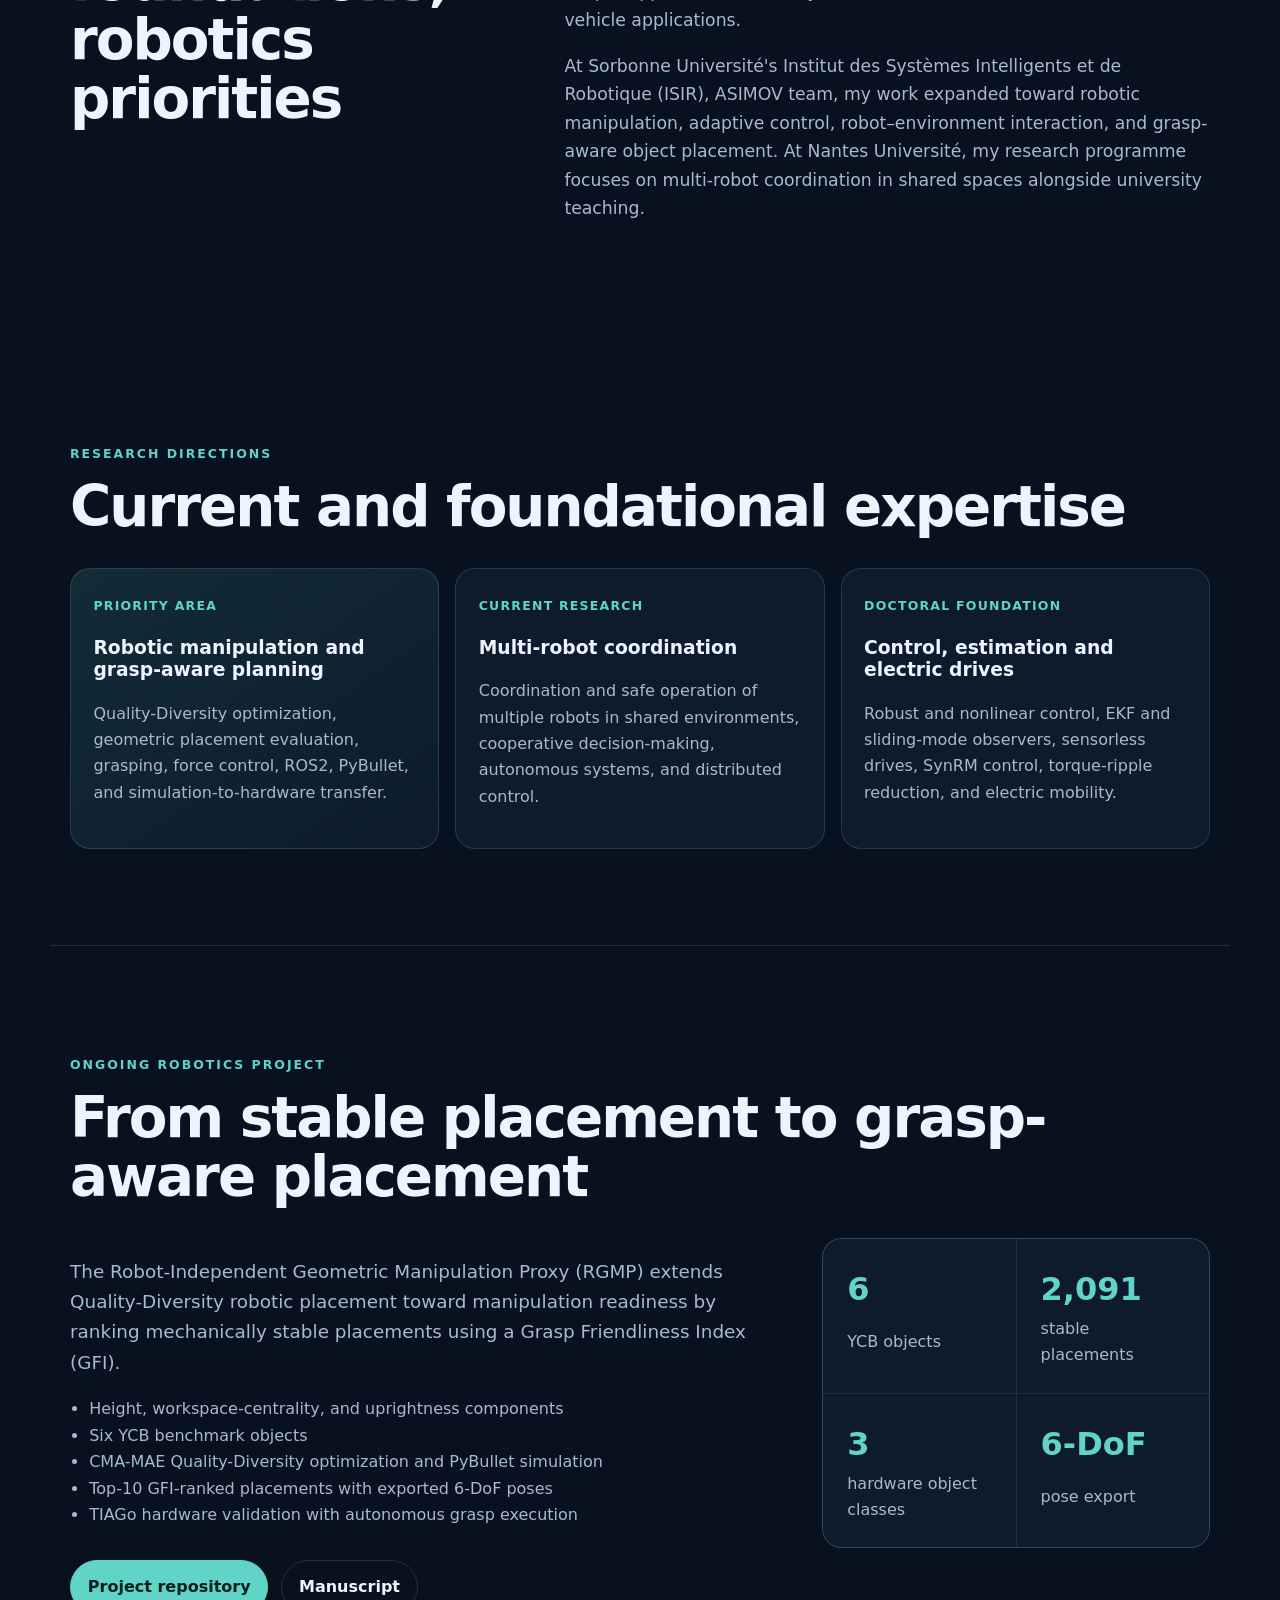
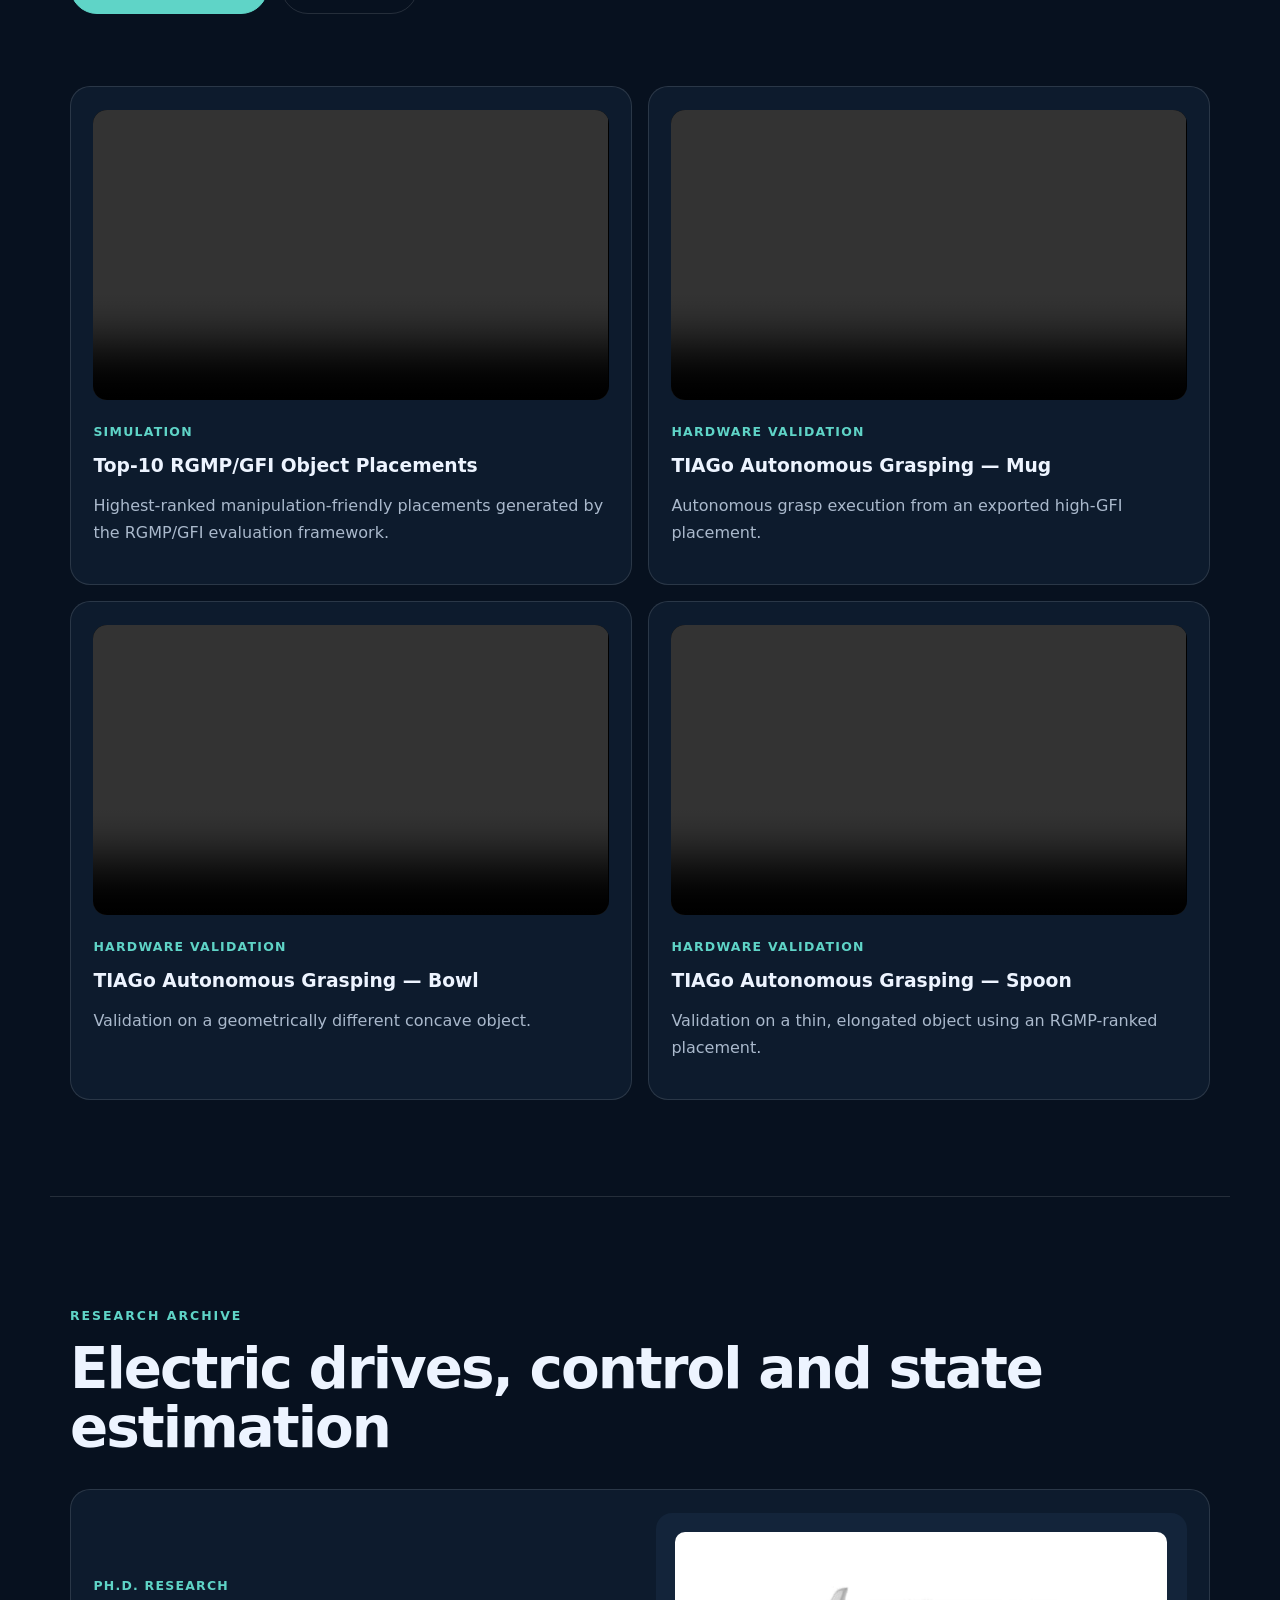
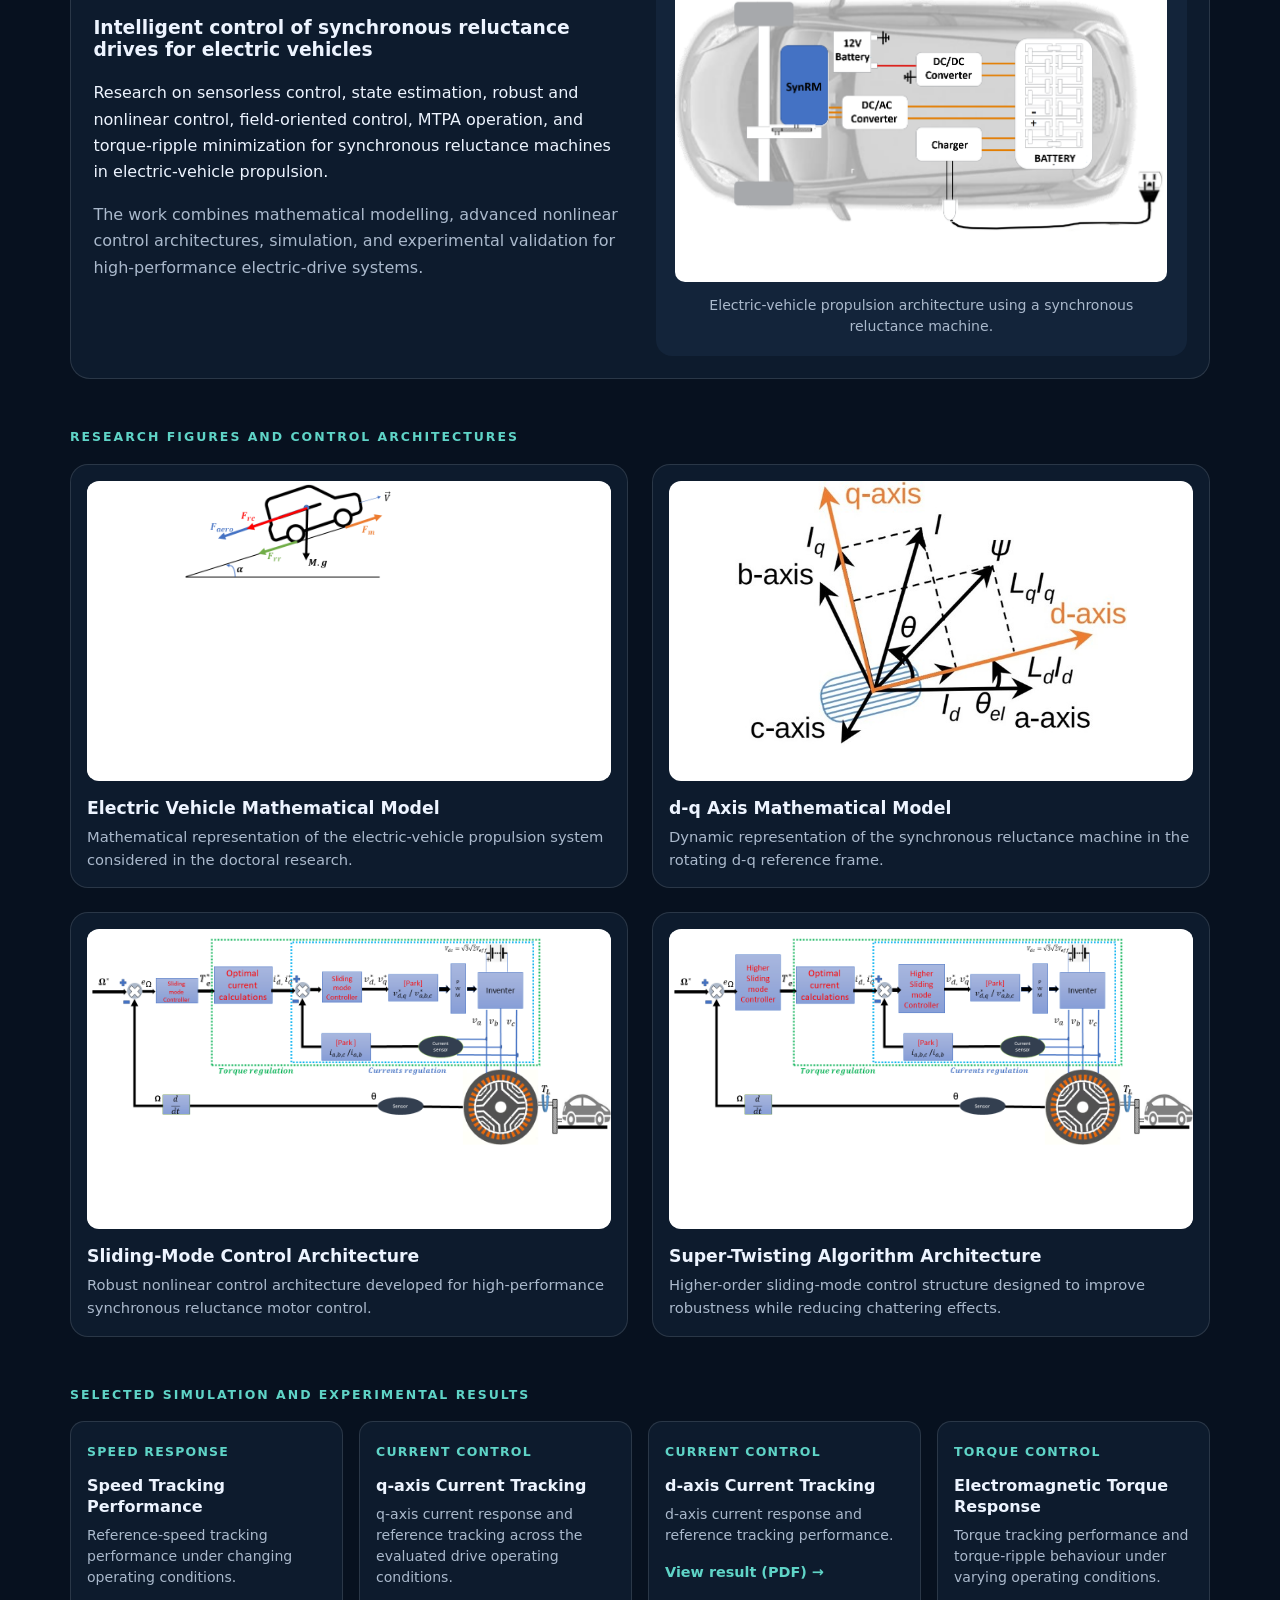
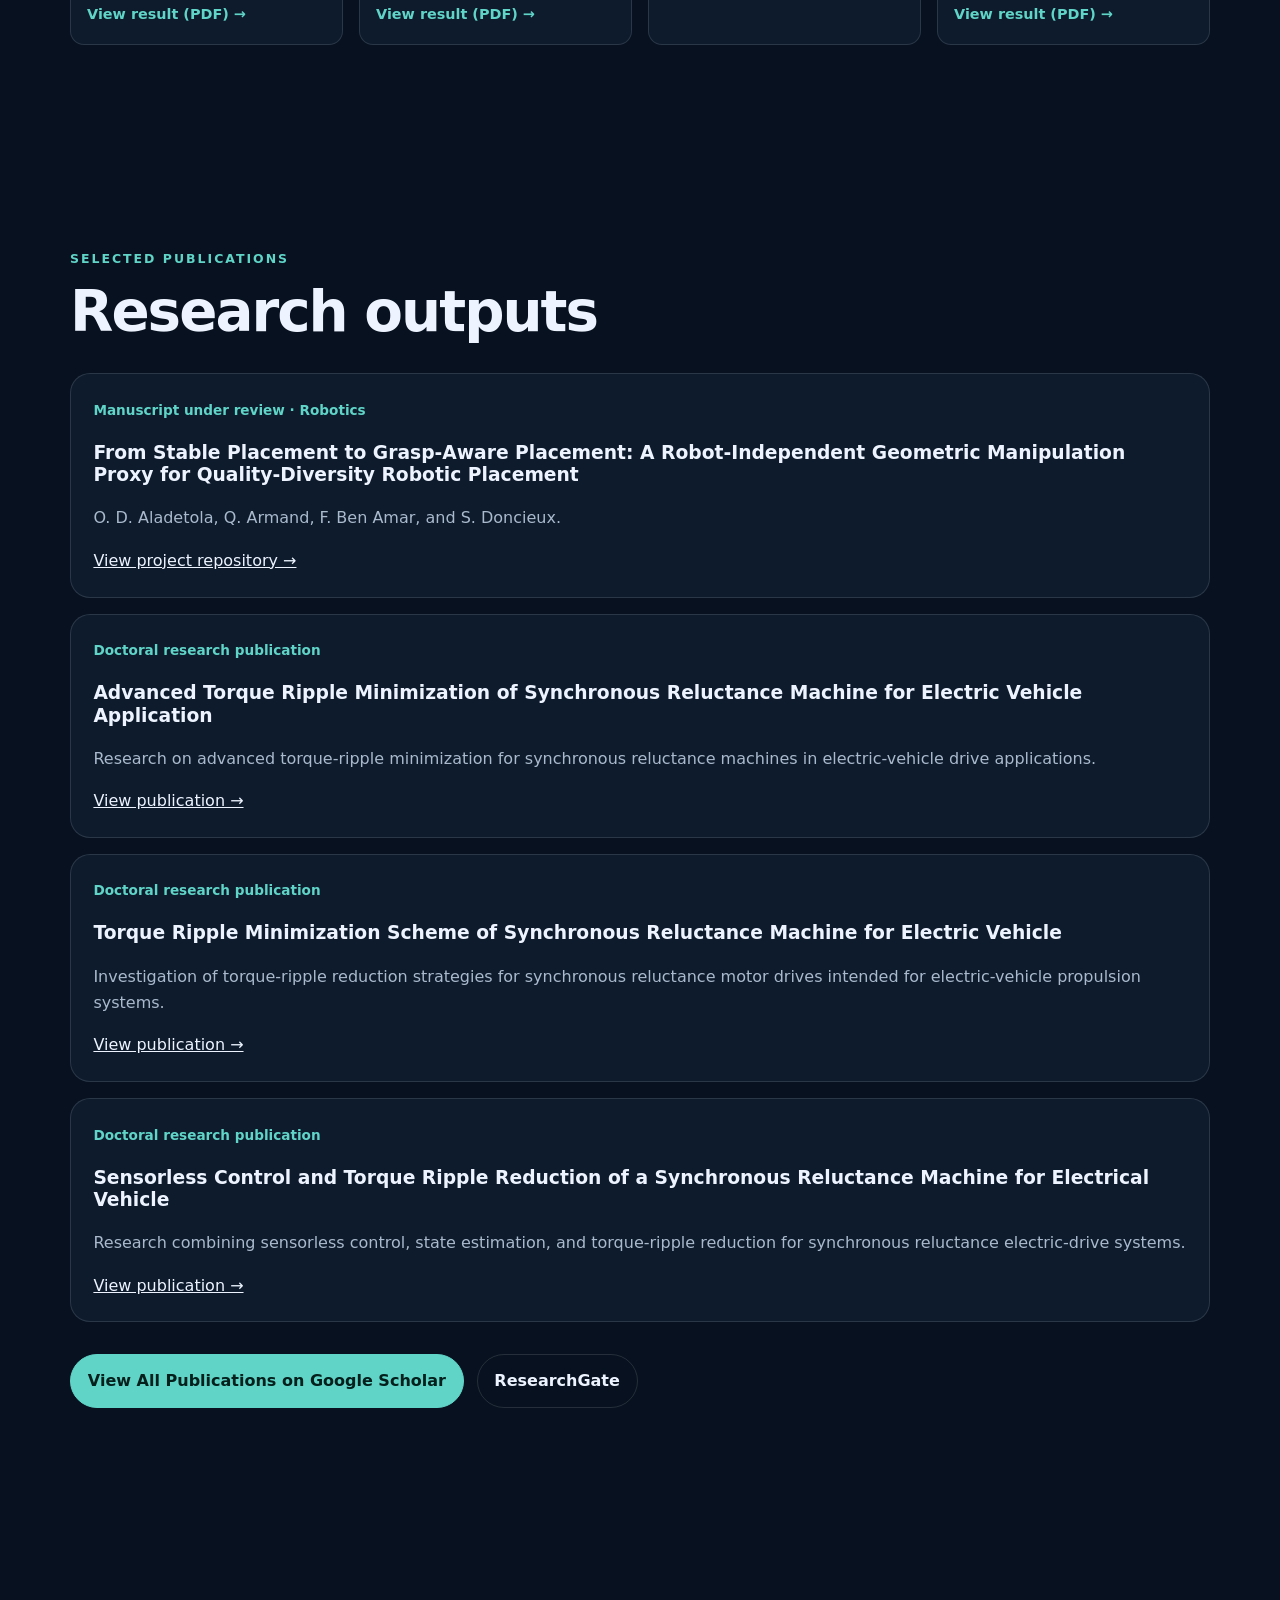
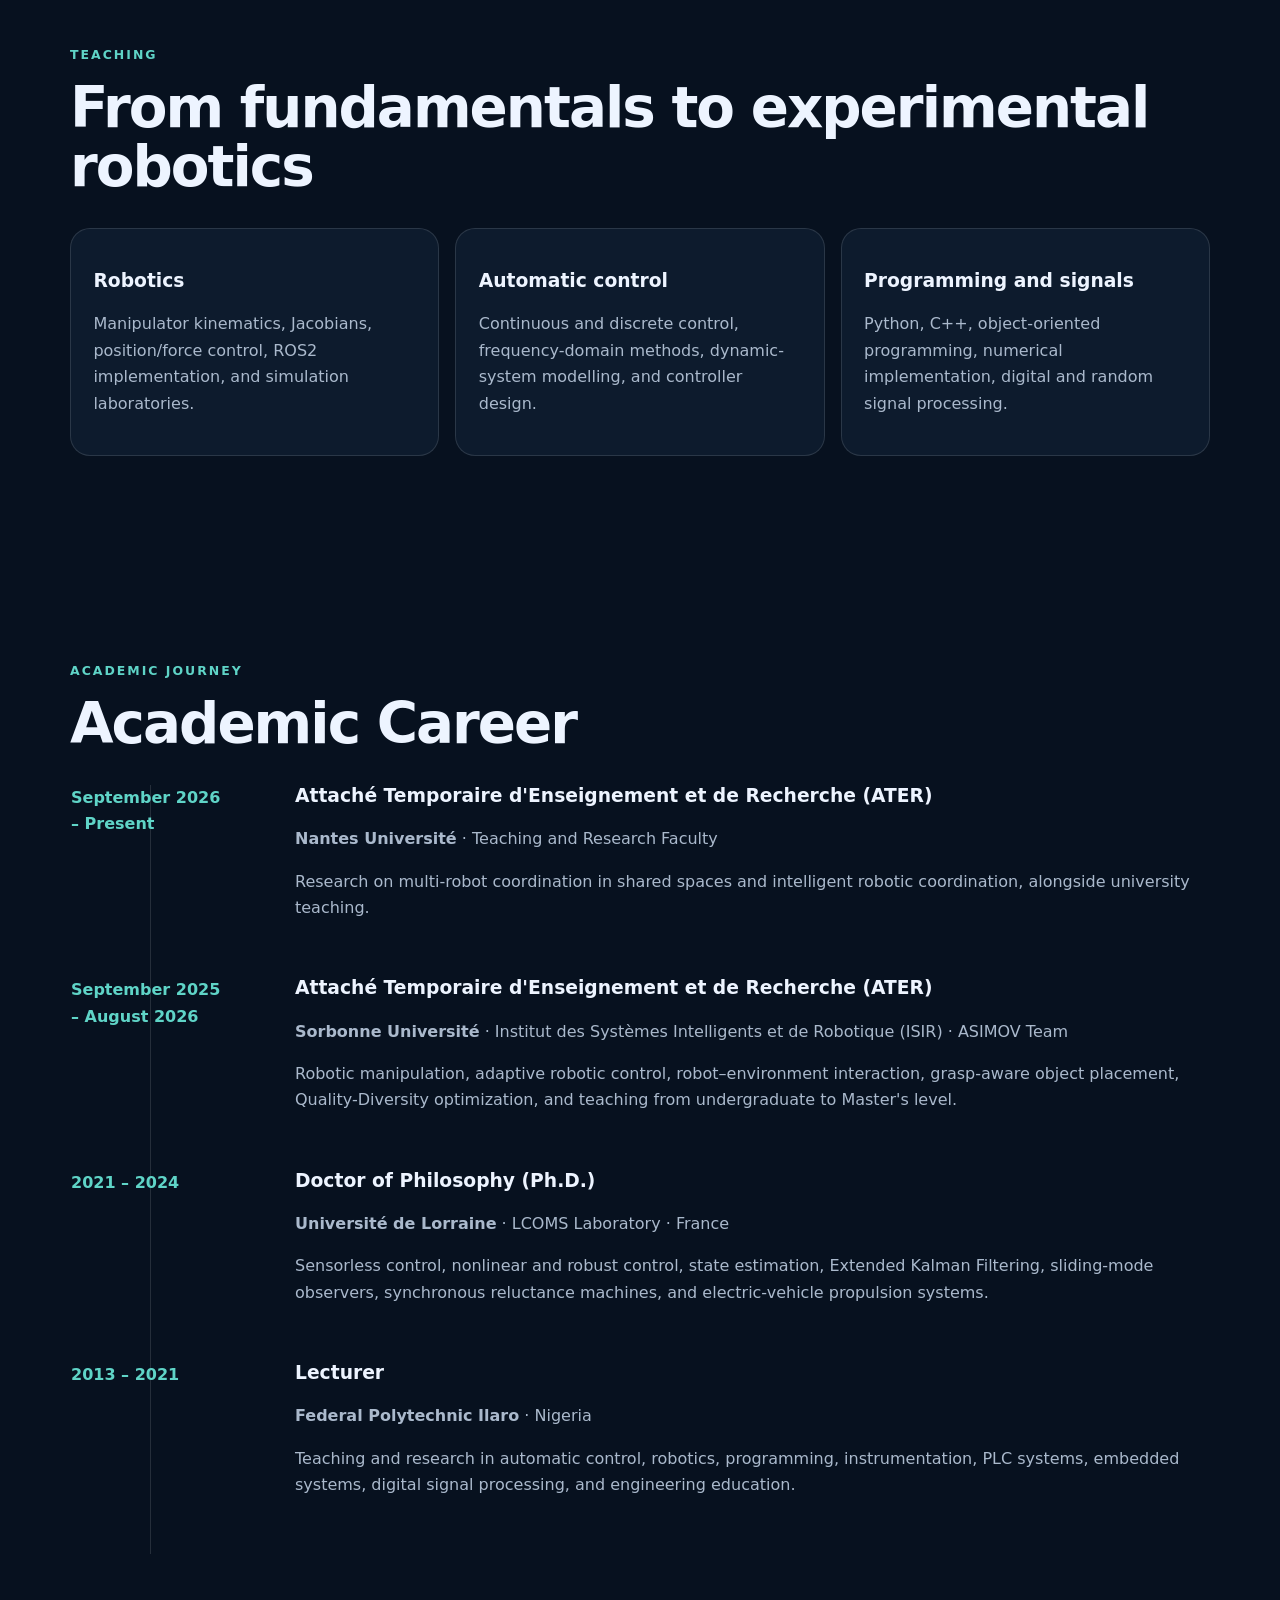
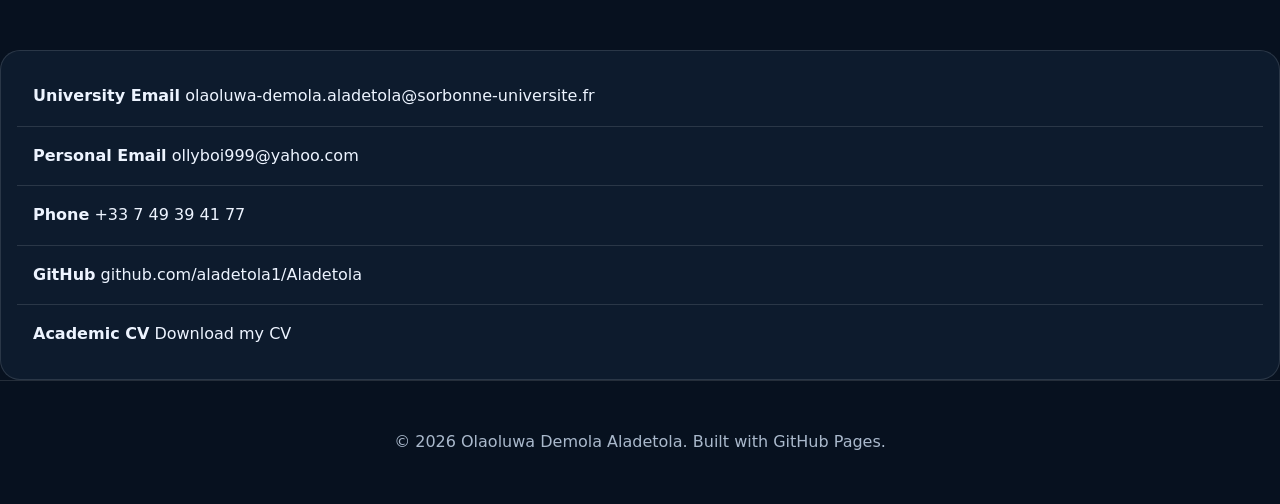
==== commit 4495d360: "Add bilingual AI research assistant to website" ====
--- a/en.html
+++ b/en.html
@@ -16,6 +16,8 @@
   </title>
 
   <link rel="stylesheet" href="styles.css">
+  <script src="https://cdn.botpress.cloud/webchat/v5.0/inject.js"></script>
+  <script src="https://files.bpcontent.cloud/2026/09/05/09/20260905091832-1AUNVZLP.js" defer></script>
 </head>
 
 
@@ -846,5 +848,35 @@
 </div>
 </main>
 <footer><p>© <span id="year"></span> Olaoluwa Demola Aladetola. Built with GitHub Pages.</p></footer>
+<!-- ODA AI Research Assistant Launcher -->
+<button id="oda-ai-launcher" class="oda-ai-launcher" type="button">
+  <img
+    src="assets/images/profile/profile.png"
+    alt="Dr. Olaoluwa Aladetola"
+    class="oda-ai-avatar"
+  >
+
+  <span class="oda-ai-launcher-text">
+ <strong>
+  Chat with Dr. Aladetola’s<br>
+  AI Research Assistant
+</strong>
+ <small>Research · Collaboration · Teaching</small>
+  </span>
+
+  <span class="oda-ai-arrow" aria-hidden="true">→</span>
+</button>
 <script src="script.js"></script>
-</body></html>
+
+<script>
+  window.botpress.on('webchat:initialized', async () => {
+    await window.botpress.updateUser({
+      data: {
+        websiteLanguage: 'en'
+      }
+    });
+  });
+</script>
+
+</body>
+</html>
--- a/styles.css
+++ b/styles.css
@@ -1390,4 +1390,96 @@
   .featured-research-image .research-image-frame {
     height: 260px;
   }
-}+}
+/* =====================================================
+   ODA AI RESEARCH ASSISTANT LAUNCHER
+   ===================================================== */
+
+.oda-ai-launcher {
+  position: fixed;
+  right: 24px;
+  bottom: 24px;
+  z-index: 9998;
+
+  display: flex;
+  align-items: center;
+  gap: 12px;
+
+  padding: 10px 16px 10px 10px;
+  width: 320px;
+  max-width: calc(100vw - 48px);
+
+  background: #ffffff;
+  border: 1px solid rgba(30, 64, 175, 0.18);
+  border-radius: 18px;
+
+  box-shadow: 0 10px 35px rgba(0, 0, 0, 0.22);
+
+  cursor: pointer;
+  font-family: inherit;
+  text-align: left;
+
+  transition:
+    transform 0.2s ease,
+    box-shadow 0.2s ease;
+}
+
+.oda-ai-launcher:hover {
+  transform: translateY(-3px);
+  box-shadow: 0 14px 40px rgba(0, 0, 0, 0.28);
+}
+
+.oda-ai-avatar {
+  width: 54px;
+  height: 54px;
+  flex-shrink: 0;
+
+  object-fit: cover;
+  object-position: center top;
+
+  border-radius: 50%;
+  border: 2px solid #3b82f6;
+}
+
+.oda-ai-launcher-text {
+  display: flex;
+  flex-direction: column;
+  gap: 3px;
+  line-height: 1.25;
+}
+
+.oda-ai-launcher-text strong {
+  color: #0b172a;
+  font-size: 14px;
+  font-weight: 700;
+}
+
+.oda-ai-launcher-text small {
+  color: #64748b;
+  font-size: 11px;
+  font-weight: 500;
+}
+
+.oda-ai-arrow {
+  margin-left: 4px;
+  color: #2563eb;
+  font-size: 22px;
+  font-weight: 700;
+}
+
+/* Mobile */
+@media (max-width: 600px) {
+  .oda-ai-launcher {
+    right: 14px;
+    bottom: 14px;
+    max-width: calc(100vw - 28px);
+  }
+
+  .oda-ai-avatar {
+    width: 48px;
+    height: 48px;
+  }
+
+  .oda-ai-launcher-text strong {
+    font-size: 13px;
+  }
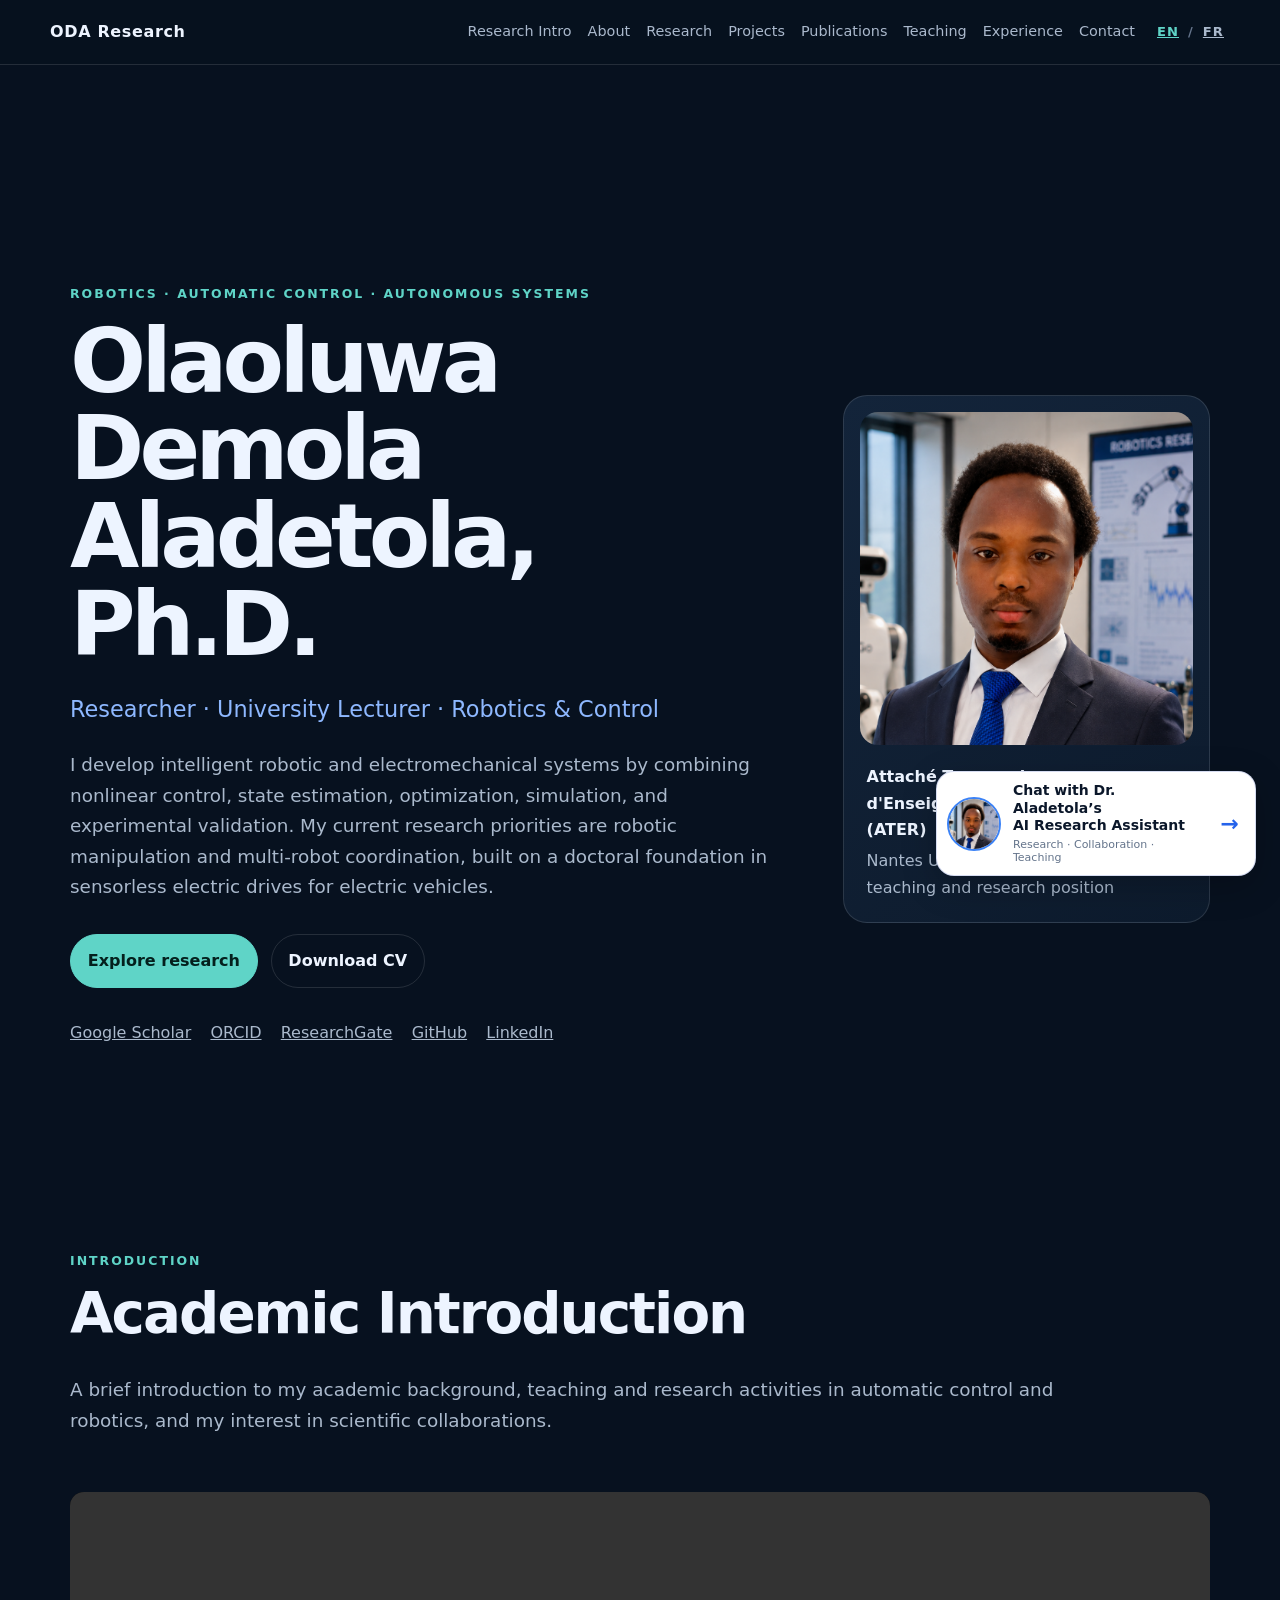
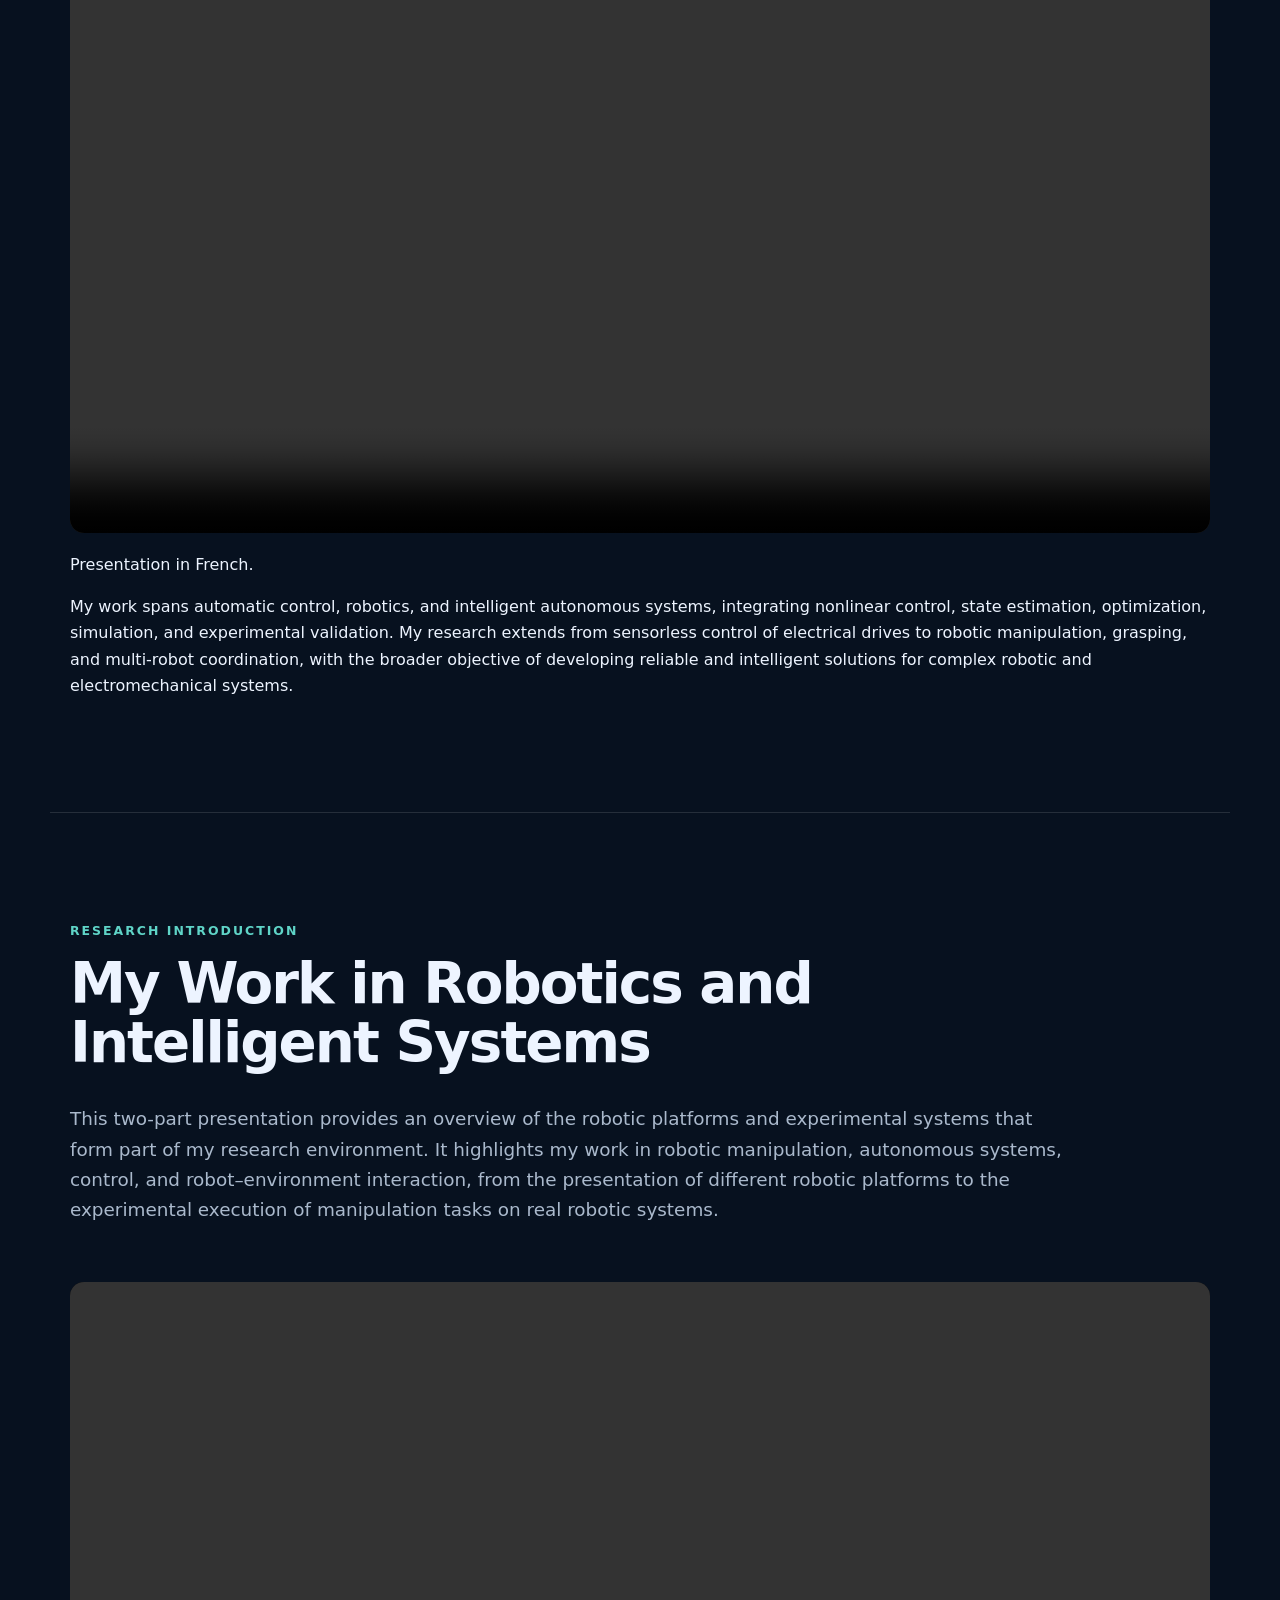
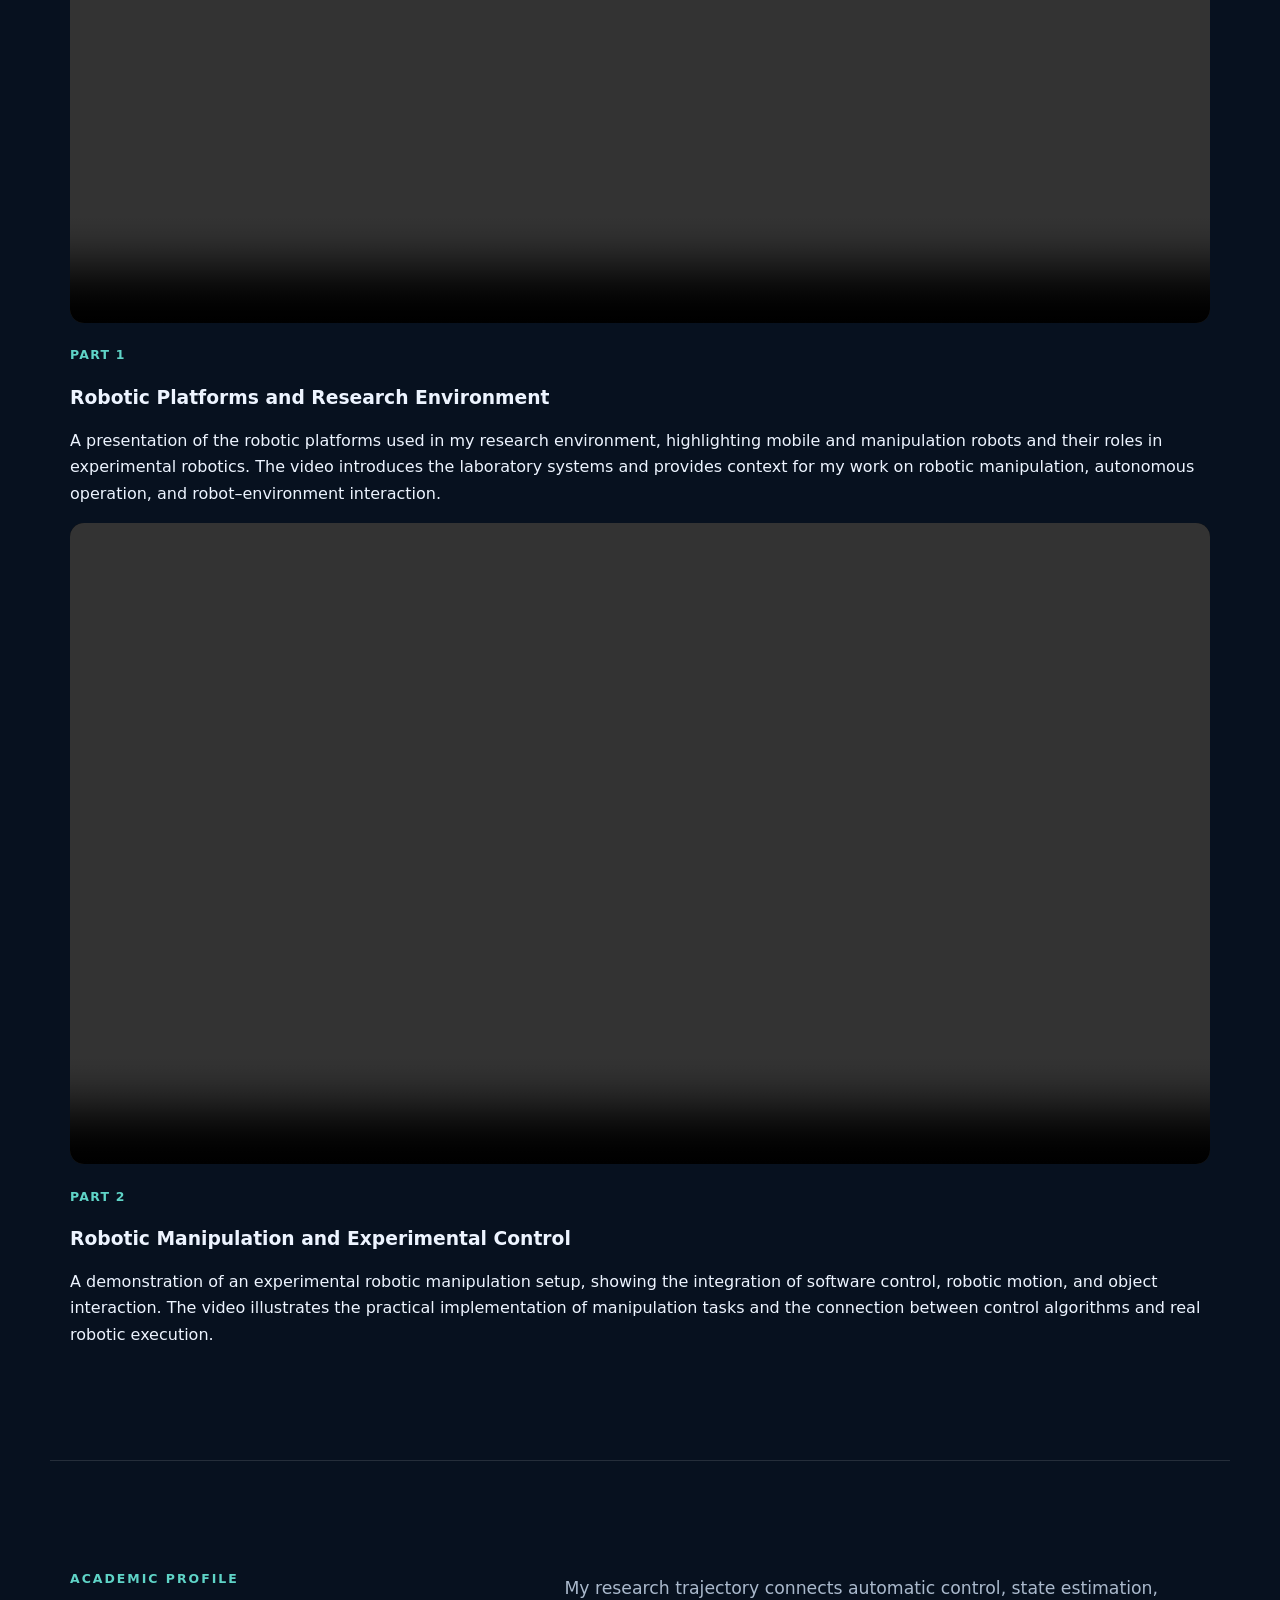
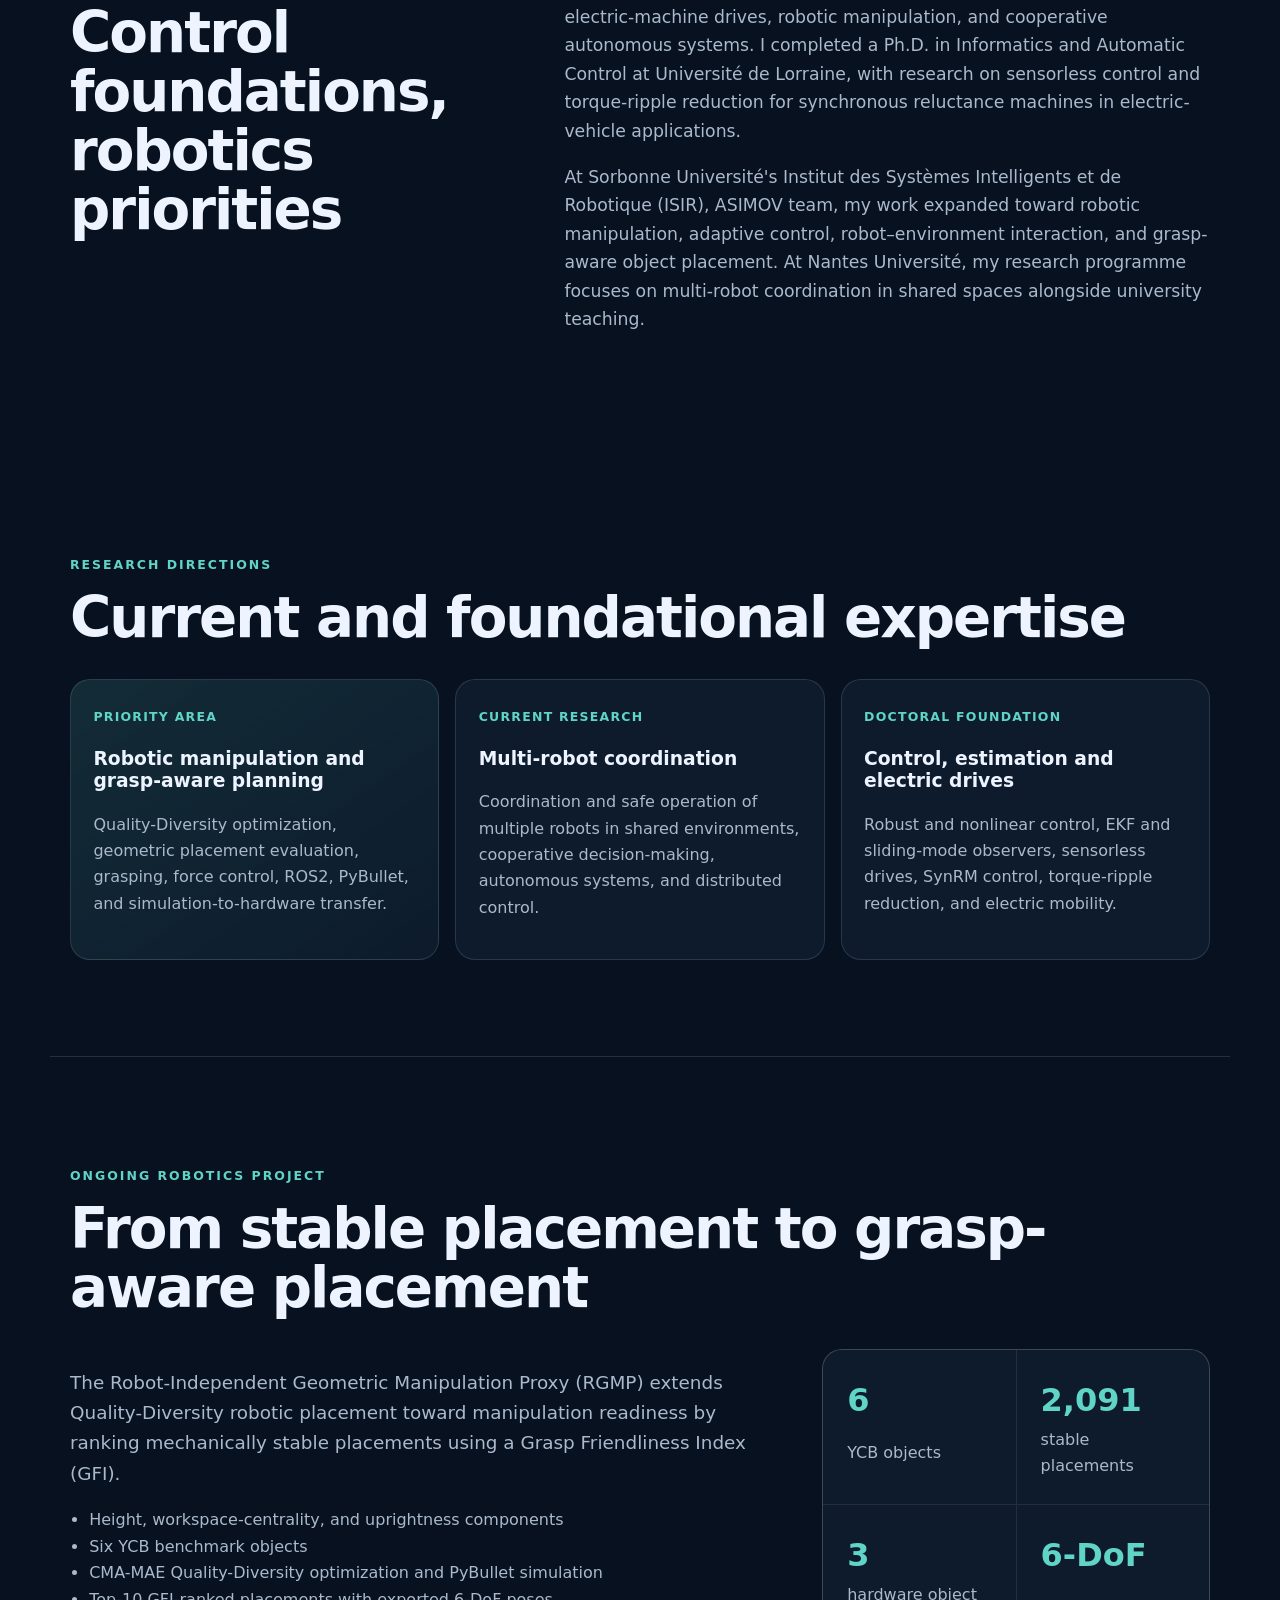
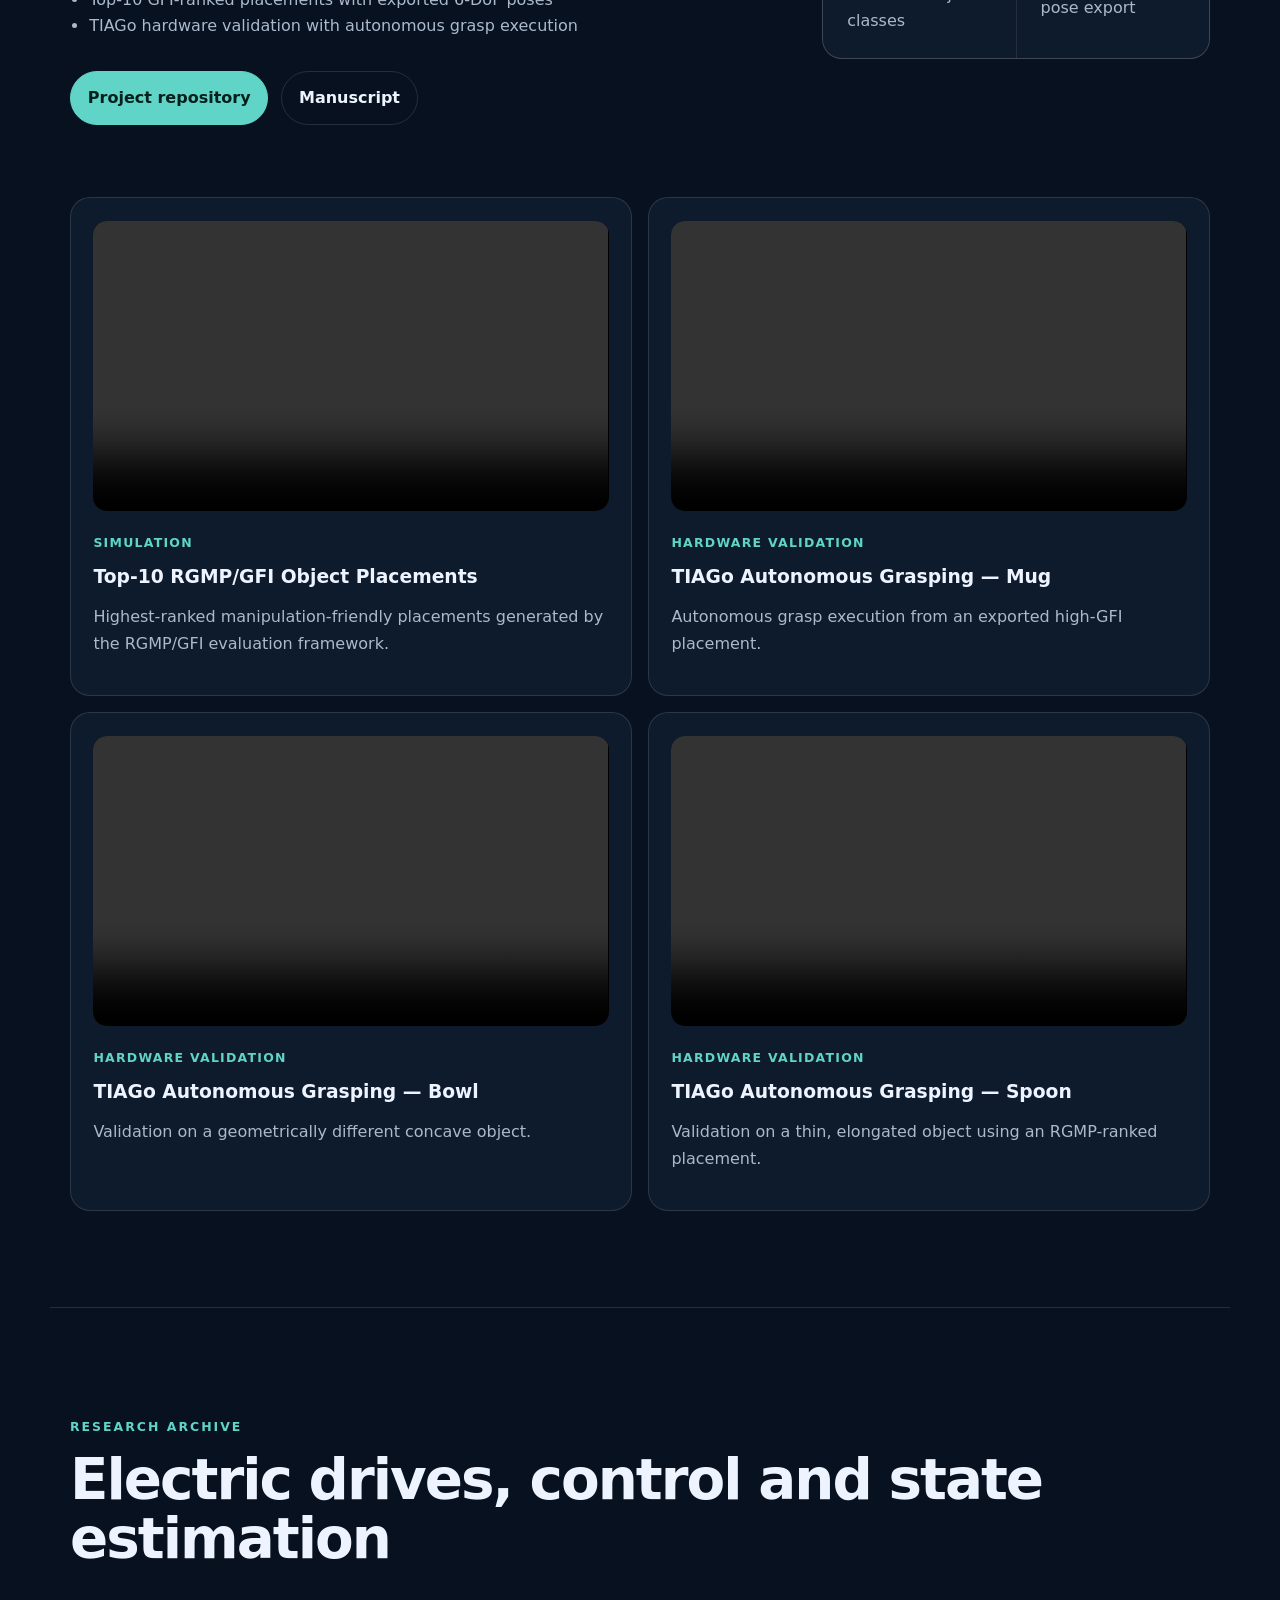
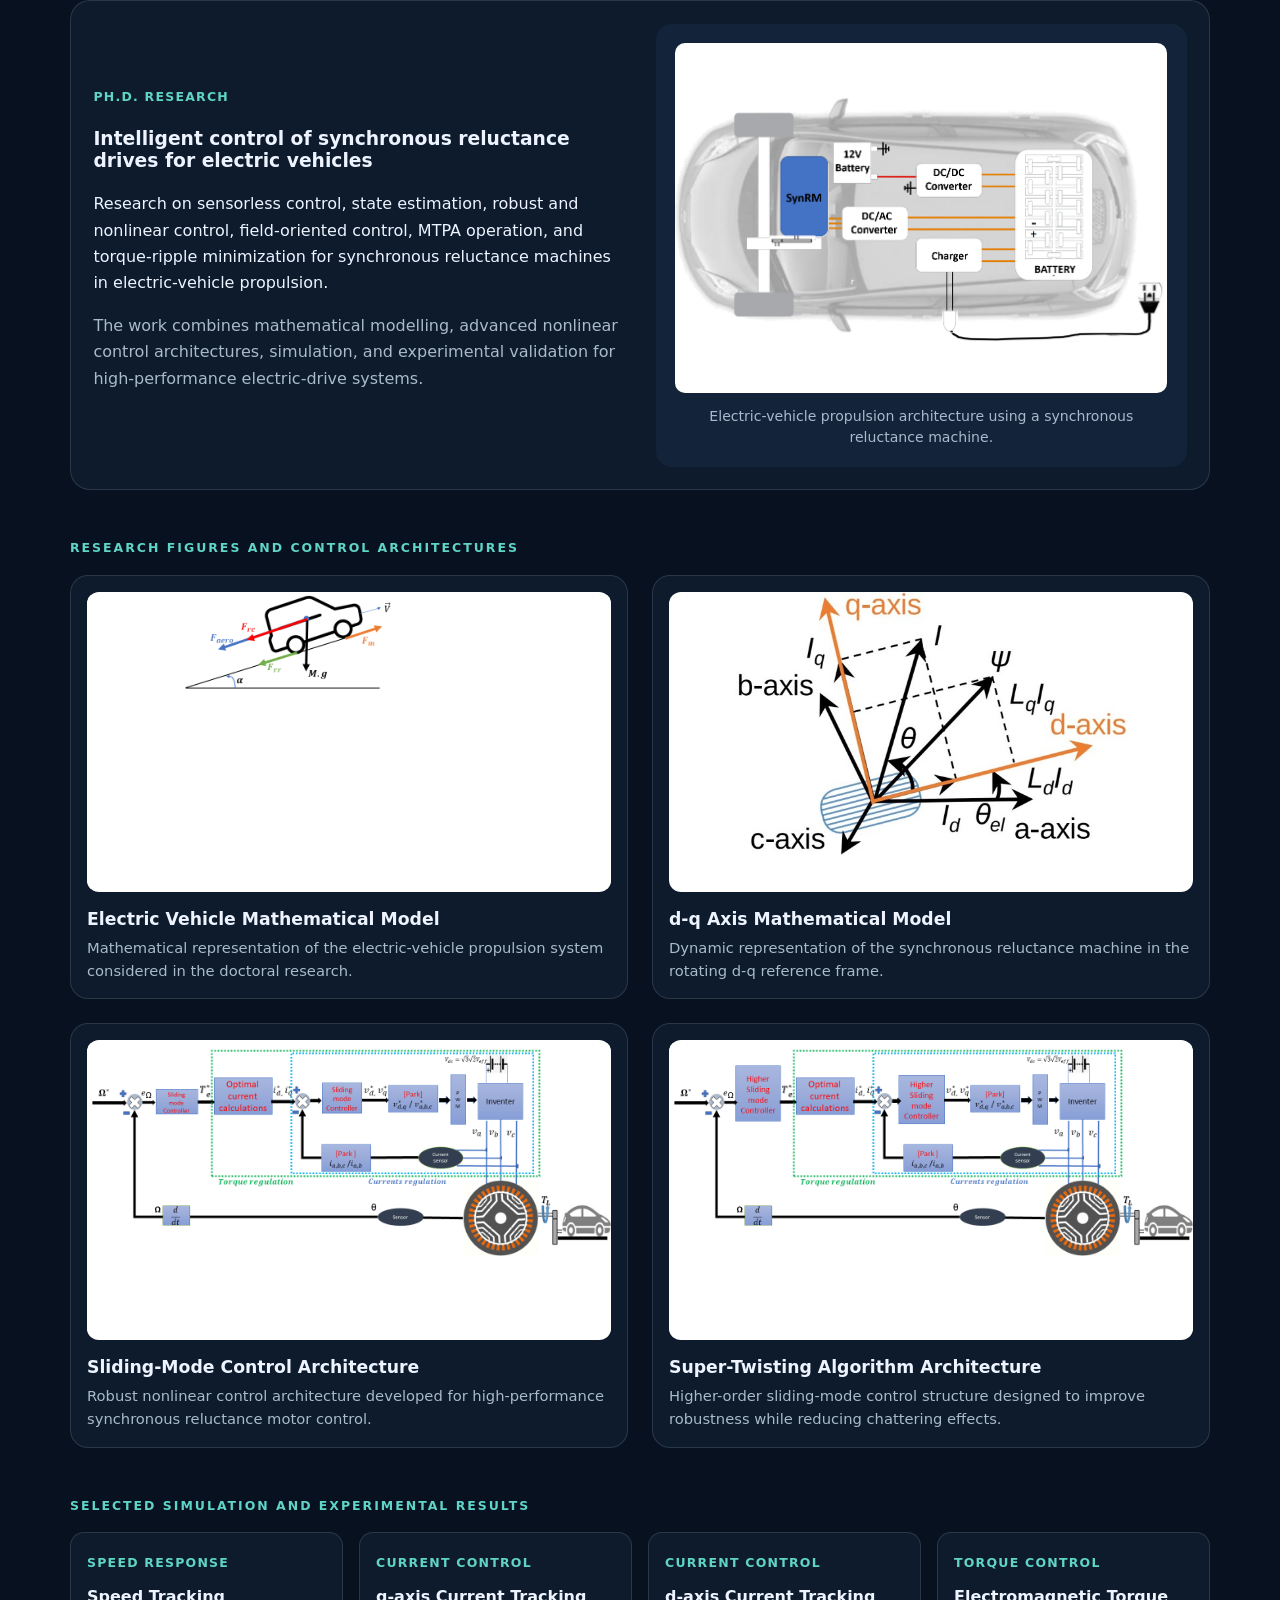
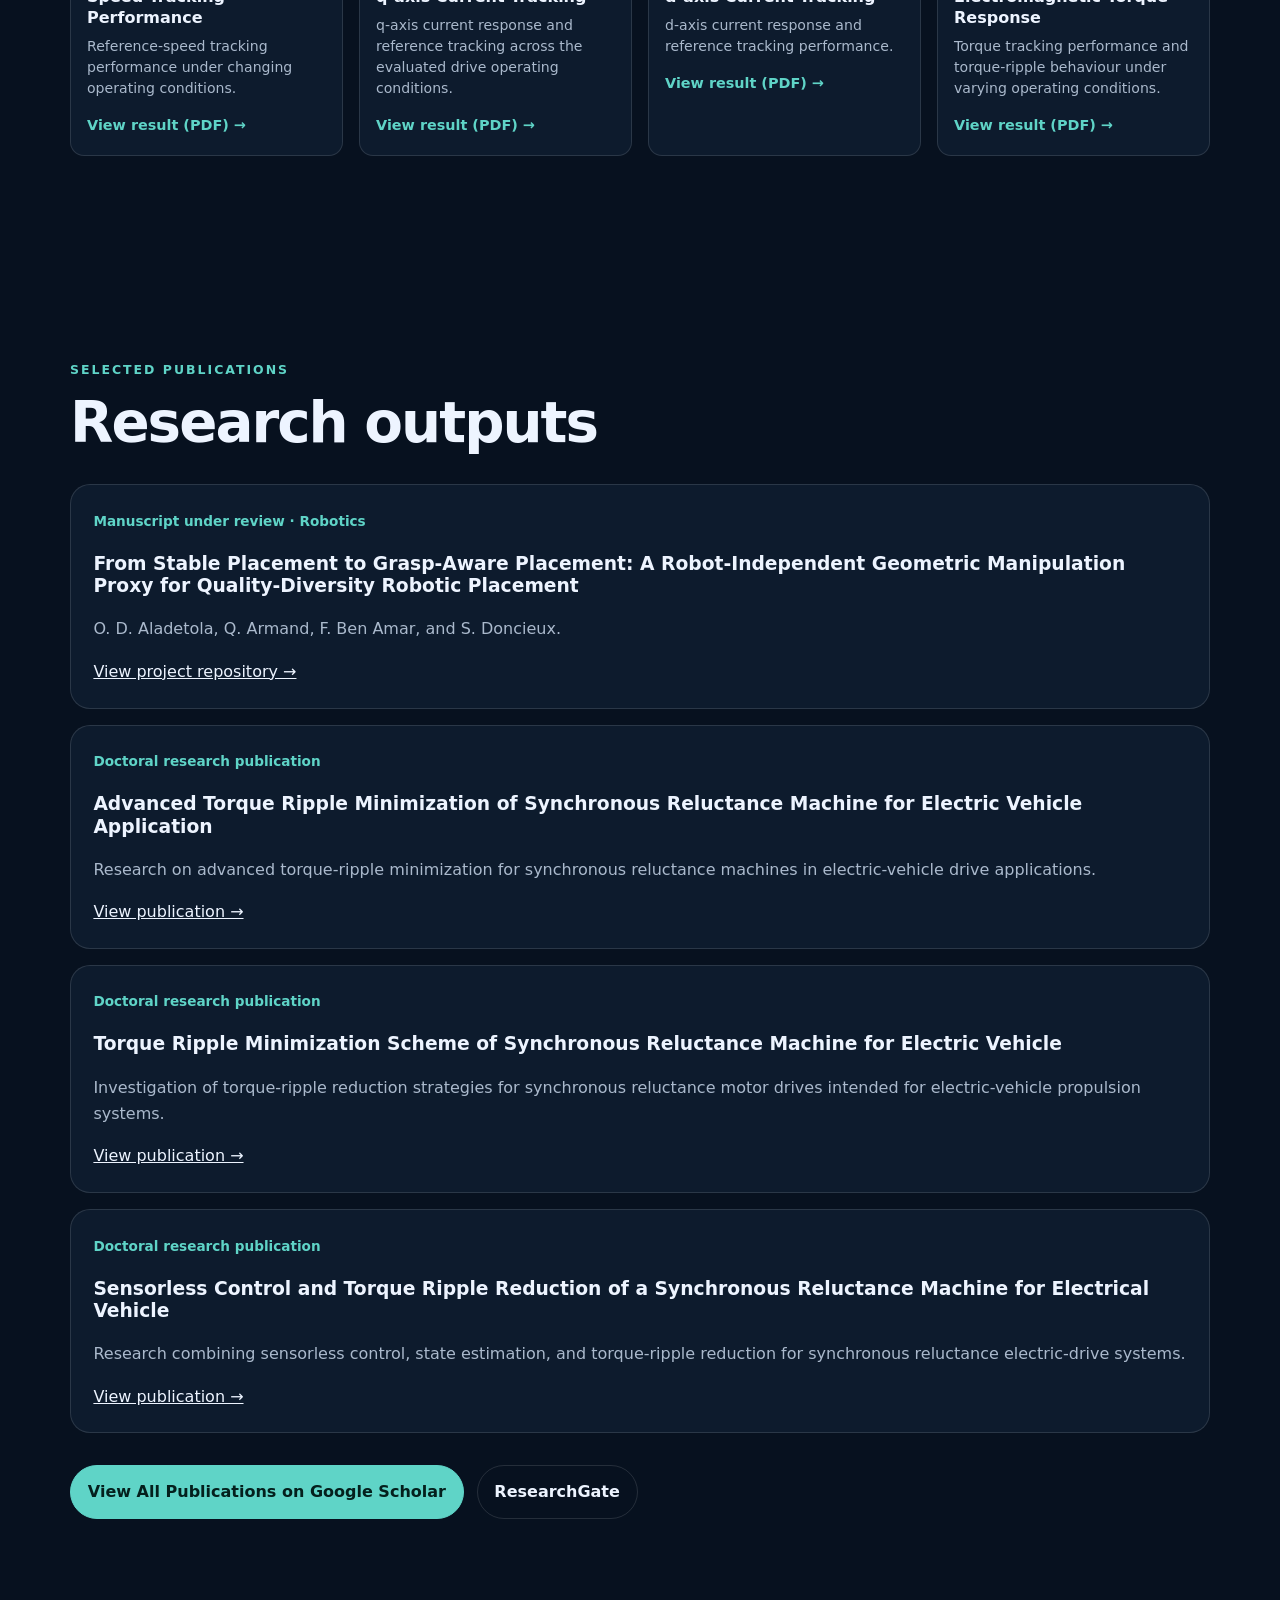
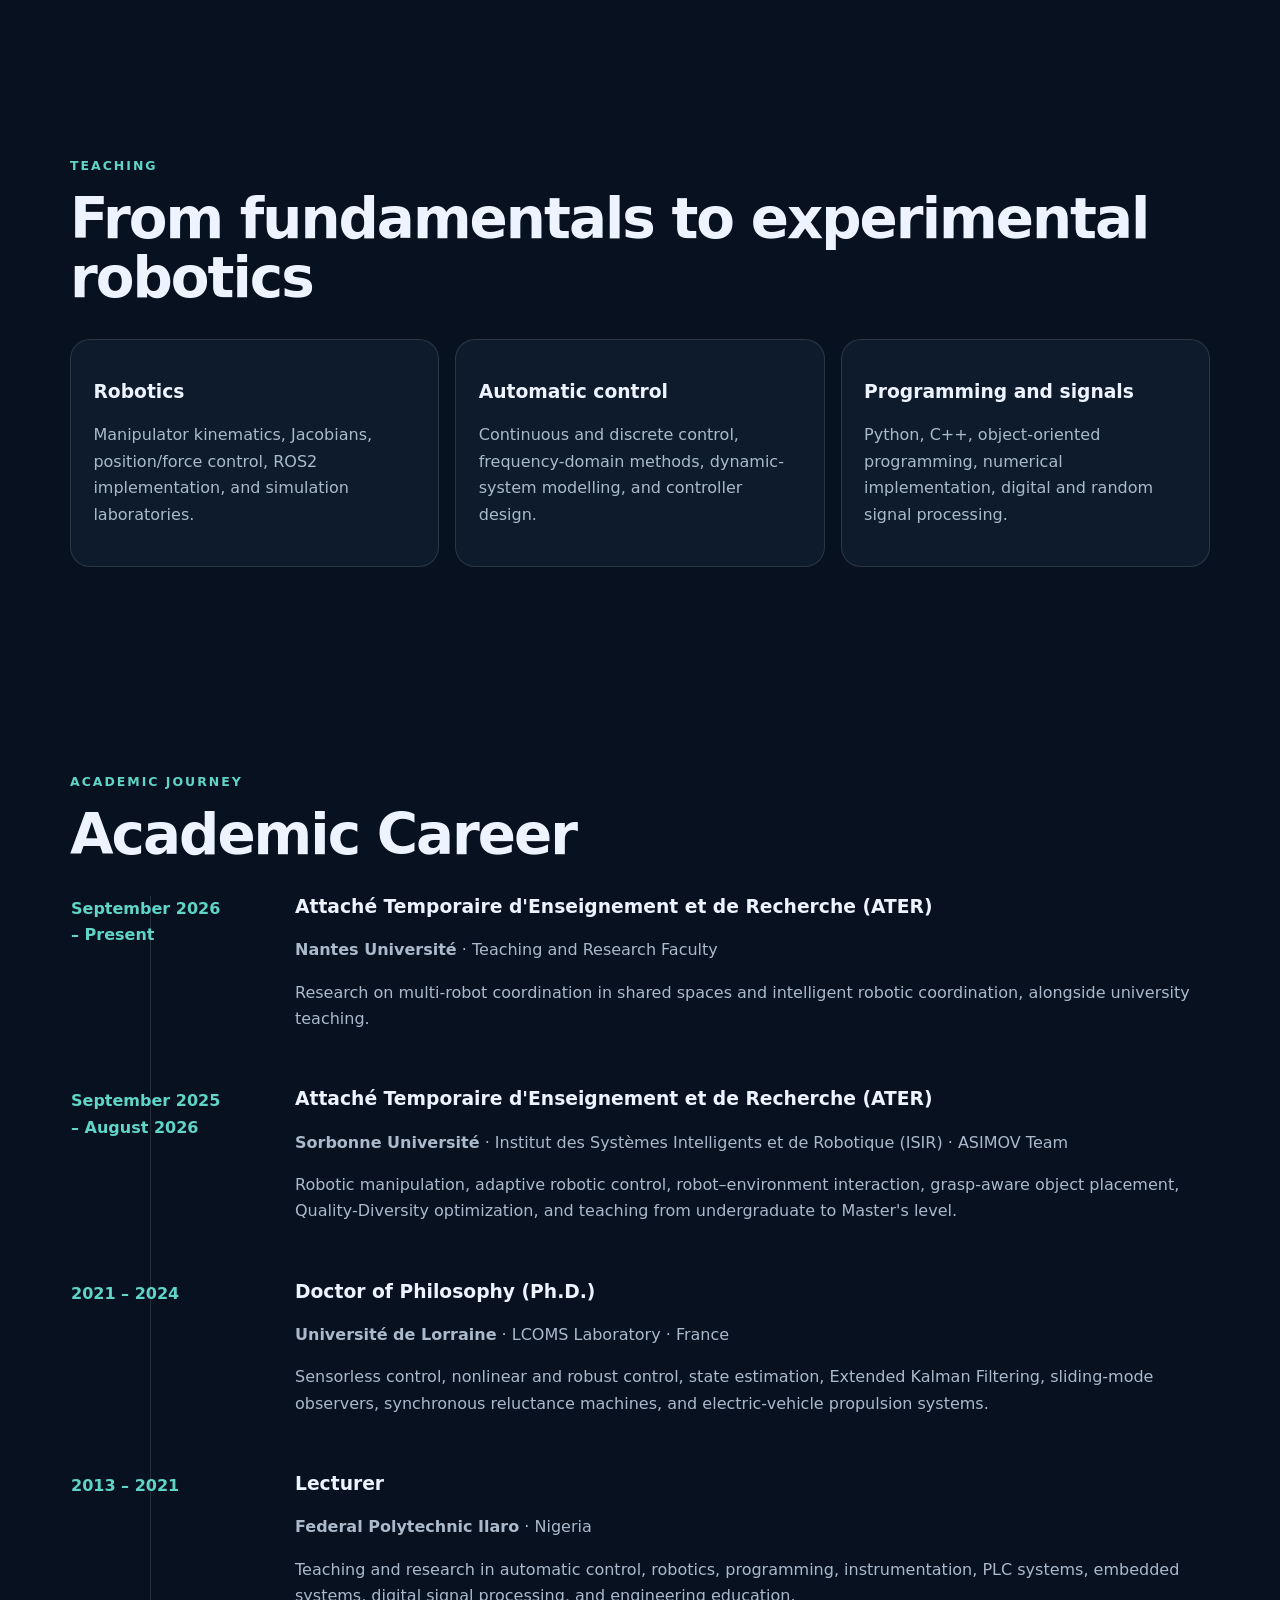
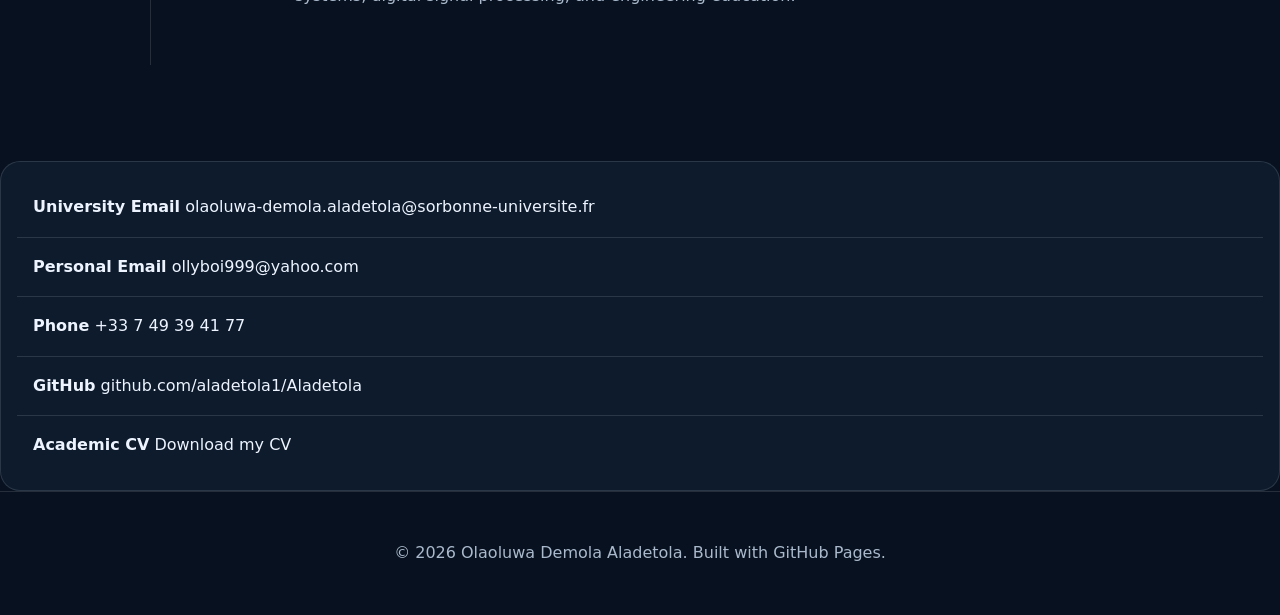
==== commit ec880618: "Add looping robotics simulation to bilingual homepage" ====
--- a/en.html
+++ b/en.html
@@ -1,882 +1,1012 @@
-<!doctype html>
-<html lang="en">
-
-<head>
-  <meta charset="utf-8">
-
-  <meta name="viewport" content="width=device-width, initial-scale=1">
-
-  <meta
-    name="description"
-    content="Academic research portfolio of Olaoluwa Demola Aladetola, Ph.D.: robotics, autonomous systems, automatic control, state estimation, and electric drives."
-  >
-
-  <title>
-    Olaoluwa Demola Aladetola, Ph.D. | Robotics & Control
-  </title>
-
-  <link rel="stylesheet" href="styles.css">
-  <script src="https://cdn.botpress.cloud/webchat/v5.0/inject.js"></script>
-  <script src="https://files.bpcontent.cloud/2026/09/05/09/20260905091832-1AUNVZLP.js" defer></script>
-</head>
-
-
-<body>
-
-<header class="site-header">
-
-  <a class="brand" href="#home">
-    ODA Research
-  </a>
-
-  <button
-    class="menu-button"
-    aria-label="Open navigation"
-    aria-expanded="false"
-  >
-    Menu
-  </button>
-
-
-  <nav class="site-nav" aria-label="Primary navigation">
-
-    <a href="#video-introduction">
-      Research Intro
-    </a>
-
-    <a href="#about">
-      About
-    </a>
-
-    <a href="#research">
-      Research
-    </a>
-
-    <a href="#projects">
-      Projects
-    </a>
-
-    <a href="#publications">
-      Publications
-    </a>
-
-    <a href="#teaching">
-      Teaching
-    </a>
-
-    <a href="#experience">
-      Experience
-    </a>
-
-    <a href="#contact">
-      Contact
-    </a>
-
-  </nav>
-
-<div class="language-switcher" aria-label="Language selection">
-
-  <a class="lang-btn active" href="./en.html" aria-current="page">
-    EN
-  </a>
-
-  <span>/</span>
-
-  <a class="lang-btn" href="./index.html">
-    FR
-  </a>
-
-</div>
-
-</header>
-
-
-<main>
-
-<section id="home" class="hero">
-
-  <div class="hero-copy">
-
-    <p class="eyebrow">
-      Robotics · Automatic Control · Autonomous Systems
-    </p>
-
-    <h1>
-      Olaoluwa Demola Aladetola, Ph.D.
-    </h1>
-
-    <p class="hero-title">
-      Researcher · University Lecturer · Robotics & Control
-    </p>
-
-<p class="hero-text">
-  I develop intelligent robotic and electromechanical systems by combining
-  nonlinear control, state estimation, optimization, simulation, and experimental
-  validation. My current research priorities are robotic manipulation and
-  multi-robot coordination, built on a doctoral foundation in sensorless electric
-  drives for electric vehicles.
-</p>
-
-<div class="actions">
-  <a class="button primary" href="#projects">
-    Explore research
-  </a>
-
-  <a class="button" href="assets/documents/Olaoluwa_Aladetola_CV.pdf">
-    Download CV
-  </a>
-</div>
-
-<div class="quick-links">
-
-  <a href="https://scholar.google.com/citations?user=yzzDsq4AAAAJ&hl=en"
-     target="_blank"
-     rel="noopener noreferrer">
-    Google Scholar
-  </a>
-
-  <a href="https://orcid.org/0000-0001-8386-9577"
-     target="_blank"
-     rel="noopener noreferrer">
-    ORCID
-  </a>
-
-  <a href="https://www.researchgate.net/profile/Olaoluwa-Aladetola-2"
-     target="_blank"
-     rel="noopener noreferrer">
-    ResearchGate
-  </a>
-
-  <a href="https://github.com/aladetola1/Aladetola/tree/code-cleaning"
-     target="_blank"
-     rel="noopener noreferrer">
-    GitHub
-  </a>
-
-  <a href="https://www.linkedin.com/in/olaoluwa-aladetola-phd-15ba80159/"
-     target="_blank"
-     rel="noopener noreferrer">
-    LinkedIn
-  </a>
-</div>
-
-</div>
-
-<div class="portrait-card">
-
-  <div class="profile-frame">
-    <img
-      src="assets/images/profile/profile.png"
-      alt="Olaoluwa Demola Aladetola"
-      onerror="this.style.display='none';this.nextElementSibling.style.display='grid'"
-    >
-
-    <div class="photo-placeholder">
-      ADD PROFILE PHOTO
-      <br>
-      <small>assets/images/profile/profile.png</small>
-    </div>
-  </div>
-
-  <div class="status-card">
-    <strong>Attaché Temporaire d'Enseignement et de Recherche (ATER)</strong>
-    <span>Nantes Université · French academic teaching and research position</span>
-  </div>
-
-</div>
-
-</section>
-
-
-<!-- =====================================================
-     PERSONAL ACADEMIC INTRODUCTION
-     ===================================================== -->
-
-<section id="academic-introduction" class="section personal-introduction">
-
-  <div class="video-intro-heading">
-
-    <p class="section-label">Introduction</p>
-
-    <h2>Academic Introduction</h2>
-
-    <p class="lead">
-      A brief introduction to my academic background, teaching and research
-      activities in automatic control and robotics, and my interest in
-      scientific collaborations.
-    </p>
-
-  </div>
-
-  <div class="video-shell">
-    <video controls preload="metadata">
-      <source
-        src="assets/videos/teaching/presentation_fr.mp4"
-        type="video/mp4">
-    </video>
-  </div>
-
- <div class="video-description">
-
-  <div class="video-description">
-
- <div class="video-description">
-
-  <p class="video-note">
-    Presentation in French.
-  </p>
-
-  <p>
-    My work spans automatic control, robotics, and intelligent autonomous systems,
-    integrating nonlinear control, state estimation, optimization, simulation,
-    and experimental validation. My research extends from sensorless control of
-    electrical drives to robotic manipulation, grasping, and multi-robot
-    coordination, with the broader objective of developing reliable and
-    intelligent solutions for complex robotic and electromechanical systems.
-  </p>
-
-</div>
-
-</section>
-
-<!-- =====================================================
-     VIDEO INTRODUCTION
-     ===================================================== -->
-
-<section id="video-introduction" class="section video-introduction">
-
-  <div class="video-intro-heading">
-
-    <p class="section-label">Research Introduction</p>
-
-    <h2>My Work in Robotics and Intelligent Systems</h2>
-
-    <p class="lead">
-      This two-part presentation provides an overview of the robotic platforms
-      and experimental systems that form part of my research environment.
-      It highlights my work in robotic manipulation, autonomous systems,
-      control, and robot–environment interaction, from the presentation of
-      different robotic platforms to the experimental execution of manipulation
-      tasks on real robotic systems.
-    </p>
-
-  </div>
-
-
-  <div class="intro-video-grid">
-
-    <!-- PART 1 -->
-    <article class="intro-video-card">
-
-      <div class="video-shell">
-        <video controls preload="metadata">
-          <source
-            src="assets/videos/teaching/robotics_presentation_part1.mp4"
-            type="video/mp4">
-        </video>
-      </div>
-
-      <span class="tag">Part 1</span>
-
-      <h3>Robotic Platforms and Research Environment</h3>
-
-      <p>
-        A presentation of the robotic platforms used in my research
-        environment, highlighting mobile and manipulation robots and their
-        roles in experimental robotics. The video introduces the laboratory
-        systems and provides context for my work on robotic manipulation,
-        autonomous operation, and robot–environment interaction.
-      </p>
-
-    </article>
-
-
-    <!-- PART 2 -->
-    <article class="intro-video-card">
-
-      <div class="video-shell">
-        <video controls preload="metadata">
-          <source
-            src="assets/videos/teaching/robotics_presentation_part2.mp4"
-            type="video/mp4">
-        </video>
-      </div>
-
-      <span class="tag">Part 2</span>
-
-      <h3>Robotic Manipulation and Experimental Control</h3>
-
-      <p>
-        A demonstration of an experimental robotic manipulation setup,
-        showing the integration of software control, robotic motion, and
-        object interaction. The video illustrates the practical implementation
-        of manipulation tasks and the connection between control algorithms
-        and real robotic execution.
-      </p>
-
-    </article>
-
-  </div>
-
-</section>
-
-<!-- =====================================================
-     ACADEMIC PROFILE
-     ===================================================== -->
-
-<section id="about" class="section split">
-
-  <div>
-    <p class="section-label">Academic profile</p>
-    <h2>Control foundations, robotics priorities</h2>
-  </div>
-
-  <div class="prose">
-    <p>
-      My research trajectory connects automatic control, state estimation,
-      electric-machine drives, robotic manipulation, and cooperative autonomous
-      systems. I completed a Ph.D. in Informatics and Automatic Control at
-      Université de Lorraine, with research on sensorless control and
-      torque-ripple reduction for synchronous reluctance machines in
-      electric-vehicle applications.
-    </p>
-
-    <p>
-      At Sorbonne Université's Institut des Systèmes Intelligents et de Robotique
-      (ISIR), ASIMOV team, my work expanded toward robotic manipulation,
-      adaptive control, robot–environment interaction, and grasp-aware object
-      placement. At Nantes Université, my research programme focuses on
-      multi-robot coordination in shared spaces alongside university teaching.
-    </p>
-  </div>
-
-</section>
-
-<section id="research" class="section">
-  <p class="section-label">Research directions</p><h2>Current and foundational expertise</h2>
-  <div class="cards three">
-    <article class="card featured-card"><span class="tag">Priority area</span><h3>Robotic manipulation and grasp-aware planning</h3><p>Quality-Diversity optimization, geometric placement evaluation, grasping, force control, ROS2, PyBullet, and simulation-to-hardware transfer.</p></article>
-    <article class="card"><span class="tag">Current research</span><h3>Multi-robot coordination</h3><p>Coordination and safe operation of multiple robots in shared environments, cooperative decision-making, autonomous systems, and distributed control.</p></article>
-    <article class="card"><span class="tag">Doctoral foundation</span><h3>Control, estimation and electric drives</h3><p>Robust and nonlinear control, EKF and sliding-mode observers, sensorless drives, SynRM control, torque-ripple reduction, and electric mobility.</p></article>
-  </div>
-</section>
-<section id="projects" class="section project-section">
-  <p class="section-label">Ongoing robotics project</p><h2>From stable placement to grasp-aware placement</h2>
-  <div class="project-grid"><div><p class="lead">The Robot-Independent Geometric Manipulation Proxy (RGMP) extends Quality-Diversity robotic placement toward manipulation readiness by ranking mechanically stable placements using a Grasp Friendliness Index (GFI).</p><ul class="compact-list"><li>Height, workspace-centrality, and uprightness components</li><li>Six YCB benchmark objects</li><li>CMA-MAE Quality-Diversity optimization and PyBullet simulation</li><li>Top-10 GFI-ranked placements with exported 6-DoF poses</li><li>TIAGo hardware validation with autonomous grasp execution</li></ul><div class="actions"><a class="button primary" href="https://github.com/aladetola1/Aladetola">Project repository</a><a class="button" href="#publications">Manuscript</a></div></div>
-  <div class="metric-panel"><div><strong>6</strong><span>YCB objects</span></div><div><strong>2,091</strong><span>stable placements</span></div><div><strong>3</strong><span>hardware object classes</span></div><div><strong>6-DoF</strong><span>pose export</span></div></div></div>
-  <div class="video-grid">
-<article class="video-card">
-  <div class="video-shell">
-    <video controls preload="metadata">
-      <source src="assets/videos/rgmp/rgmp_top10_simulation.mp4" type="video/mp4">
-    </video>
-    <div class="video-placeholder">
-      ADD TOP-10 RGMP VIDEO<br>
-      <small>rgmp_top10_simulation.mp4</small>
-    </div>
-  </div>
-  <span class="tag">Simulation</span>
-  <h3>Top-10 RGMP/GFI Object Placements</h3>
-  <p>Highest-ranked manipulation-friendly placements generated by the RGMP/GFI evaluation framework.</p>
-</article>
-
-<article class="video-card">
-  <div class="video-shell">
-    <video controls preload="metadata">
-      <source src="assets/videos/rgmp/tiago_mug_grasp.mp4" type="video/mp4">
-    </video>
-    <div class="video-placeholder">
-      ADD MUG VIDEO<br>
-      <small>tiago_mug_grasp.mp4</small>
-    </div>
-  </div>
-  <span class="tag">Hardware validation</span>
-  <h3>TIAGo Autonomous Grasping — Mug</h3>
-  <p>Autonomous grasp execution from an exported high-GFI placement.</p>
-</article>
-
-<article class="video-card">
-  <div class="video-shell">
-    <video controls preload="metadata">
-      <source src="assets/videos/rgmp/tiago_bowl_grasp.mp4" type="video/mp4">
-    </video>
-    <div class="video-placeholder">
-      ADD BOWL VIDEO<br>
-      <small>tiago_bowl_grasp.mp4</small>
-    </div>
-  </div>
-  <span class="tag">Hardware validation</span>
-  <h3>TIAGo Autonomous Grasping — Bowl</h3>
-  <p>Validation on a geometrically different concave object.</p>
-</article>
-
-<article class="video-card">
-  <div class="video-shell">
-    <video controls preload="metadata">
-      <source src="assets/videos/rgmp/tiago_spoon_grasp.mp4" type="video/mp4">
-    </video>
-    <div class="video-placeholder">
-      ADD SPOON VIDEO<br>
-      <small>tiago_spoon_grasp.mp4</small>
-    </div>
-  </div>
-  <span class="tag">Hardware validation</span>
-  <h3>TIAGo Autonomous Grasping — Spoon</h3>
-  <p>Validation on a thin, elongated object using an RGMP-ranked placement.</p>
-</article>   
-  </div>
-</section>
-
-
-<section class="section" id="electric-drives">
-
-  <p class="section-label">Research archive</p>
-  <h2>Electric drives, control and state estimation</h2>
-
-  <!-- =====================================================
-       Ph.D. RESEARCH SUMMARY
-       ===================================================== -->
-
-  <article class="wide-project electric-summary">
-
-    <div>
-      <span class="tag">Ph.D. research</span>
-
-      <h3>
-        Intelligent control of synchronous reluctance drives
-        for electric vehicles
-      </h3>
-
-      <p>
-        Research on sensorless control, state estimation, robust and nonlinear
-        control, field-oriented control, MTPA operation, and torque-ripple
-        minimization for synchronous reluctance machines in electric-vehicle
-        propulsion.
-      </p>
-
-      <p class="muted">
-        The work combines mathematical modelling, advanced nonlinear control
-        architectures, simulation, and experimental validation for
-        high-performance electric-drive systems.
-      </p>
-    </div>
-
-    <div class="featured-research-image">
-
-      <div class="research-image-frame">
-        <img
-          src="assets/images/electric-drives/Electric vehicle_image.png"
-          alt="Electric vehicle architecture using a synchronous reluctance machine">
-      </div>
-
-      <p class="figure-caption">
-        Electric-vehicle propulsion architecture using a synchronous
-        reluctance machine.
-      </p>
-
-    </div>
-
-  </article>
-
-
-  <!-- =====================================================
-       RESEARCH FIGURES
-       ===================================================== -->
-
-  <div class="electric-figures-section">
-
-    <p class="section-label research-subheading">
-      Research figures and control architectures
-    </p>
-
-    <div class="electric-figure-grid">
-
-
-      <!-- Electric Vehicle Mathematical Model -->
-
-      <article class="electric-figure-card">
-
-        <div class="research-image-frame">
-          <img
-            src="assets/images/electric-drives/EV figure_mathematical.png"
-            alt="Electric vehicle mathematical model">
-        </div>
-
-        <h3>Electric Vehicle Mathematical Model</h3>
-
-        <p>
-          Mathematical representation of the electric-vehicle propulsion
-          system considered in the doctoral research.
-        </p>
-
-      </article>
-
-
-      <!-- d-q Mathematical Model -->
-
-      <article class="electric-figure-card">
-
-        <div class="research-image-frame">
-          <img
-            src="assets/images/electric-drives/D_Q Axis_mathematical figure.jpg"
-            alt="D-Q axis mathematical model of synchronous reluctance machine">
-        </div>
-
-        <h3>d-q Axis Mathematical Model</h3>
-
-        <p>
-          Dynamic representation of the synchronous reluctance machine
-          in the rotating d-q reference frame.
-        </p>
-
-      </article>
-
-
-      <!-- Sliding-Mode Control -->
-
-      <article class="electric-figure-card">
-
-        <div class="research-image-frame">
-          <img
-            src="assets/images/electric-drives/SMC_Architecture.png"
-            alt="Sliding-mode control architecture">
-        </div>
-
-        <h3>Sliding-Mode Control Architecture</h3>
-
-        <p>
-          Robust nonlinear control architecture developed for
-          high-performance synchronous reluctance motor control.
-        </p>
-
-      </article>
-
-
-      <!-- Super-Twisting Algorithm -->
-
-      <article class="electric-figure-card">
-
-        <div class="research-image-frame">
-          <img
-            src="assets/images/electric-drives/STA_Architecture.png"
-            alt="Super-twisting algorithm control architecture">
-        </div>
-
-        <h3>Super-Twisting Algorithm Architecture</h3>
-
-        <p>
-          Higher-order sliding-mode control structure designed to improve
-          robustness while reducing chattering effects.
-        </p>
-
-      </article>
-
-    </div>
-
-  </div>
-
-
-  <!-- =====================================================
-       SELECTED PDF RESULTS
-       ===================================================== -->
-
-  <div class="electric-results-section">
-
-    <p class="section-label research-subheading">
-      Selected simulation and experimental results
-    </p>
-
-    <div class="electric-results-grid">
-
-
-      <!-- Speed -->
-
-      <article class="result-card">
-
-        <span class="tag">Speed response</span>
-
-        <h3>Speed Tracking Performance</h3>
-
-        <p>
-          Reference-speed tracking performance under changing operating
-          conditions.
-        </p>
-
-        <a
-          href="assets/documents/electric-drives/speed_tracking_results.pdf"
-          target="_blank"
-          rel="noopener noreferrer">
-          View result (PDF) →
-        </a>
-
-      </article>
-
-
-      <!-- q-axis Current -->
-
-      <article class="result-card">
-
-        <span class="tag">Current control</span>
-
-        <h3>q-axis Current Tracking</h3>
-
-        <p>
-          q-axis current response and reference tracking across the
-          evaluated drive operating conditions.
-        </p>
-
-        <a
-          href="assets/documents/electric-drives/iq_current_tracking.pdf"
-          target="_blank"
-          rel="noopener noreferrer">
-          View result (PDF) →
-        </a>
-
-      </article>
-
-
-      <!-- d-axis Current -->
-
-      <article class="result-card">
-
-        <span class="tag">Current control</span>
-
-        <h3>d-axis Current Tracking</h3>
-
-        <p>
-          d-axis current response and reference tracking performance.
-        </p>
-
-        <a
-          href="assets/documents/electric-drives/id_current_tracking.pdf"
-          target="_blank"
-          rel="noopener noreferrer">
-          View result (PDF) →
-        </a>
-
-      </article>
-
-
-      <!-- Torque -->
-
-      <article class="result-card">
-
-        <span class="tag">Torque control</span>
-
-        <h3>Electromagnetic Torque Response</h3>
-
-        <p>
-          Torque tracking performance and torque-ripple behaviour under
-          varying operating conditions.
-        </p>
-
-        <a
-          href="assets/documents/electric-drives/torque_response_results.pdf"
-          target="_blank"
-          rel="noopener noreferrer">
-          View result (PDF) →
-        </a>
-
-      </article>
-
-    </div>
-
-  </div>
-
-</section>
-
-
-
-
-<section id="publications" class="section">
-
-  <p class="section-label">Selected publications</p>
-  <h2>Research outputs</h2>
-
-  <div class="publication-list">
-
-    <article>
-      <span>Manuscript under review · Robotics</span>
-
-      <h3>
-        From Stable Placement to Grasp-Aware Placement:
-        A Robot-Independent Geometric Manipulation Proxy
-        for Quality-Diversity Robotic Placement
-      </h3>
-
-      <p>
-        O. D. Aladetola, Q. Armand, F. Ben Amar, and S. Doncieux.
-      </p>
-
-      <a href="https://github.com/aladetola1/Aladetola/tree/code-cleaning"
-         target="_blank"
-         rel="noopener noreferrer">
-        View project repository →
-      </a>
-    </article>
-
-
-    <article>
-      <span>Doctoral research publication</span>
-
-      <h3>
-        Advanced Torque Ripple Minimization of Synchronous
-        Reluctance Machine for Electric Vehicle Application
-      </h3>
-
-      <p>
-        Research on advanced torque-ripple minimization for synchronous
-        reluctance machines in electric-vehicle drive applications.
-      </p>
-
-      <a href="https://scholar.google.com/citations?view_op=view_citation&hl=en&user=yzzDsq4AAAAJ&citation_for_view=yzzDsq4AAAAJ:9yKSN-GCB0IC"
-         target="_blank"
-         rel="noopener noreferrer">
-        View publication →
-      </a>
-    </article>
-
-
-    <article>
-      <span>Doctoral research publication</span>
-
-      <h3>
-        Torque Ripple Minimization Scheme of Synchronous
-        Reluctance Machine for Electric Vehicle
-      </h3>
-
-      <p>
-        Investigation of torque-ripple reduction strategies for synchronous
-        reluctance motor drives intended for electric-vehicle propulsion systems.
-      </p>
-
-      <a href="https://scholar.google.com/citations?view_op=view_citation&hl=en&user=yzzDsq4AAAAJ&citation_for_view=yzzDsq4AAAAJ:qjMakFHDy7sC"
-         target="_blank"
-         rel="noopener noreferrer">
-        View publication →
-      </a>
-    </article>
-
-
-    <article>
-      <span>Doctoral research publication</span>
-
-      <h3>
-        Sensorless Control and Torque Ripple Reduction of a
-        Synchronous Reluctance Machine for Electrical Vehicle
-      </h3>
-
-      <p>
-        Research combining sensorless control, state estimation,
-        and torque-ripple reduction for synchronous reluctance
-        electric-drive systems.
-      </p>
-
-      <a href="https://scholar.google.com/citations?view_op=view_citation&hl=en&user=yzzDsq4AAAAJ&citation_for_view=yzzDsq4AAAAJ:zYLM7Y9cAGgC"
-         target="_blank"
-         rel="noopener noreferrer">
-        View publication →
-      </a>
-    </article>
-
-  </div>
-
-  <div class="actions">
-
-    <a class="button primary"
-       href="https://scholar.google.com/citations?user=yzzDsq4AAAAJ&hl=en"
-       target="_blank"
-       rel="noopener noreferrer">
-      View All Publications on Google Scholar
-    </a>
-
-    <a class="button"
-       href="https://www.researchgate.net/profile/Olaoluwa-Aladetola-2"
-       target="_blank"
-       rel="noopener noreferrer">
-      ResearchGate
-    </a>
-
-  </div>
-
-</section>
-
-<section id="teaching" class="section">
-  <p class="section-label">Teaching</p><h2>From fundamentals to experimental robotics</h2>
-  <div class="cards three"><article class="card"><h3>Robotics</h3><p>Manipulator kinematics, Jacobians, position/force control, ROS2 implementation, and simulation laboratories.</p></article><article class="card"><h3>Automatic control</h3><p>Continuous and discrete control, frequency-domain methods, dynamic-system modelling, and controller design.</p></article><article class="card"><h3>Programming and signals</h3><p>Python, C++, object-oriented programming, numerical implementation, digital and random signal processing.</p></article></div>
-</section>
-<section id="experience" class="section">
-  <p class="section-label">Academic journey</p><h2>Academic Career</h2>
-  <div class="timeline">
-    <article><span>September 2026<br>– Present</span><div><h3>Attaché Temporaire d'Enseignement et de Recherche (ATER)</h3><p><strong>Nantes Université</strong> · Teaching and Research Faculty</p><p>Research on multi-robot coordination in shared spaces and intelligent robotic coordination, alongside university teaching.</p></div></article>
-    <article><span>September 2025<br>– August 2026</span><div><h3>Attaché Temporaire d'Enseignement et de Recherche (ATER)</h3><p><strong>Sorbonne Université</strong> · Institut des Systèmes Intelligents et de Robotique (ISIR) · ASIMOV Team</p><p>Robotic manipulation, adaptive robotic control, robot–environment interaction, grasp-aware object placement, Quality-Diversity optimization, and teaching from undergraduate to Master's level.</p></div></article>
-    <article><span>2021 – 2024</span><div><h3>Doctor of Philosophy (Ph.D.)</h3><p><strong>Université de Lorraine</strong> · LCOMS Laboratory · France</p><p>Sensorless control, nonlinear and robust control, state estimation, Extended Kalman Filtering, sliding-mode observers, synchronous reluctance machines, and electric-vehicle propulsion systems.</p></div></article>
-    <article><span>2013 – 2021</span><div><h3>Lecturer</h3><p><strong>Federal Polytechnic Ilaro</strong> · Nigeria</p><p>Teaching and research in automatic control, robotics, programming, instrumentation, PLC systems, embedded systems, digital signal processing, and engineering education.</p></div></article>
-  </div>
-</section>
-<div class="contact-card">
-
-  <a href="mailto:olaoluwa-demola.aladetola@sorbonne-universite.fr">
-    <strong>University Email</strong>
-    <span>olaoluwa-demola.aladetola@sorbonne-universite.fr</span>
-  </a>
-
-  <a href="mailto:ollyboi999@yahoo.com">
-    <strong>Personal Email</strong>
-    <span>ollyboi999@yahoo.com</span>
-  </a>
-
-  <a href="tel:+33749394177">
-    <strong>Phone</strong>
-    <span>+33 7 49 39 41 77</span>
-  </a>
-
-  <a
-    href="https://github.com/aladetola1/Aladetola/tree/code-cleaning"
-    target="_blank"
-    rel="noopener noreferrer"
-  >
-    <strong>GitHub</strong>
-    <span>github.com/aladetola1/Aladetola</span>
-  </a>
-
-  <a href="assets/documents/Olaoluwa_Aladetola_CV.pdf">
-    <strong>Academic CV</strong>
-    <span>Download my CV</span>
-  </a>
-
-</div>
-</main>
-<footer><p>© <span id="year"></span> Olaoluwa Demola Aladetola. Built with GitHub Pages.</p></footer>
-<!-- ODA AI Research Assistant Launcher -->
-<button id="oda-ai-launcher" class="oda-ai-launcher" type="button">
-  <img
-    src="assets/images/profile/profile.png"
-    alt="Dr. Olaoluwa Aladetola"
-    class="oda-ai-avatar"
-  >
-
-  <span class="oda-ai-launcher-text">
- <strong>
-  Chat with Dr. Aladetola’s<br>
-  AI Research Assistant
-</strong>
- <small>Research · Collaboration · Teaching</small>
-  </span>
-
-  <span class="oda-ai-arrow" aria-hidden="true">→</span>
-</button>
-<script src="script.js"></script>
-
-<script>
-  window.botpress.on('webchat:initialized', async () => {
-    await window.botpress.updateUser({
-      data: {
-        websiteLanguage: 'en'
-      }
-    });
-  });
-</script>
-
-</body>
-</html>
+<!doctype html>
+<html lang="en">
+
+<head>
+  <meta charset="utf-8">
+
+  <meta name="viewport" content="width=device-width, initial-scale=1">
+
+  <meta
+    name="description"
+    content="Academic research portfolio of Olaoluwa Demola Aladetola, Ph.D.: robotics, autonomous systems, automatic control, state estimation, and electric drives."
+  >
+
+  <title>
+    Olaoluwa Demola Aladetola, Ph.D. | Robotics & Control
+  </title>
+
+  <link rel="stylesheet" href="styles.css">
+  <script src="https://cdn.botpress.cloud/webchat/v5.0/inject.js"></script>
+  <script src="https://files.bpcontent.cloud/2026/09/05/09/20260905091832-1AUNVZLP.js" defer></script>
+</head>
+
+
+<body>
+
+<header class="site-header">
+
+  <a class="brand" href="#home">
+    ODA Research
+  </a>
+
+  <button
+    class="menu-button"
+    aria-label="Open navigation"
+    aria-expanded="false"
+  >
+    Menu
+  </button>
+
+
+  <nav class="site-nav" aria-label="Primary navigation">
+
+    <a href="#video-introduction">
+      Research Intro
+    </a>
+
+    <a href="#about">
+      About
+    </a>
+
+    <a href="#research">
+      Research
+    </a>
+
+    <a href="#projects">
+      Projects
+    </a>
+
+    <a href="#publications">
+      Publications
+    </a>
+
+    <a href="#teaching">
+      Teaching
+    </a>
+
+    <a href="#experience">
+      Experience
+    </a>
+
+    <a href="#contact">
+      Contact
+    </a>
+
+  </nav>
+
+<div class="language-switcher" aria-label="Language selection">
+
+  <a class="lang-btn active" href="./en.html" aria-current="page">
+    EN
+  </a>
+
+  <span>/</span>
+
+  <a class="lang-btn" href="./index.html">
+    FR
+  </a>
+
+</div>
+
+</header>
+
+
+<main>
+
+<!-- =====================================================
+     ROBOTICS WELCOME STRIP
+     Approach → Grasp/Lift → Place/Release
+     ===================================================== -->
+
+<div
+  id="robotics-welcome-strip"
+  style="
+    display: flex !important;
+    justify-content: center !important;
+    align-items: center !important;
+    gap: 12px !important;
+    width: 100% !important;
+    margin: 14px auto 10px !important;
+    padding: 0 !important;
+  "
+>
+
+  <!-- 1. APPROACH -->
+  <video
+    id="robot-demo-1"
+    autoplay
+    muted
+    loop
+    playsinline
+    preload="auto"
+    aria-label="Robot approaching an object"
+    style="
+      display: block !important;
+      width: 155px !important;
+      min-width: 155px !important;
+      max-width: 155px !important;
+      height: 87px !important;
+      min-height: 87px !important;
+      max-height: 87px !important;
+      object-fit: cover !important;
+      border-radius: 8px !important;
+    "
+  >
+    <source
+      src="assets/videos/rgmp/rgmp_mug_grasp_web.mp4"
+      type="video/mp4"
+    >
+  </video>
+
+
+  <!-- 2. GRASP / LIFT -->
+  <video
+    id="robot-demo-2"
+    autoplay
+    muted
+    loop
+    playsinline
+    preload="auto"
+    aria-label="Robot grasping and lifting an object"
+    style="
+      display: block !important;
+      width: 155px !important;
+      min-width: 155px !important;
+      max-width: 155px !important;
+      height: 87px !important;
+      min-height: 87px !important;
+      max-height: 87px !important;
+      object-fit: cover !important;
+      border-radius: 8px !important;
+    "
+  >
+    <source
+      src="assets/videos/rgmp/rgmp_mug_grasp_web.mp4"
+      type="video/mp4"
+    >
+  </video>
+
+
+  <!-- 3. PLACE / RELEASE -->
+  <video
+    id="robot-demo-3"
+    autoplay
+    muted
+    loop
+    playsinline
+    preload="auto"
+    aria-label="Robot placing and releasing an object"
+    style="
+      display: block !important;
+      width: 155px !important;
+      min-width: 155px !important;
+      max-width: 155px !important;
+      height: 87px !important;
+      min-height: 87px !important;
+      max-height: 87px !important;
+      object-fit: cover !important;
+      border-radius: 8px !important;
+    "
+  >
+    <source
+      src="assets/videos/rgmp/rgmp_mug_grasp_web.mp4"
+      type="video/mp4"
+    >
+  </video>
+
+</div>
+
+<script>
+  document.addEventListener("DOMContentLoaded", function () {
+
+    const video1 = document.getElementById("robot-demo-1");
+    const video2 = document.getElementById("robot-demo-2");
+    const video3 = document.getElementById("robot-demo-3");
+
+    function startVideoAt(video, startTime) {
+      video.addEventListener("loadedmetadata", function () {
+        if (video.duration > startTime) {
+          video.currentTime = startTime;
+        }
+
+        video.play().catch(function () {
+          /* Autoplay may be handled by the browser */
+        });
+      }, { once: true });
+    }
+
+    /* Same grasp cycle, three different phases */
+    startVideoAt(video1, 0.0);  // Approach
+    startVideoAt(video2, 2.0);  // Grasp / lift
+    startVideoAt(video3, 4.0);  // Place / release
+
+  });
+</script>
+
+<section id="home" class="hero">
+
+  <div class="hero-copy">
+
+    <p class="eyebrow">
+      Robotics · Automatic Control · Autonomous Systems
+    </p>
+
+    <h1>
+      Olaoluwa Demola Aladetola, Ph.D.
+    </h1>
+
+    <p class="hero-title">
+      Researcher · University Lecturer · Robotics & Control
+    </p>
+
+<p class="hero-text">
+  I develop intelligent robotic and electromechanical systems by combining
+  nonlinear control, state estimation, optimization, simulation, and experimental
+  validation. My current research priorities are robotic manipulation and
+  multi-robot coordination, built on a doctoral foundation in sensorless electric
+  drives for electric vehicles.
+</p>
+
+<div class="actions">
+  <a class="button primary" href="#projects">
+    Explore research
+  </a>
+
+  <a class="button" href="assets/documents/Olaoluwa_Aladetola_CV.pdf">
+    Download CV
+  </a>
+</div>
+
+<div class="quick-links">
+
+  <a href="https://scholar.google.com/citations?user=yzzDsq4AAAAJ&hl=en"
+     target="_blank"
+     rel="noopener noreferrer">
+    Google Scholar
+  </a>
+
+  <a href="https://orcid.org/0000-0001-8386-9577"
+     target="_blank"
+     rel="noopener noreferrer">
+    ORCID
+  </a>
+
+  <a href="https://www.researchgate.net/profile/Olaoluwa-Aladetola-2"
+     target="_blank"
+     rel="noopener noreferrer">
+    ResearchGate
+  </a>
+
+  <a href="https://github.com/aladetola1/Aladetola/tree/code-cleaning"
+     target="_blank"
+     rel="noopener noreferrer">
+    GitHub
+  </a>
+
+  <a href="https://www.linkedin.com/in/olaoluwa-aladetola-phd-15ba80159/"
+     target="_blank"
+     rel="noopener noreferrer">
+    LinkedIn
+  </a>
+</div>
+
+</div>
+
+<div class="portrait-card">
+
+  <div class="profile-frame">
+    <img
+      src="assets/images/profile/profile.png"
+      alt="Olaoluwa Demola Aladetola"
+      onerror="this.style.display='none';this.nextElementSibling.style.display='grid'"
+    >
+
+    <div class="photo-placeholder">
+      ADD PROFILE PHOTO
+      <br>
+      <small>assets/images/profile/profile.png</small>
+    </div>
+  </div>
+
+  <div class="status-card">
+    <strong>Attaché Temporaire d'Enseignement et de Recherche (ATER)</strong>
+    <span>Nantes Université · French academic teaching and research position</span>
+  </div>
+
+</div>
+
+</section>
+
+
+<!-- =====================================================
+     PERSONAL ACADEMIC INTRODUCTION
+     ===================================================== -->
+
+<section id="academic-introduction" class="section personal-introduction">
+
+  <div class="video-intro-heading">
+
+    <p class="section-label">Introduction</p>
+
+    <h2>Academic Introduction</h2>
+
+    <p class="lead">
+      A brief introduction to my academic background, teaching and research
+      activities in automatic control and robotics, and my interest in
+      scientific collaborations.
+    </p>
+
+  </div>
+
+  <div class="video-shell">
+    <video controls preload="metadata">
+      <source
+        src="assets/videos/teaching/presentation_fr.mp4"
+        type="video/mp4">
+    </video>
+  </div>
+
+ <div class="video-description">
+
+  <div class="video-description">
+
+ <div class="video-description">
+
+  <p class="video-note">
+    Presentation in French.
+  </p>
+
+  <p>
+    My work spans automatic control, robotics, and intelligent autonomous systems,
+    integrating nonlinear control, state estimation, optimization, simulation,
+    and experimental validation. My research extends from sensorless control of
+    electrical drives to robotic manipulation, grasping, and multi-robot
+    coordination, with the broader objective of developing reliable and
+    intelligent solutions for complex robotic and electromechanical systems.
+  </p>
+
+</div>
+
+</section>
+
+<!-- =====================================================
+     VIDEO INTRODUCTION
+     ===================================================== -->
+
+<section id="video-introduction" class="section video-introduction">
+
+  <div class="video-intro-heading">
+
+    <p class="section-label">Research Introduction</p>
+
+    <h2>My Work in Robotics and Intelligent Systems</h2>
+
+    <p class="lead">
+      This two-part presentation provides an overview of the robotic platforms
+      and experimental systems that form part of my research environment.
+      It highlights my work in robotic manipulation, autonomous systems,
+      control, and robot–environment interaction, from the presentation of
+      different robotic platforms to the experimental execution of manipulation
+      tasks on real robotic systems.
+    </p>
+
+  </div>
+
+
+  <div class="intro-video-grid">
+
+    <!-- PART 1 -->
+    <article class="intro-video-card">
+
+      <div class="video-shell">
+        <video controls preload="metadata">
+          <source
+            src="assets/videos/teaching/robotics_presentation_part1.mp4"
+            type="video/mp4">
+        </video>
+      </div>
+
+      <span class="tag">Part 1</span>
+
+      <h3>Robotic Platforms and Research Environment</h3>
+
+      <p>
+        A presentation of the robotic platforms used in my research
+        environment, highlighting mobile and manipulation robots and their
+        roles in experimental robotics. The video introduces the laboratory
+        systems and provides context for my work on robotic manipulation,
+        autonomous operation, and robot–environment interaction.
+      </p>
+
+    </article>
+
+
+    <!-- PART 2 -->
+    <article class="intro-video-card">
+
+      <div class="video-shell">
+        <video controls preload="metadata">
+          <source
+            src="assets/videos/teaching/robotics_presentation_part2.mp4"
+            type="video/mp4">
+        </video>
+      </div>
+
+      <span class="tag">Part 2</span>
+
+      <h3>Robotic Manipulation and Experimental Control</h3>
+
+      <p>
+        A demonstration of an experimental robotic manipulation setup,
+        showing the integration of software control, robotic motion, and
+        object interaction. The video illustrates the practical implementation
+        of manipulation tasks and the connection between control algorithms
+        and real robotic execution.
+      </p>
+
+    </article>
+
+  </div>
+
+</section>
+
+<!-- =====================================================
+     ACADEMIC PROFILE
+     ===================================================== -->
+
+<section id="about" class="section split">
+
+  <div>
+    <p class="section-label">Academic profile</p>
+    <h2>Control foundations, robotics priorities</h2>
+  </div>
+
+  <div class="prose">
+    <p>
+      My research trajectory connects automatic control, state estimation,
+      electric-machine drives, robotic manipulation, and cooperative autonomous
+      systems. I completed a Ph.D. in Informatics and Automatic Control at
+      Université de Lorraine, with research on sensorless control and
+      torque-ripple reduction for synchronous reluctance machines in
+      electric-vehicle applications.
+    </p>
+
+    <p>
+      At Sorbonne Université's Institut des Systèmes Intelligents et de Robotique
+      (ISIR), ASIMOV team, my work expanded toward robotic manipulation,
+      adaptive control, robot–environment interaction, and grasp-aware object
+      placement. At Nantes Université, my research programme focuses on
+      multi-robot coordination in shared spaces alongside university teaching.
+    </p>
+  </div>
+
+</section>
+
+<section id="research" class="section">
+  <p class="section-label">Research directions</p><h2>Current and foundational expertise</h2>
+  <div class="cards three">
+    <article class="card featured-card"><span class="tag">Priority area</span><h3>Robotic manipulation and grasp-aware planning</h3><p>Quality-Diversity optimization, geometric placement evaluation, grasping, force control, ROS2, PyBullet, and simulation-to-hardware transfer.</p></article>
+    <article class="card"><span class="tag">Current research</span><h3>Multi-robot coordination</h3><p>Coordination and safe operation of multiple robots in shared environments, cooperative decision-making, autonomous systems, and distributed control.</p></article>
+    <article class="card"><span class="tag">Doctoral foundation</span><h3>Control, estimation and electric drives</h3><p>Robust and nonlinear control, EKF and sliding-mode observers, sensorless drives, SynRM control, torque-ripple reduction, and electric mobility.</p></article>
+  </div>
+</section>
+<section id="projects" class="section project-section">
+  <p class="section-label">Ongoing robotics project</p><h2>From stable placement to grasp-aware placement</h2>
+  <div class="project-grid"><div><p class="lead">The Robot-Independent Geometric Manipulation Proxy (RGMP) extends Quality-Diversity robotic placement toward manipulation readiness by ranking mechanically stable placements using a Grasp Friendliness Index (GFI).</p><ul class="compact-list"><li>Height, workspace-centrality, and uprightness components</li><li>Six YCB benchmark objects</li><li>CMA-MAE Quality-Diversity optimization and PyBullet simulation</li><li>Top-10 GFI-ranked placements with exported 6-DoF poses</li><li>TIAGo hardware validation with autonomous grasp execution</li></ul><div class="actions"><a class="button primary" href="https://github.com/aladetola1/Aladetola">Project repository</a><a class="button" href="#publications">Manuscript</a></div></div>
+  <div class="metric-panel"><div><strong>6</strong><span>YCB objects</span></div><div><strong>2,091</strong><span>stable placements</span></div><div><strong>3</strong><span>hardware object classes</span></div><div><strong>6-DoF</strong><span>pose export</span></div></div></div>
+  <div class="video-grid">
+<article class="video-card">
+  <div class="video-shell">
+    <video controls preload="metadata">
+      <source src="assets/videos/rgmp/rgmp_top10_simulation.mp4" type="video/mp4">
+    </video>
+    <div class="video-placeholder">
+      ADD TOP-10 RGMP VIDEO<br>
+      <small>rgmp_top10_simulation.mp4</small>
+    </div>
+  </div>
+  <span class="tag">Simulation</span>
+  <h3>Top-10 RGMP/GFI Object Placements</h3>
+  <p>Highest-ranked manipulation-friendly placements generated by the RGMP/GFI evaluation framework.</p>
+</article>
+
+<article class="video-card">
+  <div class="video-shell">
+    <video controls preload="metadata">
+      <source src="assets/videos/rgmp/tiago_mug_grasp.mp4" type="video/mp4">
+    </video>
+    <div class="video-placeholder">
+      ADD MUG VIDEO<br>
+      <small>tiago_mug_grasp.mp4</small>
+    </div>
+  </div>
+  <span class="tag">Hardware validation</span>
+  <h3>TIAGo Autonomous Grasping — Mug</h3>
+  <p>Autonomous grasp execution from an exported high-GFI placement.</p>
+</article>
+
+<article class="video-card">
+  <div class="video-shell">
+    <video controls preload="metadata">
+      <source src="assets/videos/rgmp/tiago_bowl_grasp.mp4" type="video/mp4">
+    </video>
+    <div class="video-placeholder">
+      ADD BOWL VIDEO<br>
+      <small>tiago_bowl_grasp.mp4</small>
+    </div>
+  </div>
+  <span class="tag">Hardware validation</span>
+  <h3>TIAGo Autonomous Grasping — Bowl</h3>
+  <p>Validation on a geometrically different concave object.</p>
+</article>
+
+<article class="video-card">
+  <div class="video-shell">
+    <video controls preload="metadata">
+      <source src="assets/videos/rgmp/tiago_spoon_grasp.mp4" type="video/mp4">
+    </video>
+    <div class="video-placeholder">
+      ADD SPOON VIDEO<br>
+      <small>tiago_spoon_grasp.mp4</small>
+    </div>
+  </div>
+  <span class="tag">Hardware validation</span>
+  <h3>TIAGo Autonomous Grasping — Spoon</h3>
+  <p>Validation on a thin, elongated object using an RGMP-ranked placement.</p>
+</article>   
+  </div>
+</section>
+
+
+<section class="section" id="electric-drives">
+
+  <p class="section-label">Research archive</p>
+  <h2>Electric drives, control and state estimation</h2>
+
+  <!-- =====================================================
+       Ph.D. RESEARCH SUMMARY
+       ===================================================== -->
+
+  <article class="wide-project electric-summary">
+
+    <div>
+      <span class="tag">Ph.D. research</span>
+
+      <h3>
+        Intelligent control of synchronous reluctance drives
+        for electric vehicles
+      </h3>
+
+      <p>
+        Research on sensorless control, state estimation, robust and nonlinear
+        control, field-oriented control, MTPA operation, and torque-ripple
+        minimization for synchronous reluctance machines in electric-vehicle
+        propulsion.
+      </p>
+
+      <p class="muted">
+        The work combines mathematical modelling, advanced nonlinear control
+        architectures, simulation, and experimental validation for
+        high-performance electric-drive systems.
+      </p>
+    </div>
+
+    <div class="featured-research-image">
+
+      <div class="research-image-frame">
+        <img
+          src="assets/images/electric-drives/Electric vehicle_image.png"
+          alt="Electric vehicle architecture using a synchronous reluctance machine">
+      </div>
+
+      <p class="figure-caption">
+        Electric-vehicle propulsion architecture using a synchronous
+        reluctance machine.
+      </p>
+
+    </div>
+
+  </article>
+
+
+  <!-- =====================================================
+       RESEARCH FIGURES
+       ===================================================== -->
+
+  <div class="electric-figures-section">
+
+    <p class="section-label research-subheading">
+      Research figures and control architectures
+    </p>
+
+    <div class="electric-figure-grid">
+
+
+      <!-- Electric Vehicle Mathematical Model -->
+
+      <article class="electric-figure-card">
+
+        <div class="research-image-frame">
+          <img
+            src="assets/images/electric-drives/EV figure_mathematical.png"
+            alt="Electric vehicle mathematical model">
+        </div>
+
+        <h3>Electric Vehicle Mathematical Model</h3>
+
+        <p>
+          Mathematical representation of the electric-vehicle propulsion
+          system considered in the doctoral research.
+        </p>
+
+      </article>
+
+
+      <!-- d-q Mathematical Model -->
+
+      <article class="electric-figure-card">
+
+        <div class="research-image-frame">
+          <img
+            src="assets/images/electric-drives/D_Q Axis_mathematical figure.jpg"
+            alt="D-Q axis mathematical model of synchronous reluctance machine">
+        </div>
+
+        <h3>d-q Axis Mathematical Model</h3>
+
+        <p>
+          Dynamic representation of the synchronous reluctance machine
+          in the rotating d-q reference frame.
+        </p>
+
+      </article>
+
+
+      <!-- Sliding-Mode Control -->
+
+      <article class="electric-figure-card">
+
+        <div class="research-image-frame">
+          <img
+            src="assets/images/electric-drives/SMC_Architecture.png"
+            alt="Sliding-mode control architecture">
+        </div>
+
+        <h3>Sliding-Mode Control Architecture</h3>
+
+        <p>
+          Robust nonlinear control architecture developed for
+          high-performance synchronous reluctance motor control.
+        </p>
+
+      </article>
+
+
+      <!-- Super-Twisting Algorithm -->
+
+      <article class="electric-figure-card">
+
+        <div class="research-image-frame">
+          <img
+            src="assets/images/electric-drives/STA_Architecture.png"
+            alt="Super-twisting algorithm control architecture">
+        </div>
+
+        <h3>Super-Twisting Algorithm Architecture</h3>
+
+        <p>
+          Higher-order sliding-mode control structure designed to improve
+          robustness while reducing chattering effects.
+        </p>
+
+      </article>
+
+    </div>
+
+  </div>
+
+
+  <!-- =====================================================
+       SELECTED PDF RESULTS
+       ===================================================== -->
+
+  <div class="electric-results-section">
+
+    <p class="section-label research-subheading">
+      Selected simulation and experimental results
+    </p>
+
+    <div class="electric-results-grid">
+
+
+      <!-- Speed -->
+
+      <article class="result-card">
+
+        <span class="tag">Speed response</span>
+
+        <h3>Speed Tracking Performance</h3>
+
+        <p>
+          Reference-speed tracking performance under changing operating
+          conditions.
+        </p>
+
+        <a
+          href="assets/documents/electric-drives/speed_tracking_results.pdf"
+          target="_blank"
+          rel="noopener noreferrer">
+          View result (PDF) →
+        </a>
+
+      </article>
+
+
+      <!-- q-axis Current -->
+
+      <article class="result-card">
+
+        <span class="tag">Current control</span>
+
+        <h3>q-axis Current Tracking</h3>
+
+        <p>
+          q-axis current response and reference tracking across the
+          evaluated drive operating conditions.
+        </p>
+
+        <a
+          href="assets/documents/electric-drives/iq_current_tracking.pdf"
+          target="_blank"
+          rel="noopener noreferrer">
+          View result (PDF) →
+        </a>
+
+      </article>
+
+
+      <!-- d-axis Current -->
+
+      <article class="result-card">
+
+        <span class="tag">Current control</span>
+
+        <h3>d-axis Current Tracking</h3>
+
+        <p>
+          d-axis current response and reference tracking performance.
+        </p>
+
+        <a
+          href="assets/documents/electric-drives/id_current_tracking.pdf"
+          target="_blank"
+          rel="noopener noreferrer">
+          View result (PDF) →
+        </a>
+
+      </article>
+
+
+      <!-- Torque -->
+
+      <article class="result-card">
+
+        <span class="tag">Torque control</span>
+
+        <h3>Electromagnetic Torque Response</h3>
+
+        <p>
+          Torque tracking performance and torque-ripple behaviour under
+          varying operating conditions.
+        </p>
+
+        <a
+          href="assets/documents/electric-drives/torque_response_results.pdf"
+          target="_blank"
+          rel="noopener noreferrer">
+          View result (PDF) →
+        </a>
+
+      </article>
+
+    </div>
+
+  </div>
+
+</section>
+
+
+
+
+<section id="publications" class="section">
+
+  <p class="section-label">Selected publications</p>
+  <h2>Research outputs</h2>
+
+  <div class="publication-list">
+
+    <article>
+      <span>Manuscript under review · Robotics</span>
+
+      <h3>
+        From Stable Placement to Grasp-Aware Placement:
+        A Robot-Independent Geometric Manipulation Proxy
+        for Quality-Diversity Robotic Placement
+      </h3>
+
+      <p>
+        O. D. Aladetola, Q. Armand, F. Ben Amar, and S. Doncieux.
+      </p>
+
+      <a href="https://github.com/aladetola1/Aladetola/tree/code-cleaning"
+         target="_blank"
+         rel="noopener noreferrer">
+        View project repository →
+      </a>
+    </article>
+
+
+    <article>
+      <span>Doctoral research publication</span>
+
+      <h3>
+        Advanced Torque Ripple Minimization of Synchronous
+        Reluctance Machine for Electric Vehicle Application
+      </h3>
+
+      <p>
+        Research on advanced torque-ripple minimization for synchronous
+        reluctance machines in electric-vehicle drive applications.
+      </p>
+
+      <a href="https://scholar.google.com/citations?view_op=view_citation&hl=en&user=yzzDsq4AAAAJ&citation_for_view=yzzDsq4AAAAJ:9yKSN-GCB0IC"
+         target="_blank"
+         rel="noopener noreferrer">
+        View publication →
+      </a>
+    </article>
+
+
+    <article>
+      <span>Doctoral research publication</span>
+
+      <h3>
+        Torque Ripple Minimization Scheme of Synchronous
+        Reluctance Machine for Electric Vehicle
+      </h3>
+
+      <p>
+        Investigation of torque-ripple reduction strategies for synchronous
+        reluctance motor drives intended for electric-vehicle propulsion systems.
+      </p>
+
+      <a href="https://scholar.google.com/citations?view_op=view_citation&hl=en&user=yzzDsq4AAAAJ&citation_for_view=yzzDsq4AAAAJ:qjMakFHDy7sC"
+         target="_blank"
+         rel="noopener noreferrer">
+        View publication →
+      </a>
+    </article>
+
+
+    <article>
+      <span>Doctoral research publication</span>
+
+      <h3>
+        Sensorless Control and Torque Ripple Reduction of a
+        Synchronous Reluctance Machine for Electrical Vehicle
+      </h3>
+
+      <p>
+        Research combining sensorless control, state estimation,
+        and torque-ripple reduction for synchronous reluctance
+        electric-drive systems.
+      </p>
+
+      <a href="https://scholar.google.com/citations?view_op=view_citation&hl=en&user=yzzDsq4AAAAJ&citation_for_view=yzzDsq4AAAAJ:zYLM7Y9cAGgC"
+         target="_blank"
+         rel="noopener noreferrer">
+        View publication →
+      </a>
+    </article>
+
+  </div>
+
+  <div class="actions">
+
+    <a class="button primary"
+       href="https://scholar.google.com/citations?user=yzzDsq4AAAAJ&hl=en"
+       target="_blank"
+       rel="noopener noreferrer">
+      View All Publications on Google Scholar
+    </a>
+
+    <a class="button"
+       href="https://www.researchgate.net/profile/Olaoluwa-Aladetola-2"
+       target="_blank"
+       rel="noopener noreferrer">
+      ResearchGate
+    </a>
+
+  </div>
+
+</section>
+
+<section id="teaching" class="section">
+  <p class="section-label">Teaching</p><h2>From fundamentals to experimental robotics</h2>
+  <div class="cards three"><article class="card"><h3>Robotics</h3><p>Manipulator kinematics, Jacobians, position/force control, ROS2 implementation, and simulation laboratories.</p></article><article class="card"><h3>Automatic control</h3><p>Continuous and discrete control, frequency-domain methods, dynamic-system modelling, and controller design.</p></article><article class="card"><h3>Programming and signals</h3><p>Python, C++, object-oriented programming, numerical implementation, digital and random signal processing.</p></article></div>
+</section>
+<section id="experience" class="section">
+  <p class="section-label">Academic journey</p><h2>Academic Career</h2>
+  <div class="timeline">
+    <article><span>September 2026<br>– Present</span><div><h3>Attaché Temporaire d'Enseignement et de Recherche (ATER)</h3><p><strong>Nantes Université</strong> · Teaching and Research Faculty</p><p>Research on multi-robot coordination in shared spaces and intelligent robotic coordination, alongside university teaching.</p></div></article>
+    <article><span>September 2025<br>– August 2026</span><div><h3>Attaché Temporaire d'Enseignement et de Recherche (ATER)</h3><p><strong>Sorbonne Université</strong> · Institut des Systèmes Intelligents et de Robotique (ISIR) · ASIMOV Team</p><p>Robotic manipulation, adaptive robotic control, robot–environment interaction, grasp-aware object placement, Quality-Diversity optimization, and teaching from undergraduate to Master's level.</p></div></article>
+    <article><span>2021 – 2024</span><div><h3>Doctor of Philosophy (Ph.D.)</h3><p><strong>Université de Lorraine</strong> · LCOMS Laboratory · France</p><p>Sensorless control, nonlinear and robust control, state estimation, Extended Kalman Filtering, sliding-mode observers, synchronous reluctance machines, and electric-vehicle propulsion systems.</p></div></article>
+    <article><span>2013 – 2021</span><div><h3>Lecturer</h3><p><strong>Federal Polytechnic Ilaro</strong> · Nigeria</p><p>Teaching and research in automatic control, robotics, programming, instrumentation, PLC systems, embedded systems, digital signal processing, and engineering education.</p></div></article>
+  </div>
+</section>
+<div class="contact-card">
+
+  <a href="mailto:olaoluwa-demola.aladetola@sorbonne-universite.fr">
+    <strong>University Email</strong>
+    <span>olaoluwa-demola.aladetola@sorbonne-universite.fr</span>
+  </a>
+
+  <a href="mailto:ollyboi999@yahoo.com">
+    <strong>Personal Email</strong>
+    <span>ollyboi999@yahoo.com</span>
+  </a>
+
+  <a href="tel:+33749394177">
+    <strong>Phone</strong>
+    <span>+33 7 49 39 41 77</span>
+  </a>
+
+  <a
+    href="https://github.com/aladetola1/Aladetola/tree/code-cleaning"
+    target="_blank"
+    rel="noopener noreferrer"
+  >
+    <strong>GitHub</strong>
+    <span>github.com/aladetola1/Aladetola</span>
+  </a>
+
+  <a href="assets/documents/Olaoluwa_Aladetola_CV.pdf">
+    <strong>Academic CV</strong>
+    <span>Download my CV</span>
+  </a>
+
+</div>
+</main>
+<footer><p>© <span id="year"></span> Olaoluwa Demola Aladetola. Built with GitHub Pages.</p></footer>
+<!-- ODA AI Research Assistant Launcher -->
+<button id="oda-ai-launcher" class="oda-ai-launcher" type="button">
+  <img
+    src="assets/images/profile/profile.png"
+    alt="Dr. Olaoluwa Aladetola"
+    class="oda-ai-avatar"
+  >
+
+  <span class="oda-ai-launcher-text">
+ <strong>
+  Chat with Dr. Aladetola’s<br>
+  AI Research Assistant
+</strong>
+ <small>Research · Collaboration · Teaching</small>
+  </span>
+
+  <span class="oda-ai-arrow" aria-hidden="true">→</span>
+</button>
+<script src="script.js"></script>
+
+<script>
+  window.botpress.on('webchat:initialized', async () => {
+    await window.botpress.updateUser({
+      data: {
+        websiteLanguage: 'en'
+      }
+    });
+  });
+</script>
+
+</body>
+</html>
